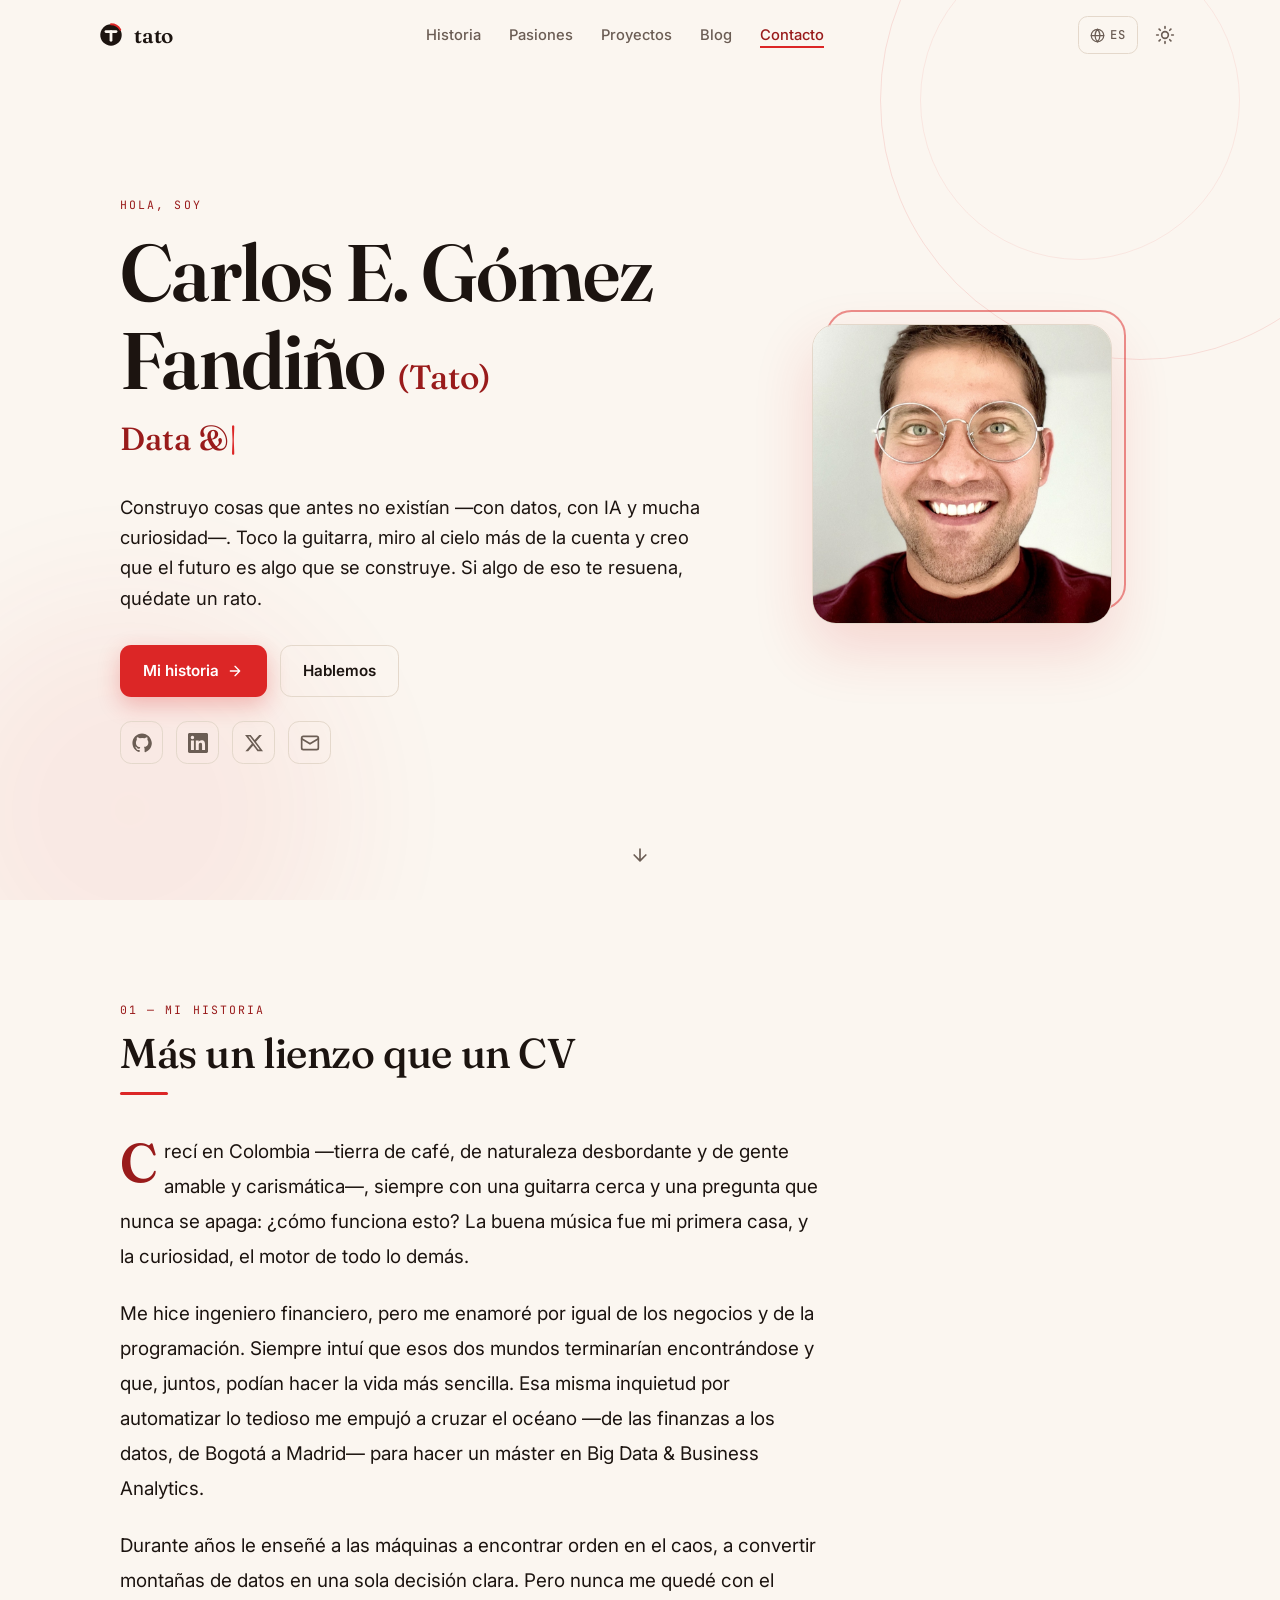
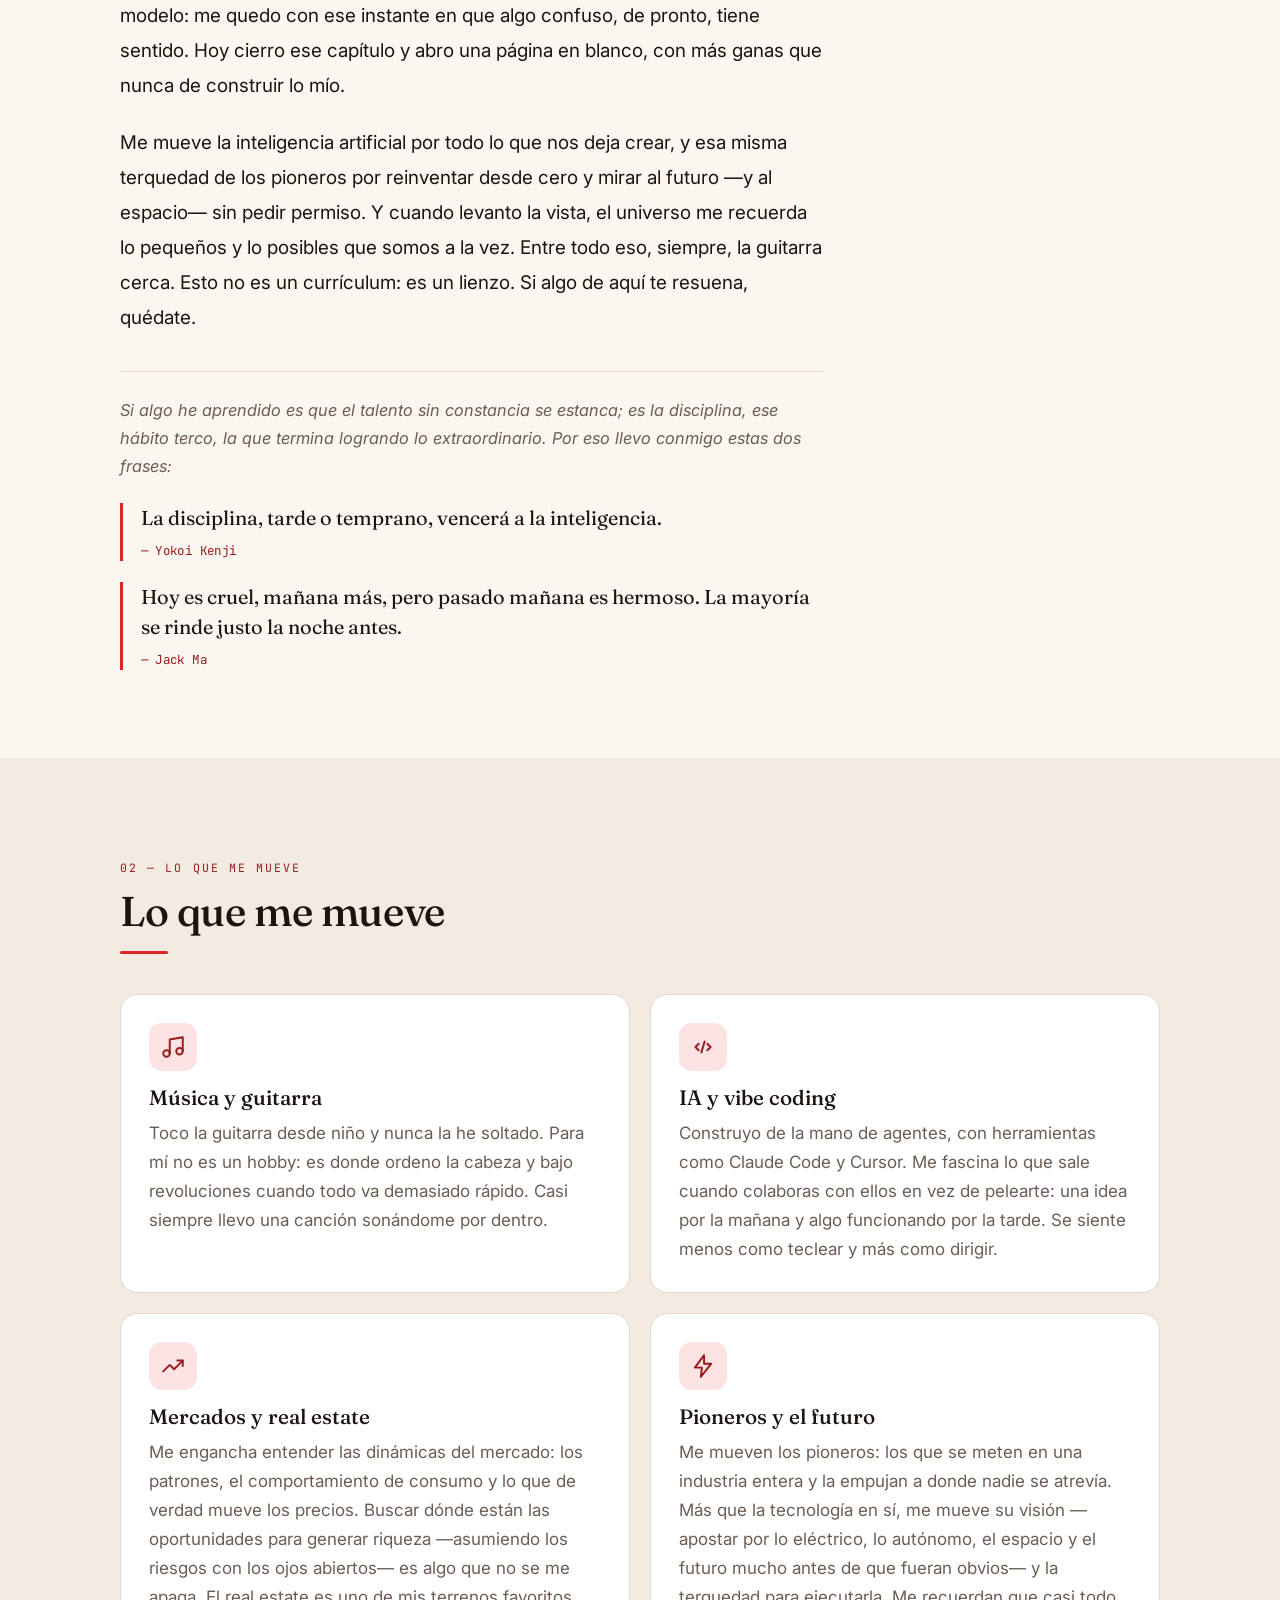
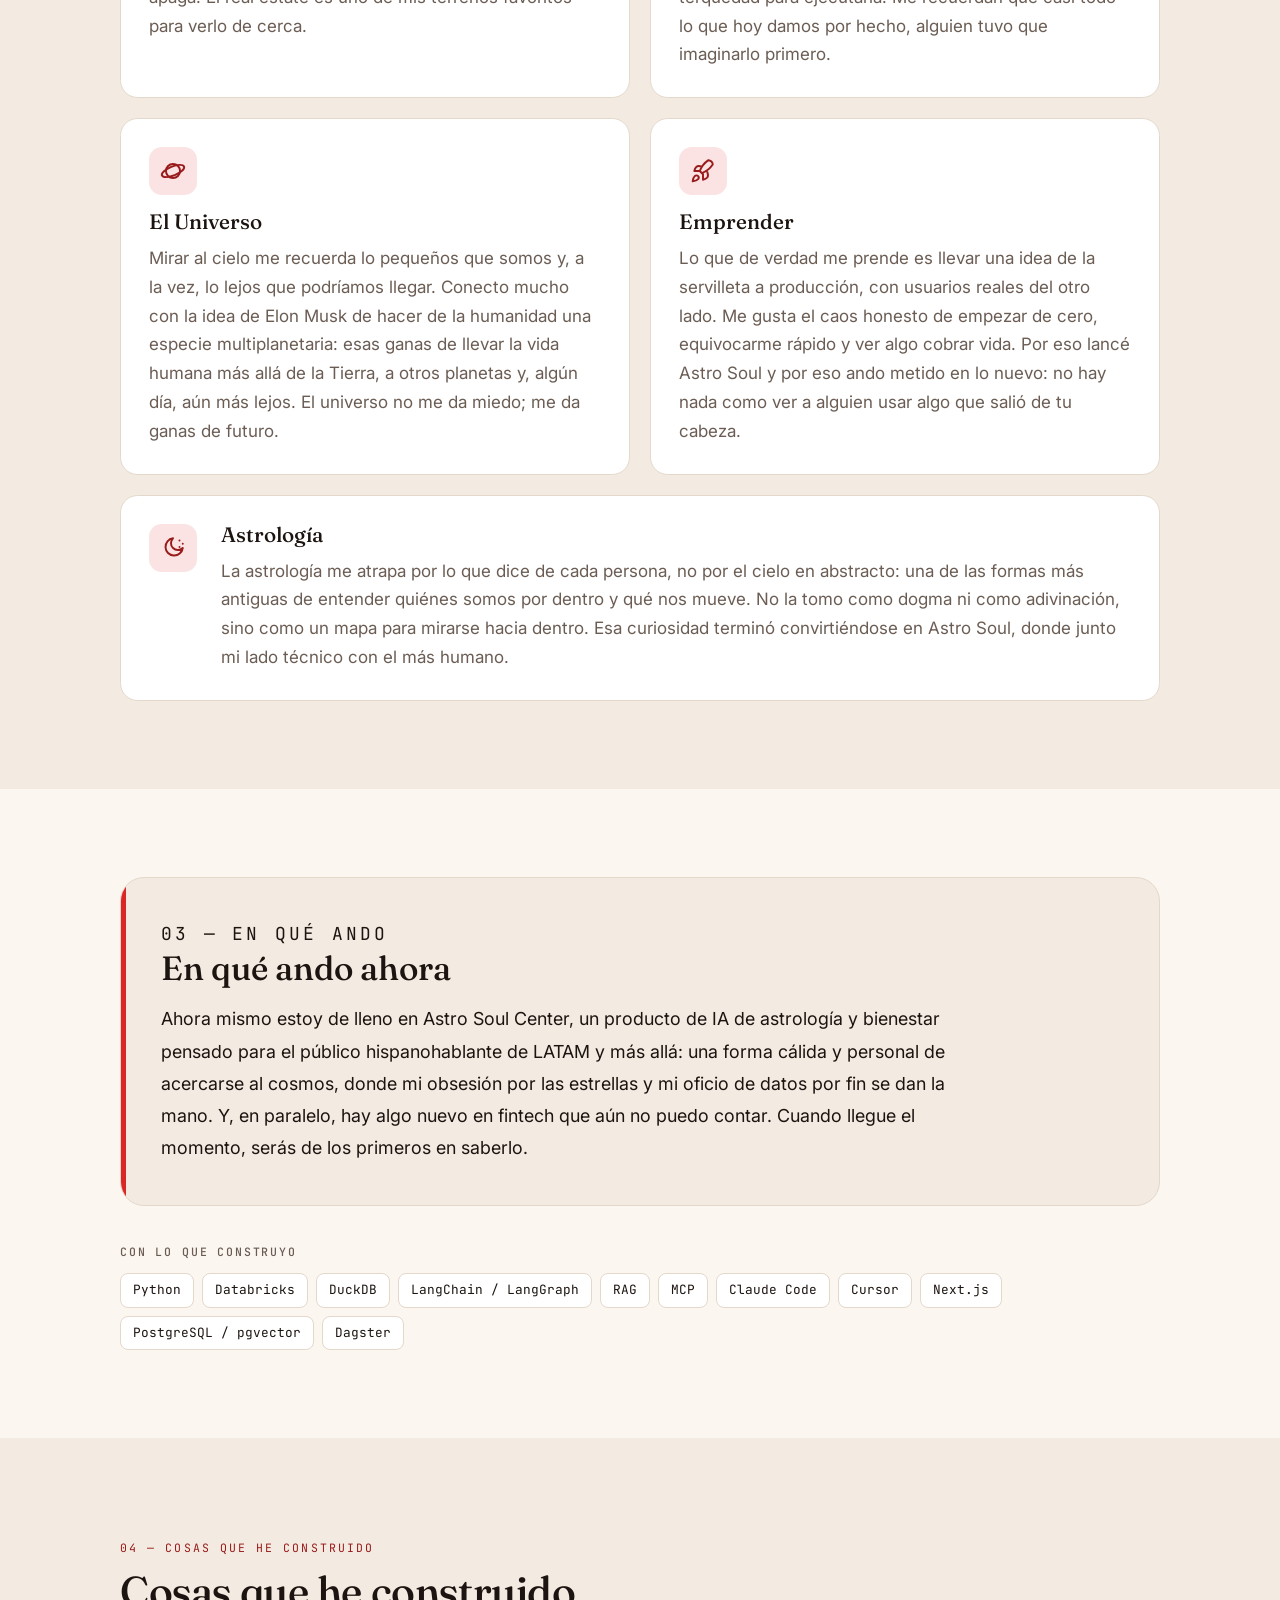
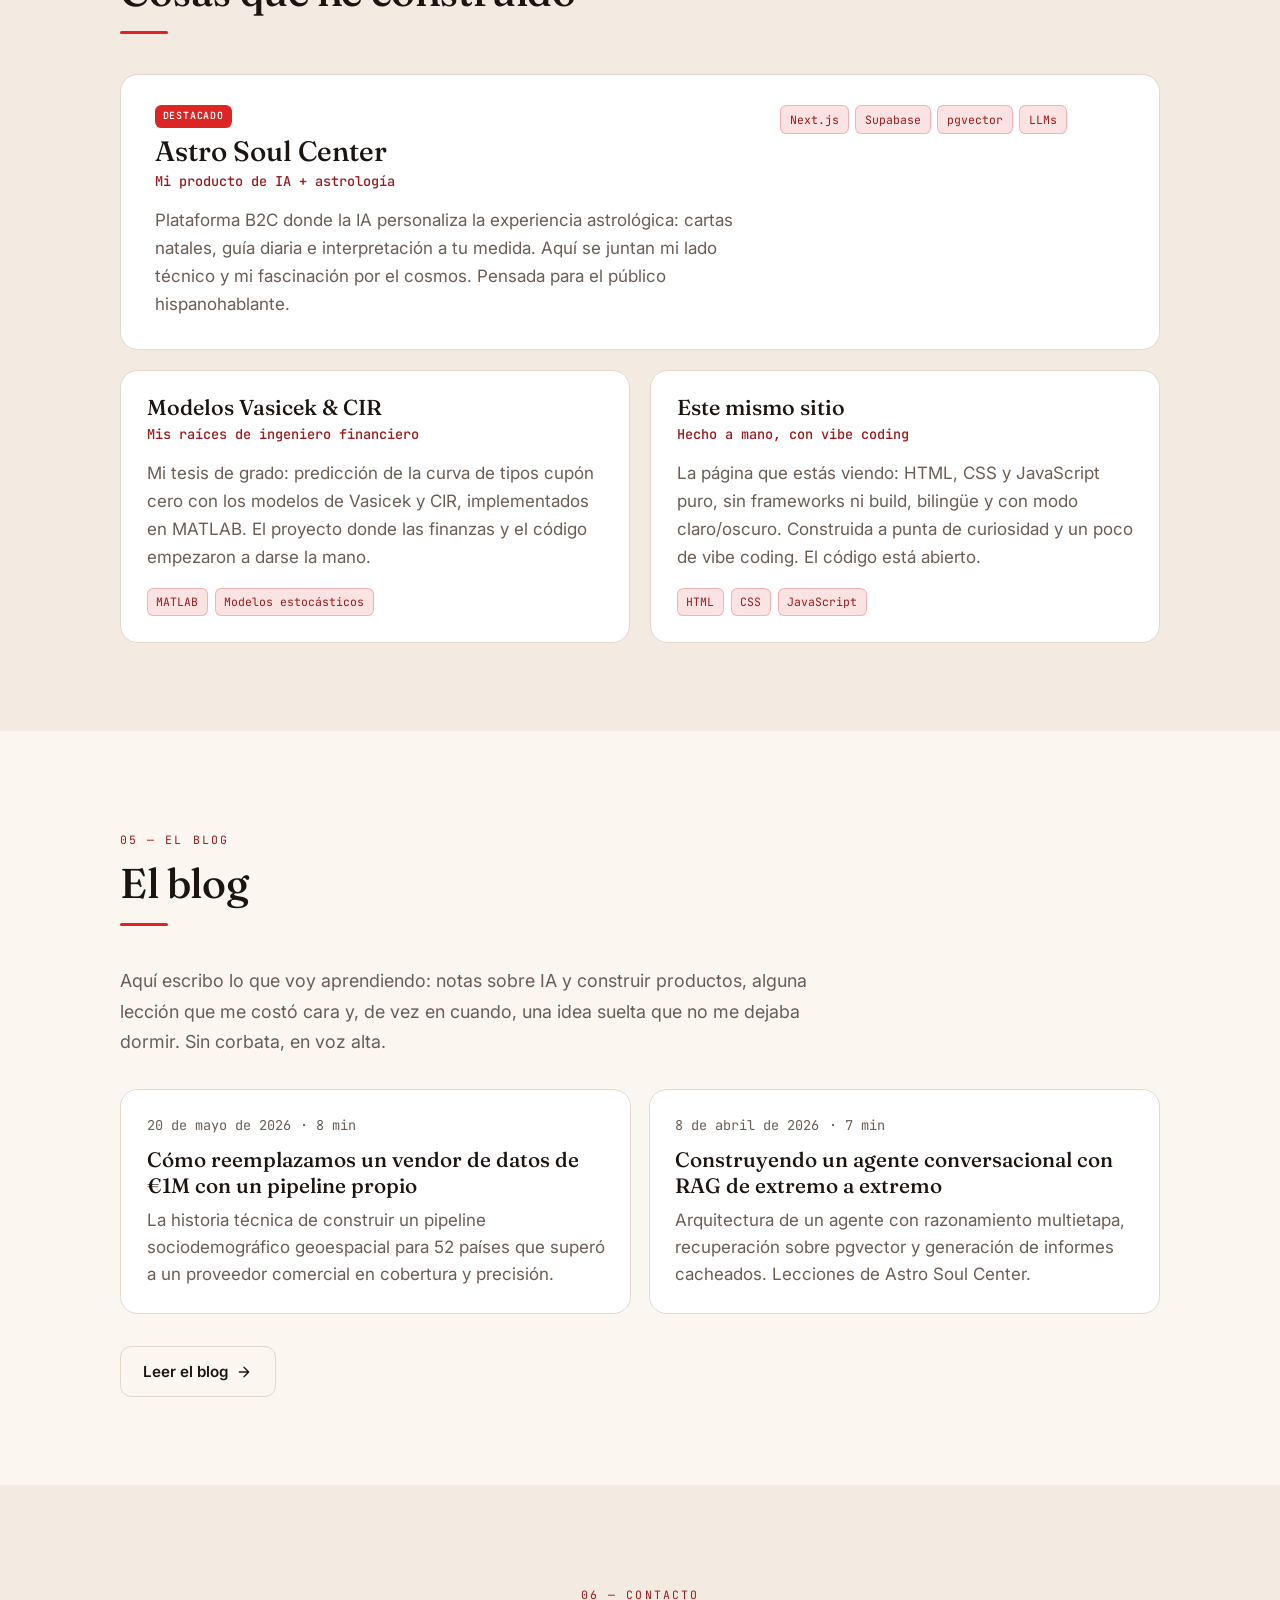
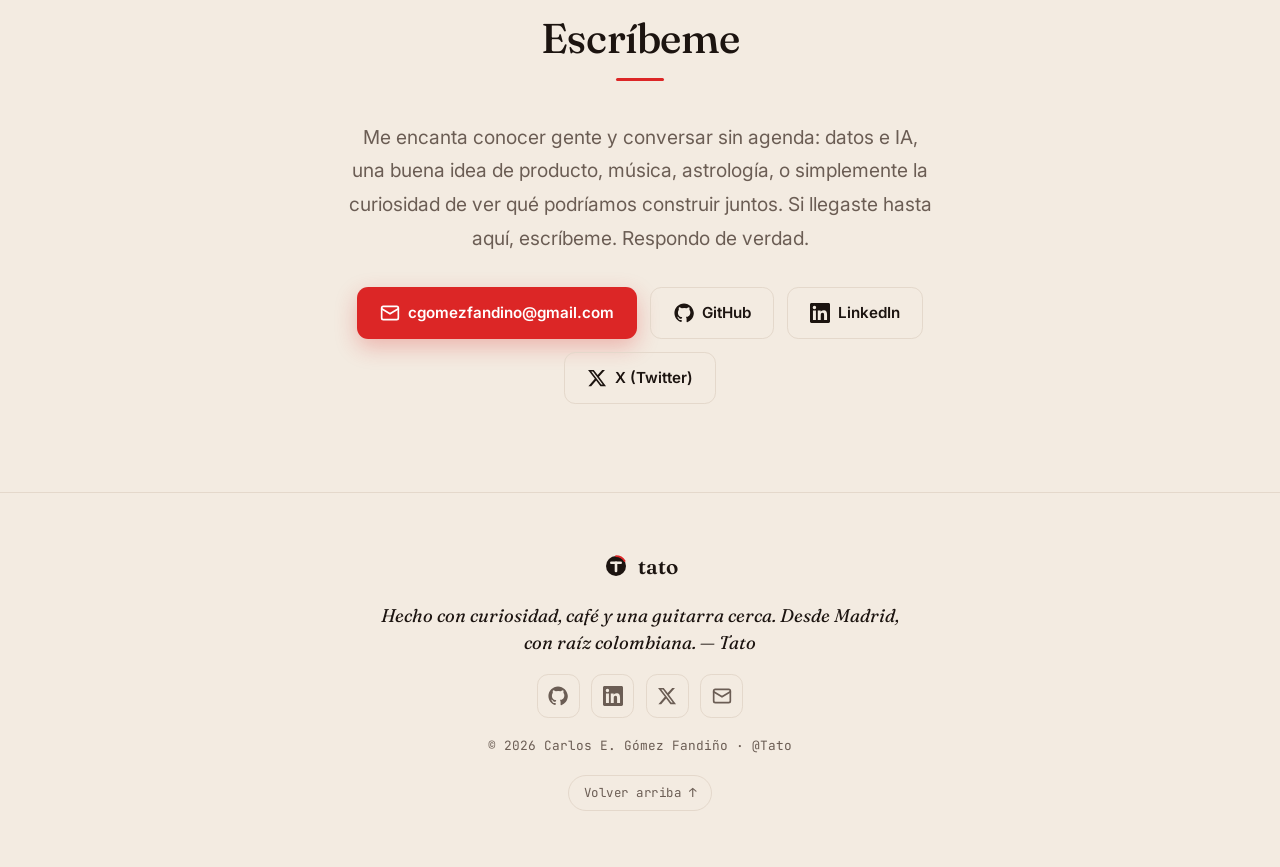
==== index.html @ 5ae41874 "Sitio personal de Tato — cgomezfandino.github.io Sitio estático bilingüe (ES/EN), HTML/CSS/JS a mano" ====
<!DOCTYPE html>
<html lang="es">
<head>
  <meta charset="UTF-8" />
  <meta name="viewport" content="width=device-width, initial-scale=1.0" />
  <title>Tato — Carlos E. Gómez Fandiño · Data, IA, música y cosmos</title>
  <meta name="description" content="Soy Carlos, pero todos me dicen Tato. Ingeniero financiero enamorado de los datos y la IA, founder, guitarrista y curioso del cosmos. Conóceme." />
  <meta name="author" content="Carlos E. Gómez Fandiño" />
  <link rel="canonical" href="https://cgomezfandino.github.io/" />

  <meta property="og:type" content="website" />
  <meta property="og:title" content="Tato — Carlos E. Gómez Fandiño" />
  <meta property="og:description" content="Data, IA, música y cosmos. Founder y eterno aprendiz. Conóceme." />
  <meta property="og:url" content="https://cgomezfandino.github.io/" />
  <meta property="og:image" content="https://cgomezfandino.github.io/assets/img/og-image.svg" />
  <meta name="twitter:card" content="summary_large_image" />

  <link rel="icon" type="image/svg+xml" href="favicon.svg" />

  <link rel="preconnect" href="https://fonts.googleapis.com" />
  <link rel="preconnect" href="https://fonts.gstatic.com" crossorigin />
  <link href="https://fonts.googleapis.com/css2?family=Fraunces:opsz,wght@9..144,400;9..144,500;9..144,600;9..144,700&family=Inter:wght@400;500;600;700&family=JetBrains+Mono:wght@400;500&display=swap" rel="stylesheet" />
  <link rel="stylesheet" href="css/styles.css" />

  <script type="application/ld+json">
  {
    "@context": "https://schema.org",
    "@type": "Person",
    "name": "Carlos Eduardo Gómez Fandiño",
    "alternateName": "Tato",
    "jobTitle": "Data & AI · Founder",
    "url": "https://cgomezfandino.github.io/",
    "email": "mailto:cgomezfandino@gmail.com",
    "address": { "@type": "PostalAddress", "addressLocality": "Madrid", "addressCountry": "ES" },
    "nationality": "Colombian",
    "sameAs": ["https://github.com/cgomezfandino", "https://www.linkedin.com/in/carlosgomezfandino/"],
    "knowsAbout": ["AI", "Data Engineering", "Entrepreneurship", "Music", "Astrology"]
  }
  </script>
</head>

<body>
  <a href="#main" class="skip-link" data-i18n="nav.skip">Saltar al contenido</a>

  <!-- ===================== NAV ===================== -->
  <header id="nav">
    <div class="wrap nav-inner">
      <a href="#hero" class="brand" aria-label="Tato — inicio">
        <svg class="brand-mark" viewBox="0 0 56 56" width="30" height="30" aria-hidden="true">
          <mask id="brandT"><rect width="56" height="56" fill="#fff"/><rect x="16" y="19" width="24" height="5.2" rx="2.6"/><rect x="25.4" y="19" width="5.2" height="21.5" rx="2.6"/></mask>
          <circle cx="28" cy="28" r="20" fill="var(--ink)" mask="url(#brandT)"/>
          <path d="M28 8 A 20 20 0 0 1 45.3 18" fill="none" stroke="var(--accent)" stroke-width="3.5" stroke-linecap="round"/>
        </svg>
        <span class="brand-word">tato</span>
      </a>
      <ul class="nav-links">
        <li><a href="#story" class="nav-link" data-i18n="nav.story">Historia</a></li>
        <li><a href="#passions" class="nav-link" data-i18n="nav.passions">Pasiones</a></li>
        <li><a href="#projects" class="nav-link" data-i18n="nav.projects">Proyectos</a></li>
        <li><a href="blog.html" class="nav-link" data-i18n="nav.blog">Blog</a></li>
        <li><a href="#contact" class="nav-link" data-i18n="nav.contact">Contacto</a></li>
      </ul>
      <div class="nav-tools">
        <button id="lang-toggle" class="lang-btn" aria-label="Cambiar idioma" data-i18n-aria="a11y.lang" title="ES / EN">
          <svg width="15" height="15" viewBox="0 0 24 24" fill="none" stroke="currentColor" stroke-width="2" stroke-linecap="round" stroke-linejoin="round"><circle cx="12" cy="12" r="10"/><path d="M2 12h20M12 2a15.3 15.3 0 0 1 4 10 15.3 15.3 0 0 1-4 10 15.3 15.3 0 0 1-4-10 15.3 15.3 0 0 1 4-10z"/></svg>
          <span id="lang-label">ES</span>
        </button>
        <button id="theme-toggle" class="icon-btn" aria-label="Cambiar tema" data-i18n-aria="a11y.theme" title="Tema">
          <svg class="sun" width="20" height="20" viewBox="0 0 24 24" fill="none" stroke="currentColor" stroke-width="2" stroke-linecap="round" stroke-linejoin="round"><circle cx="12" cy="12" r="4"/><path d="M12 2v2M12 20v2M4.93 4.93l1.41 1.41M17.66 17.66l1.41 1.41M2 12h2M20 12h2M6.34 17.66l-1.41 1.41M19.07 4.93l-1.41 1.41"/></svg>
          <svg class="moon" width="20" height="20" viewBox="0 0 24 24" fill="none" stroke="currentColor" stroke-width="2" stroke-linecap="round" stroke-linejoin="round" style="display:none"><path d="M21 12.79A9 9 0 1 1 11.21 3 7 7 0 0 0 21 12.79z"/></svg>
        </button>
        <button id="menu-toggle" class="icon-btn menu-btn" aria-label="Abrir menú" data-i18n-aria="a11y.menu" aria-expanded="false">
          <svg width="20" height="20" viewBox="0 0 24 24" fill="none" stroke="currentColor" stroke-width="2" stroke-linecap="round"><path d="M3 6h18M3 12h18M3 18h18"/></svg>
        </button>
      </div>
    </div>
    <div id="mobile-menu">
      <ul>
        <li><a href="#story" data-i18n="nav.story">Historia</a></li>
        <li><a href="#passions" data-i18n="nav.passions">Pasiones</a></li>
        <li><a href="#projects" data-i18n="nav.projects">Proyectos</a></li>
        <li><a href="blog.html" data-i18n="nav.blog">Blog</a></li>
        <li><a href="#contact" data-i18n="nav.contact">Contacto</a></li>
      </ul>
    </div>
  </header>

  <main id="main">

    <!-- ===================== HERO ===================== -->
    <section id="hero">
      <div class="hero-deco" aria-hidden="true">
        <span class="ring r1"></span><span class="ring r2"></span><span class="blob"></span>
      </div>
      <div class="wrap hero-grid">
        <div class="hero-content reveal">
          <p class="eyebrow"><span data-i18n="hero.greeting">Hola, soy</span></p>
          <h1 id="hero-name" class="hero-name"></h1>
          <p class="hero-roleline"><span id="typed" class="hero-role"></span><span class="type-caret">|</span></p>
          <p id="hero-tagline" class="hero-tagline"></p>
          <div id="hero-ctas" class="hero-ctas"></div>
          <div id="hero-socials" class="hero-socials"></div>
        </div>
        <div class="reveal">
          <div class="portrait-wrap">
            <span class="portrait-frame" aria-hidden="true"></span>
            <img id="hero-photo" class="portrait" alt="" />
          </div>
        </div>
      </div>
      <a href="#story" class="scroll-cue" aria-label="Bajar" data-i18n-aria="a11y.scroll">
        <svg width="20" height="20" viewBox="0 0 24 24" fill="none" stroke="currentColor" stroke-width="2" stroke-linecap="round" stroke-linejoin="round"><path d="M12 5v14M19 12l-7 7-7-7"/></svg>
      </a>
    </section>

    <!-- ===================== HISTORIA ===================== -->
    <section id="story" class="section">
      <div class="wrap">
        <div class="section-head reveal">
          <p class="eyebrow">01 — <span data-i18n="section.story">Mi historia</span></p>
          <h2 id="story-title" class="section-title"></h2>
          <div class="section-rule"></div>
        </div>
        <div id="story-body" class="story reveal"></div>
      </div>
    </section>

    <!-- ===================== PASIONES ===================== -->
    <section id="passions" class="section" style="background:var(--surface-alt)">
      <div class="wrap">
        <div class="section-head reveal">
          <p class="eyebrow">02 — <span data-i18n="section.passions">Lo que me mueve</span></p>
          <h2 id="passions-title" class="section-title"></h2>
          <div class="section-rule"></div>
        </div>
        <div id="passions-grid" class="passions-grid"></div>
      </div>
    </section>

    <!-- ===================== EN QUÉ ANDO ===================== -->
    <section id="building" class="section">
      <div class="wrap">
        <div class="building-band reveal">
          <p class="eyebrow">03 — <span data-i18n="section.building">En qué ando</span></p>
          <h2 id="building-title"></h2>
          <p id="building-body"></p>
        </div>
        <div class="toolbox reveal">
          <h4 id="toolbox-title"></h4>
          <div id="toolbox-chips" class="chips"></div>
        </div>
      </div>
    </section>

    <!-- ===================== PROYECTOS ===================== -->
    <section id="projects" class="section" style="background:var(--surface-alt)">
      <div class="wrap">
        <div class="section-head reveal">
          <p class="eyebrow">04 — <span data-i18n="section.projects">Cosas que he construido</span></p>
          <h2 id="projects-title" class="section-title"></h2>
          <div class="section-rule"></div>
        </div>
        <div id="projects-grid" class="projects-grid"></div>
      </div>
    </section>

    <!-- ===================== BLOG (preview) ===================== -->
    <section id="blog" class="section">
      <div class="wrap">
        <div class="section-head reveal">
          <p class="eyebrow">05 — <span data-i18n="section.blog">El blog</span></p>
          <h2 id="blog-title" class="section-title"></h2>
          <div class="section-rule"></div>
        </div>
        <p id="blog-lead" class="blog-lead reveal"></p>
        <div id="home-posts" class="post-list reveal"></div>
        <div class="reveal" style="margin-top:2rem">
          <a href="blog.html" class="btn btn-ghost" id="blog-more"></a>
        </div>
      </div>
    </section>

    <!-- ===================== CONTACTO ===================== -->
    <section id="contact" class="section" style="background:var(--surface-alt)">
      <div class="wrap contact">
        <div class="section-head reveal" style="text-align:center">
          <p class="eyebrow" style="text-align:center">06 — <span data-i18n="section.contact">Contacto</span></p>
          <h2 id="contact-title" class="section-title"></h2>
          <div class="section-rule"></div>
        </div>
        <p id="contact-lead" class="contact-lead reveal"></p>
        <div id="contact-links" class="contact-links reveal"></div>
      </div>
    </section>

  </main>

  <footer>
    <div class="wrap footer-inner">
      <a href="#hero" class="footer-brand" aria-label="Tato — inicio">
        <svg class="brand-mark" viewBox="0 0 56 56" width="28" height="28" aria-hidden="true">
          <mask id="footerT"><rect width="56" height="56" fill="#fff"/><rect x="16" y="19" width="24" height="5.2" rx="2.6"/><rect x="25.4" y="19" width="5.2" height="21.5" rx="2.6"/></mask>
          <circle cx="28" cy="28" r="20" fill="var(--ink)" mask="url(#footerT)"/>
          <path d="M28 8 A 20 20 0 0 1 45.3 18" fill="none" stroke="var(--accent)" stroke-width="3.5" stroke-linecap="round"/>
        </svg>
        <span class="brand-word">tato</span>
      </a>
      <p class="note" id="footer-note"></p>
      <div class="footer-socials" id="footer-socials"></div>
      <p id="footer-copy"></p>
      <a href="#hero" class="footer-top" id="footer-top"></a>
    </div>
  </footer>

  <!-- Project modal -->
  <div id="project-modal" class="modal hidden" role="dialog" aria-modal="true" aria-labelledby="modal-title">
    <div class="modal-backdrop" data-close-modal></div>
    <div class="modal-card">
      <button class="modal-close icon-btn" data-close-modal aria-label="Cerrar" data-i18n-aria="a11y.close">
        <svg width="20" height="20" viewBox="0 0 24 24" fill="none" stroke="currentColor" stroke-width="2" stroke-linecap="round"><path d="M18 6 6 18M6 6l12 12"/></svg>
      </button>
      <div id="modal-body"></div>
    </div>
  </div>

  <script src="js/content.js"></script>
  <script src="js/main.js"></script>
</body>
</html>
---- css/styles.css ----
/* =========================================================================
 *  styles.css — "Editorial Cream" · sitio personal de Tato
 *  Paleta cálida (crema + rojo), tipografía editorial. Claro + oscuro.
 * ========================================================================= */

:root {
  --bg: #FBF6F0;
  --surface: #FFFFFF;
  --surface-alt: #F3EBE1;
  --ink: #1C1410;
  --muted: #6B5D54;
  --border: #E4D8CB;
  --accent: #DC2626;
  --accent-strong: #991B1B; /* rojo seguro para texto pequeño sobre crema */
  --accent-soft: #FBE3E3;
  --on-accent: #FFFFFF;     /* texto sobre botón rojo (modo claro) */

  --font-sans: 'Inter', system-ui, -apple-system, sans-serif;
  --font-serif: 'Fraunces', Georgia, 'Times New Roman', serif;
  --font-mono: 'JetBrains Mono', ui-monospace, monospace;

  --maxw: 68rem;
  --prose: 44rem;
}

.dark {
  --bg: #1A1310;
  --surface: #241B16;
  --surface-alt: #2E231C;
  --ink: #F5EDE4;
  --muted: #B8A89C;
  --border: #3A2C24;
  --accent: #F05252;
  --accent-strong: #F87171;  /* rojo claro para texto sobre fondo oscuro */
  --accent-soft: #3A1E1B;
  --on-accent: #1A1310;      /* texto oscuro sobre botón rojo (modo oscuro) */
}

/* ---- Base ---- */
* { box-sizing: border-box; }
html { scroll-behavior: smooth; -webkit-text-size-adjust: 100%; }
body {
  margin: 0;
  background: var(--bg);
  color: var(--ink);
  font-family: var(--font-sans);
  font-size: 17px;
  line-height: 1.7;
  -webkit-font-smoothing: antialiased;
  overflow-x: hidden;
  transition: background 0.3s, color 0.3s;
}
h1, h2, h3, h4 { font-family: var(--font-serif); font-weight: 500; line-height: 1.1; margin: 0; }
a { color: inherit; }
::selection { background: var(--accent); color: var(--on-accent); }
img { max-width: 100%; display: block; }

a:focus-visible, button:focus-visible, [tabindex]:focus-visible {
  outline: 2px solid var(--accent);
  outline-offset: 3px;
  border-radius: 4px;
}
@media (prefers-reduced-motion: reduce) {
  *, *::before, *::after { animation: none !important; transition: none !important; }
  html { scroll-behavior: auto; }
}

.wrap { max-width: var(--maxw); margin: 0 auto; padding: 0 1.5rem; }

/* ---- Skip link ---- */
.skip-link { position: absolute; left: -999px; top: 0; z-index: 100; background: var(--accent); color: var(--on-accent); padding: 0.6rem 1rem; border-radius: 0 0 0.5rem 0; font-size: 0.875rem; }
.skip-link:focus { left: 0; }

/* ---- Accent helpers ---- */
.accent { color: var(--accent-strong); }
.dark .accent { color: var(--accent); }
.eyebrow {
  font-family: var(--font-mono);
  font-size: 0.72rem;
  letter-spacing: 0.18em;
  text-transform: uppercase;
  color: var(--accent-strong);
}
.dark .eyebrow { color: var(--accent-strong); }

/* ---- Nav ---- */
#nav { position: fixed; top: 0; inset-inline: 0; z-index: 50; transition: background 0.3s, border-color 0.3s, box-shadow 0.3s; border-bottom: 1px solid transparent; }
#nav.scrolled { background: color-mix(in srgb, var(--bg) 85%, transparent); backdrop-filter: saturate(140%) blur(10px); border-bottom-color: var(--border); }
.nav-inner { display: flex; align-items: center; justify-content: space-between; padding: 1rem 0; }
.brand { display: inline-flex; align-items: center; gap: 0.5rem; text-decoration: none; color: var(--ink); }
.brand-mark { display: block; flex-shrink: 0; }
.brand-word { font-family: var(--font-serif); font-weight: 600; font-size: 1.3rem; letter-spacing: -0.01em; }
.nav-links { display: none; gap: 1.75rem; list-style: none; margin: 0; padding: 0; font-size: 0.92rem; }
@media (min-width: 820px) { .nav-links { display: flex; align-items: center; } }
.nav-link { position: relative; text-decoration: none; color: var(--muted); font-weight: 500; transition: color 0.2s; }
.nav-link:hover, .nav-link.active { color: var(--accent-strong); }
.dark .nav-link:hover, .dark .nav-link.active { color: var(--accent); }
.nav-link::after { content: ""; position: absolute; left: 0; bottom: -4px; width: 0; height: 2px; background: var(--accent); transition: width 0.25s; }
.nav-link:hover::after, .nav-link.active::after { width: 100%; }

.nav-tools { display: flex; align-items: center; gap: 0.5rem; }
.icon-btn { display: inline-flex; align-items: center; justify-content: center; width: 2.4rem; height: 2.4rem; border-radius: 0.6rem; color: var(--muted); background: transparent; border: none; cursor: pointer; transition: background 0.2s, color 0.2s; }
.icon-btn:hover { background: var(--accent-soft); color: var(--accent-strong); }
.dark .icon-btn:hover { color: var(--accent); }
.lang-btn { display: inline-flex; align-items: center; gap: 0.35rem; height: 2.4rem; padding: 0 0.7rem; border-radius: 0.6rem; font-family: var(--font-mono); font-size: 0.76rem; font-weight: 500; letter-spacing: 0.04em; color: var(--muted); background: transparent; border: 1px solid var(--border); cursor: pointer; transition: all 0.2s; }
.lang-btn:hover { background: var(--accent-soft); color: var(--accent-strong); border-color: var(--accent); }
.dark .lang-btn:hover { color: var(--accent); }
.menu-btn { display: inline-flex; }
@media (min-width: 820px) { .menu-btn { display: none; } }

#mobile-menu { display: none; border-top: 1px solid var(--border); background: var(--bg); }
#mobile-menu.open { display: block; }
#mobile-menu ul { list-style: none; margin: 0; padding: 1rem 1.5rem; display: flex; flex-direction: column; gap: 0.85rem; }
#mobile-menu a { text-decoration: none; color: var(--ink); font-weight: 500; }

/* ---- Buttons ---- */
.btn { display: inline-flex; align-items: center; gap: 0.5rem; padding: 0.75rem 1.4rem; border-radius: 0.7rem; font-weight: 600; font-size: 0.95rem; text-decoration: none; cursor: pointer; border: 1px solid transparent; transition: transform 0.2s, box-shadow 0.2s, background 0.2s, border-color 0.2s, color 0.2s; }
.btn-primary { background: var(--accent); color: var(--on-accent); box-shadow: 0 8px 22px color-mix(in srgb, var(--accent) 28%, transparent); }
.btn-primary:hover { background: var(--accent-strong); transform: translateY(-2px); }
.dark .btn-primary:hover { background: var(--accent); filter: brightness(1.08); }
.btn-ghost { border-color: var(--border); color: var(--ink); background: transparent; }
.btn-ghost:hover { border-color: var(--accent); color: var(--accent-strong); transform: translateY(-2px); }
.dark .btn-ghost:hover { color: var(--accent); }

.social-btn { display: inline-flex; align-items: center; justify-content: center; width: 2.7rem; height: 2.7rem; border-radius: 0.7rem; border: 1px solid var(--border); color: var(--muted); text-decoration: none; transition: all 0.2s; }
.social-btn:hover { transform: translateY(-3px); color: var(--accent-strong); border-color: var(--accent); }
.dark .social-btn:hover { color: var(--accent); }

/* ---- Hero ---- */
#hero { position: relative; min-height: 100vh; display: flex; align-items: center; padding: 7rem 0 4rem; overflow: hidden; }
.hero-grid { display: grid; gap: 3rem; align-items: center; }
@media (min-width: 880px) { .hero-grid { grid-template-columns: 1.5fr 1fr; } }
.hero-deco { position: absolute; inset: 0; z-index: 0; pointer-events: none; overflow: hidden; }
.hero-deco .ring { position: absolute; border-radius: 50%; border: 1px solid var(--accent); opacity: 0.12; }
.hero-deco .r1 { width: 520px; height: 520px; top: -160px; right: -120px; }
.hero-deco .r2 { width: 320px; height: 320px; top: -60px; right: 40px; opacity: 0.08; }
.hero-deco .blob { position: absolute; width: 420px; height: 420px; border-radius: 50%; background: var(--accent); opacity: 0.06; filter: blur(70px); bottom: -120px; left: -80px; }
.hero-content { position: relative; z-index: 1; }
.hero-name { font-size: clamp(2.8rem, 7vw, 5rem); font-weight: 600; letter-spacing: -0.02em; margin: 0.8rem 0 0; }
.hero-alias { font-size: 0.42em; font-weight: 500; letter-spacing: 0; color: var(--accent-strong); white-space: nowrap; }
.dark .hero-alias { color: var(--accent); }
.hero-roleline { font-family: var(--font-serif); font-size: clamp(1.4rem, 3vw, 2rem); font-weight: 500; margin: 0.5rem 0 0; min-height: 1.4em; color: var(--muted); }
.hero-role { color: var(--accent-strong); }
.dark .hero-role { color: var(--accent); }
.type-caret { color: var(--accent); font-weight: 400; animation: blink 1s step-end infinite; }
@keyframes blink { 50% { opacity: 0; } }
.hero-tagline { font-size: 1.15rem; color: var(--ink); max-width: 38rem; margin: 1.6rem 0 0; line-height: 1.65; }
.hero-ctas { display: flex; flex-wrap: wrap; gap: 0.8rem; margin: 2rem 0 1.5rem; }
.hero-socials { display: flex; gap: 0.8rem; }

.portrait-wrap { position: relative; width: min(300px, 80vw); margin: 0 auto; }
.portrait { width: 100%; aspect-ratio: 1; object-fit: cover; border-radius: 1.5rem; border: 1px solid var(--border); box-shadow: 0 24px 60px color-mix(in srgb, var(--accent) 16%, transparent); position: relative; z-index: 1; }
.portrait-frame { position: absolute; inset: -14px -14px 14px 14px; border: 2px solid var(--accent); border-radius: 1.6rem; z-index: 0; opacity: 0.5; }

.scroll-cue { position: absolute; bottom: 26px; left: 50%; transform: translateX(-50%); color: var(--muted); z-index: 1; animation: bounce 2s infinite; }
@keyframes bounce { 0%,100% { transform: translate(-50%,0); } 50% { transform: translate(-50%,8px); } }

/* ---- Sections ---- */
.section { padding: 5.5rem 0; }
.section-head { margin-bottom: 2.5rem; }
.section-title { font-size: clamp(1.9rem, 4vw, 2.6rem); font-weight: 500; letter-spacing: -0.01em; margin-top: 0.5rem; }
.section-rule { width: 48px; height: 3px; background: var(--accent); border-radius: 2px; margin-top: 1rem; }

/* ---- Historia (prose) ---- */
.story { max-width: var(--prose); }
.story p { font-size: 1.18rem; line-height: 1.85; margin: 0 0 1.4rem; color: var(--ink); }
.story p:first-of-type::first-letter { font-family: var(--font-serif); font-size: 3.4rem; font-weight: 600; float: left; line-height: 0.8; padding: 0.1em 0.12em 0 0; color: var(--accent-strong); }
.dark .story p:first-of-type::first-letter { color: var(--accent); }
/* Citas al cierre de la historia (pull-quotes) */
.story-quotes { margin-top: 2.2rem; padding-top: 1.6rem; border-top: 1px solid var(--border); }
.story-quotes-lead { font-size: 1.02rem; line-height: 1.7; color: var(--muted); font-style: italic; margin: 0 0 1.4rem; }
.story-quote { margin: 0 0 1.3rem; padding-left: 1.1rem; border-left: 3px solid var(--accent); }
.story-quote:last-child { margin-bottom: 0; }
.story-quote blockquote { margin: 0; font-family: var(--font-serif); font-size: 1.25rem; line-height: 1.5; color: var(--ink); }
.story-quote figcaption { margin-top: 0.45rem; font-family: var(--font-mono); font-size: 0.78rem; letter-spacing: 0.03em; color: var(--accent-strong); }
.dark .story-quote figcaption { color: var(--accent); }

/* ---- Pasiones ---- */
.passions-grid { display: grid; gap: 1.25rem; grid-template-columns: 1fr; }
@media (min-width: 720px) { .passions-grid { grid-template-columns: 1fr 1fr; } }
.passion-card { background: var(--surface); border: 1px solid var(--border); border-radius: 1.1rem; padding: 1.75rem; transition: transform 0.25s, box-shadow 0.25s, border-color 0.25s; }
.passion-card:hover { transform: translateY(-4px); border-color: var(--accent); box-shadow: 0 16px 36px color-mix(in srgb, var(--accent) 12%, transparent); }
.passion-icon { display: inline-flex; align-items: center; justify-content: center; width: 3rem; height: 3rem; border-radius: 0.8rem; background: var(--accent-soft); color: var(--accent-strong); margin-bottom: 1rem; }
.dark .passion-icon { color: var(--accent); }
.passion-card h3 { font-size: 1.3rem; margin-bottom: 0.6rem; }
.passion-card p { color: var(--muted); margin: 0; line-height: 1.7; }
/* Si el total es impar, la última tarjeta ocupa el ancho completo (feature horizontal) */
@media (min-width: 720px) {
  .passions-grid > .passion-card:last-child:nth-child(odd) { grid-column: 1 / -1; display: grid; grid-template-columns: auto 1fr; column-gap: 1.5rem; align-items: start; }
  .passions-grid > .passion-card:last-child:nth-child(odd) .passion-icon { grid-row: 1 / 3; margin-bottom: 0; }
}

/* ---- En qué ando (band) ---- */
.building-band { background: var(--surface-alt); border: 1px solid var(--border); border-radius: 1.5rem; padding: 2.5rem; position: relative; overflow: hidden; }
.building-band::before { content: ""; position: absolute; top: 0; left: 0; width: 5px; height: 100%; background: var(--accent); }
.building-band h2 { font-size: clamp(1.6rem, 3vw, 2.1rem); margin-bottom: 1rem; }
.building-band p { font-size: 1.12rem; line-height: 1.8; color: var(--ink); margin: 0; max-width: 50rem; }

/* ---- Toolbox chips ---- */
.toolbox { margin-top: 2.5rem; }
.toolbox h4 { font-family: var(--font-mono); font-size: 0.72rem; letter-spacing: 0.16em; text-transform: uppercase; color: var(--muted); margin-bottom: 0.9rem; }
.chips { display: flex; flex-wrap: wrap; gap: 0.5rem; }
.chip-tag { font-family: var(--font-mono); font-size: 0.8rem; padding: 0.35rem 0.75rem; border-radius: 0.5rem; background: var(--surface); border: 1px solid var(--border); color: var(--ink); }

/* ---- Proyectos ---- */
.projects-grid { display: grid; gap: 1.25rem; grid-template-columns: 1fr; }
@media (min-width: 720px) { .projects-grid { grid-template-columns: 1fr 1fr; } }
.project-card { position: relative; background: var(--surface); border: 1px solid var(--border); border-radius: 1.1rem; padding: 1.6rem; cursor: pointer; transition: transform 0.25s, box-shadow 0.25s, border-color 0.25s; }
.project-card:hover { transform: translateY(-4px); border-color: var(--accent); box-shadow: 0 16px 36px color-mix(in srgb, var(--accent) 12%, transparent); }
.project-card h3 { font-size: 1.35rem; margin-bottom: 0.2rem; }
.project-sub { color: var(--accent-strong); font-size: 0.85rem; font-weight: 500; margin: 0 0 0.8rem; font-family: var(--font-mono); }
.dark .project-sub { color: var(--accent); }
.project-desc { color: var(--muted); margin: 0 0 1rem; line-height: 1.65; }
.project-stack { display: flex; flex-wrap: wrap; gap: 0.4rem; }
.featured-tag { position: absolute; top: 1.1rem; right: 1.1rem; font-family: var(--font-mono); font-size: 0.62rem; font-weight: 600; letter-spacing: 0.08em; text-transform: uppercase; padding: 0.2rem 0.5rem; border-radius: 0.4rem; background: var(--accent); color: var(--on-accent); }
.project-link-hint { position: absolute; bottom: 1.1rem; right: 1.2rem; color: var(--muted); opacity: 0; transition: opacity 0.2s, transform 0.2s; }
.project-card:hover .project-link-hint { opacity: 1; transform: translateX(2px); color: var(--accent-strong); }
/* Destacado: ocupa todo el ancho como un titular editorial (evita la huérfana del grid impar) */
.project-card.is-featured { grid-column: 1 / -1; }
@media (min-width: 720px) {
  .project-card.is-featured {
    display: grid;
    grid-template-columns: 1.7fr 1fr;
    grid-template-areas: "tag stack" "title stack" "sub stack" "desc stack";
    column-gap: 2.4rem;
    align-items: start;
    padding: 1.9rem 2.1rem;
  }
  .project-card.is-featured .featured-tag { position: static; grid-area: tag; justify-self: start; margin-bottom: 0.5rem; }
  .project-card.is-featured h3 { grid-area: title; font-size: 1.75rem; }
  .project-card.is-featured .project-sub { grid-area: sub; }
  .project-card.is-featured .project-desc { grid-area: desc; margin: 0; max-width: 60ch; }
  .project-card.is-featured .project-stack { grid-area: stack; align-content: start; }
}

/* ---- Blog (home preview) ---- */
.blog-lead { max-width: var(--prose); color: var(--muted); font-size: 1.12rem; margin-bottom: 2rem; }
.post-list { display: grid; gap: 1.1rem; grid-template-columns: 1fr; }
@media (min-width: 720px) { .post-list { grid-template-columns: 1fr 1fr; } }
.post-card { display: block; background: var(--surface); border: 1px solid var(--border); border-radius: 1.1rem; padding: 1.5rem 1.6rem; text-decoration: none; color: inherit; transition: transform 0.25s, box-shadow 0.25s, border-color 0.25s; }
.post-card:hover { transform: translateY(-3px); border-color: var(--accent); box-shadow: 0 14px 32px color-mix(in srgb, var(--accent) 12%, transparent); }
.post-meta { display: flex; gap: 0.6rem; font-size: 0.85rem; color: var(--muted); font-family: var(--font-mono); margin-bottom: 0.6rem; }
.post-card-title { font-family: var(--font-serif); font-size: 1.3rem; font-weight: 500; line-height: 1.25; }
.post-card:hover .post-card-title { color: var(--accent-strong); }
.dark .post-card:hover .post-card-title { color: var(--accent); }
.post-card-excerpt { margin: 0.5rem 0 0; color: var(--muted); line-height: 1.6; }

/* ---- Badges/tags ---- */
.badge { display: inline-block; font-family: var(--font-mono); font-size: 0.72rem; padding: 0.22rem 0.55rem; border-radius: 0.4rem; background: var(--accent-soft); color: var(--accent-strong); border: 1px solid color-mix(in srgb, var(--accent) 25%, transparent); }
.dark .badge { color: var(--accent-strong); }

/* ---- Filtros (chips) usados en el blog ---- */
.chip { padding: 0.4rem 0.9rem; border-radius: 999px; font-size: 0.85rem; font-weight: 500; border: 1px solid var(--border); color: var(--muted); background: transparent; cursor: pointer; transition: all 0.2s; }
.chip:hover { border-color: var(--accent); }
.chip.active { background: var(--accent); color: var(--on-accent); border-color: var(--accent); }

/* ---- Contacto ---- */
.contact { max-width: 40rem; margin: 0 auto; text-align: center; }
.contact .section-rule { margin: 1rem auto 0; }
.contact-lead { font-size: 1.2rem; color: var(--muted); line-height: 1.75; margin: 1.5rem 0 2rem; }
.contact-links { display: flex; flex-wrap: wrap; justify-content: center; gap: 0.8rem; }

/* ---- Footer ---- */
footer { border-top: 1px solid var(--border); padding: 3.5rem 0; background: var(--surface-alt); }
.footer-inner { display: flex; flex-direction: column; gap: 1.1rem; align-items: center; text-align: center; color: var(--muted); font-size: 0.9rem; }
.footer-brand { display: inline-flex; align-items: center; gap: 0.5rem; text-decoration: none; color: var(--ink); }
.footer-inner .note { font-family: var(--font-serif); font-style: italic; font-size: 1.15rem; color: var(--ink); max-width: 34rem; line-height: 1.5; margin: 0; }
.footer-socials { display: flex; gap: 0.7rem; }
#footer-copy { font-family: var(--font-mono); font-size: 0.8rem; margin: 0; }
.footer-top { font-family: var(--font-mono); font-size: 0.78rem; letter-spacing: 0.04em; color: var(--muted); text-decoration: none; border: 1px solid var(--border); border-radius: 999px; padding: 0.4rem 0.9rem; transition: all 0.2s; }
.footer-top:hover { color: var(--accent-strong); border-color: var(--accent); }
.dark .footer-top:hover { color: var(--accent); }

/* ---- Modal ---- */
.modal { position: fixed; inset: 0; z-index: 60; display: flex; align-items: center; justify-content: center; padding: 1rem; }
.modal.hidden { display: none; }
.modal-backdrop { position: absolute; inset: 0; background: color-mix(in srgb, var(--ink) 55%, transparent); backdrop-filter: blur(4px); }
.modal-card { position: relative; z-index: 2; max-width: 560px; width: 100%; max-height: 85vh; overflow-y: auto; padding: 2rem; border-radius: 1.25rem; background: var(--surface); border: 1px solid var(--border); box-shadow: 0 30px 80px color-mix(in srgb, var(--ink) 30%, transparent); animation: modalIn 0.25s ease; }
.modal-close { position: absolute; top: 1rem; right: 1rem; }
@keyframes modalIn { from { opacity: 0; transform: scale(0.96) translateY(10px); } to { opacity: 1; transform: none; } }

/* ---- Reveal ---- */
.reveal { opacity: 0; transform: translateY(22px); transition: opacity 0.7s ease, transform 0.7s ease; }
.reveal.visible { opacity: 1; transform: none; }
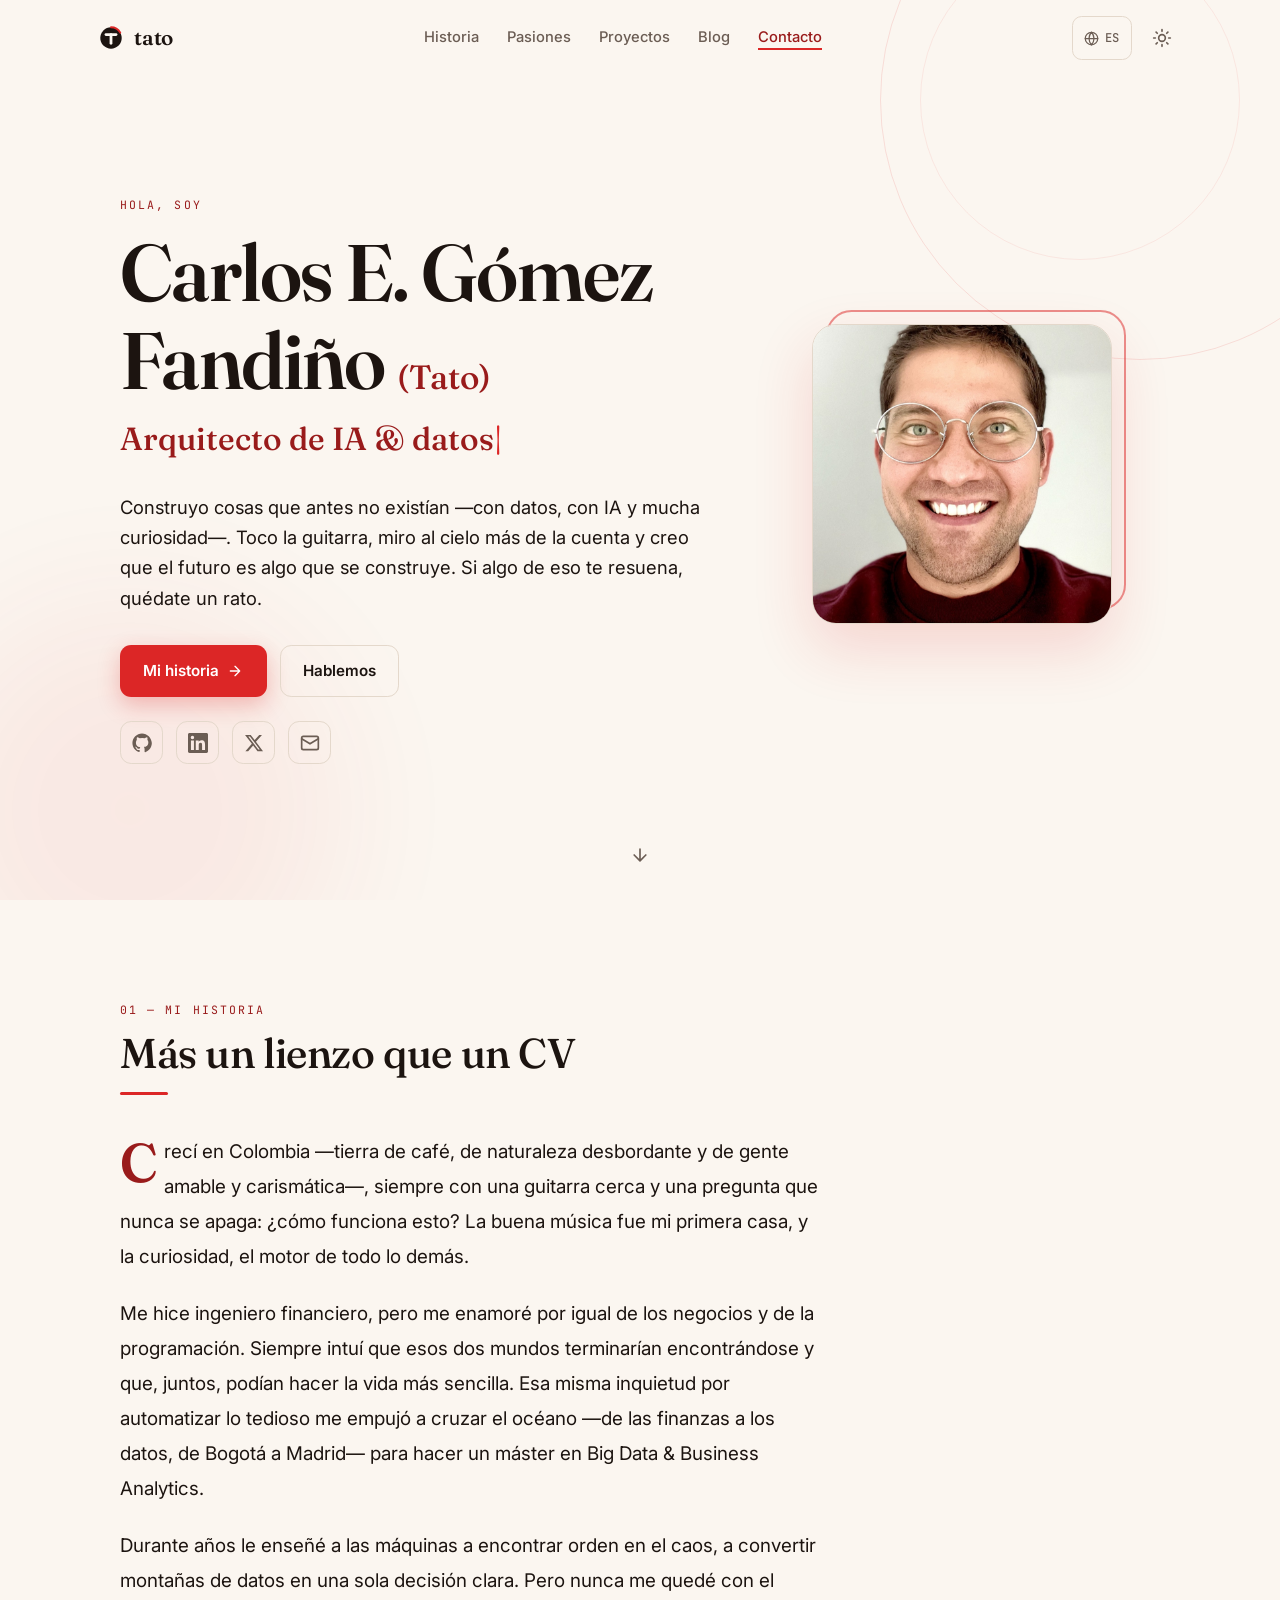
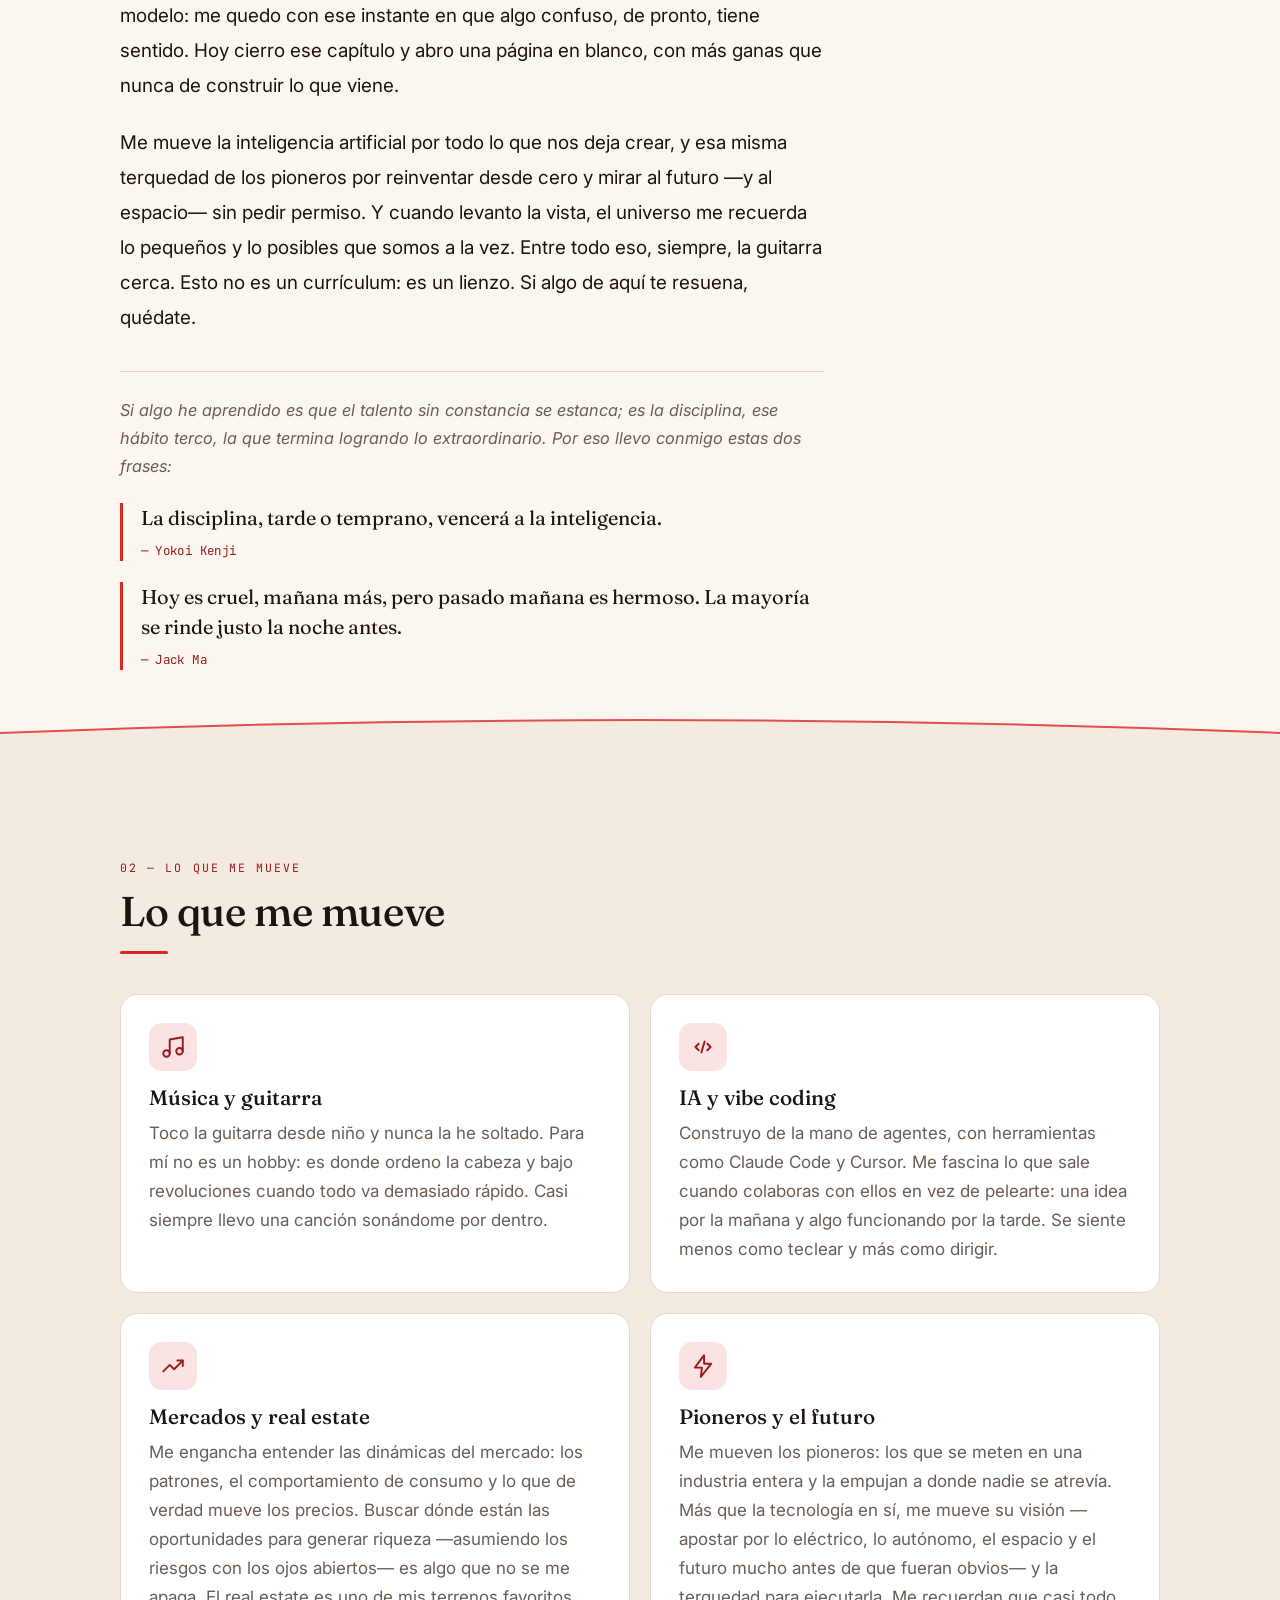
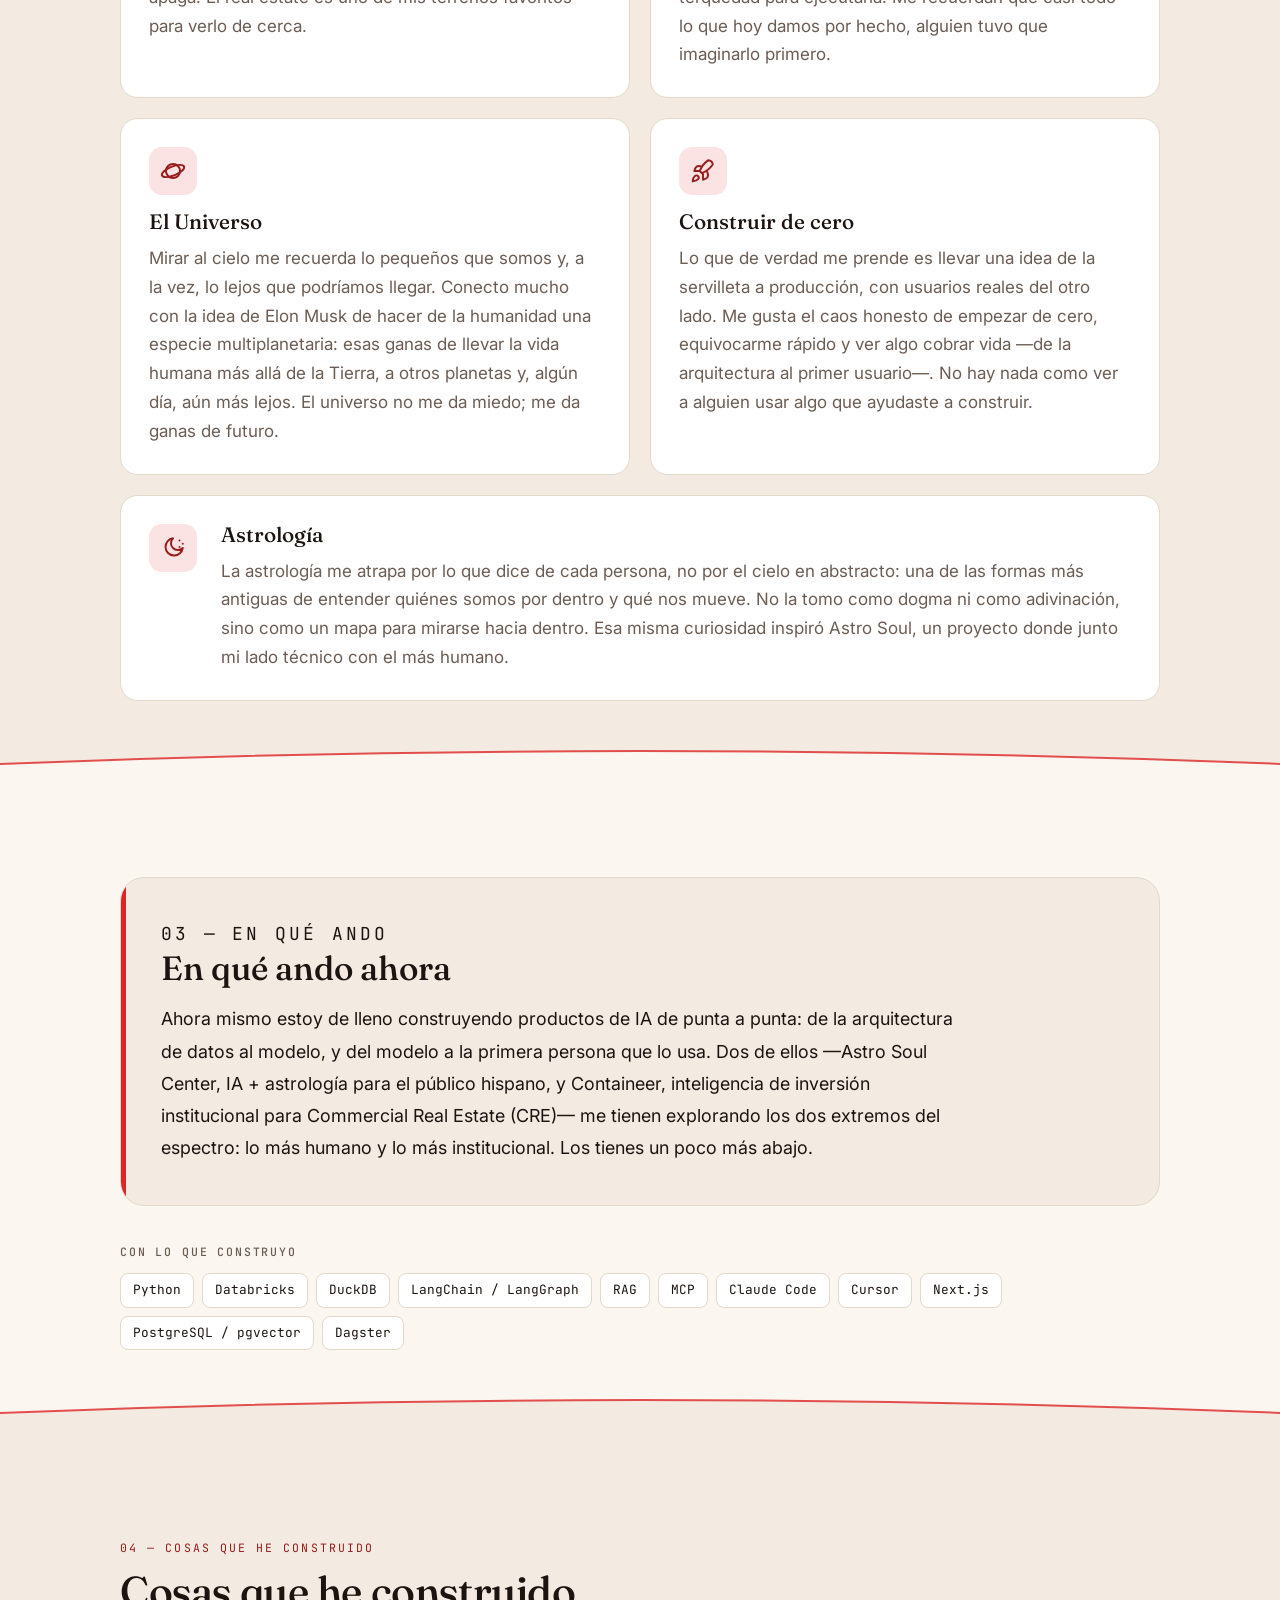
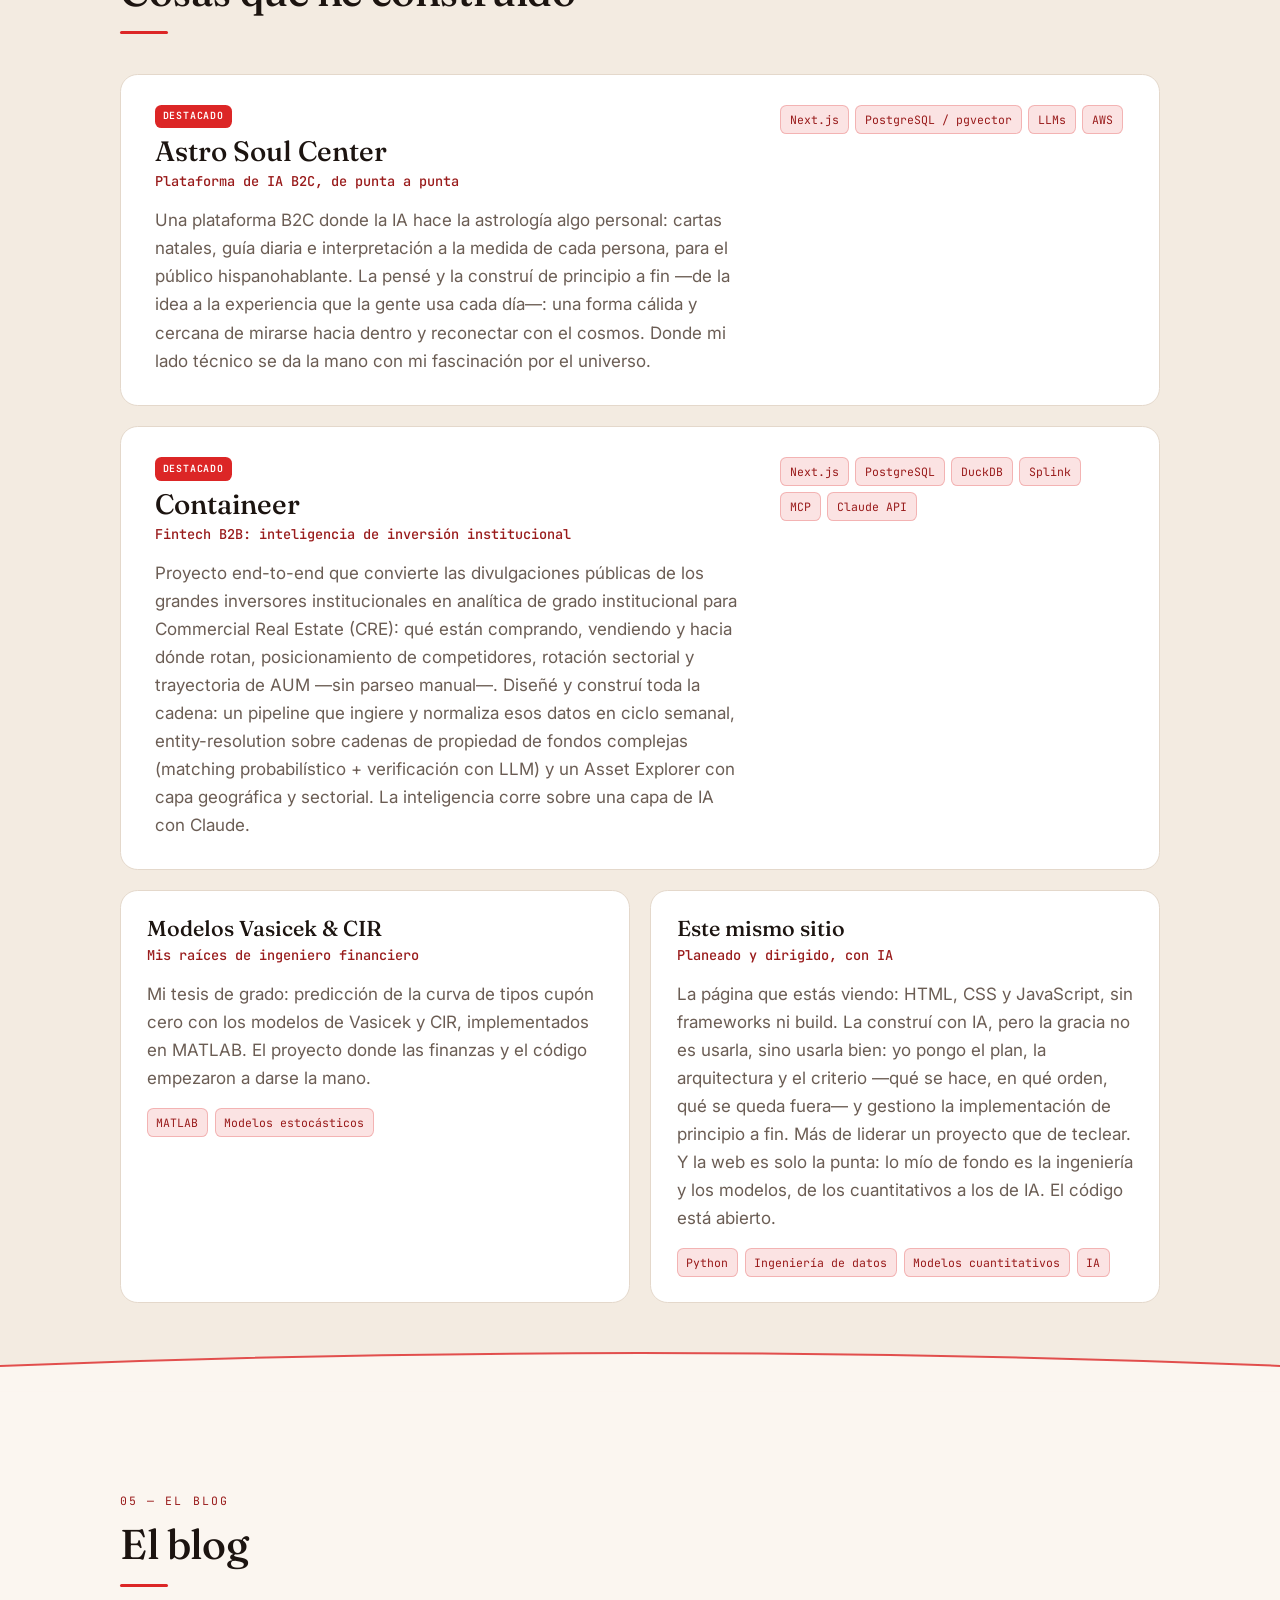
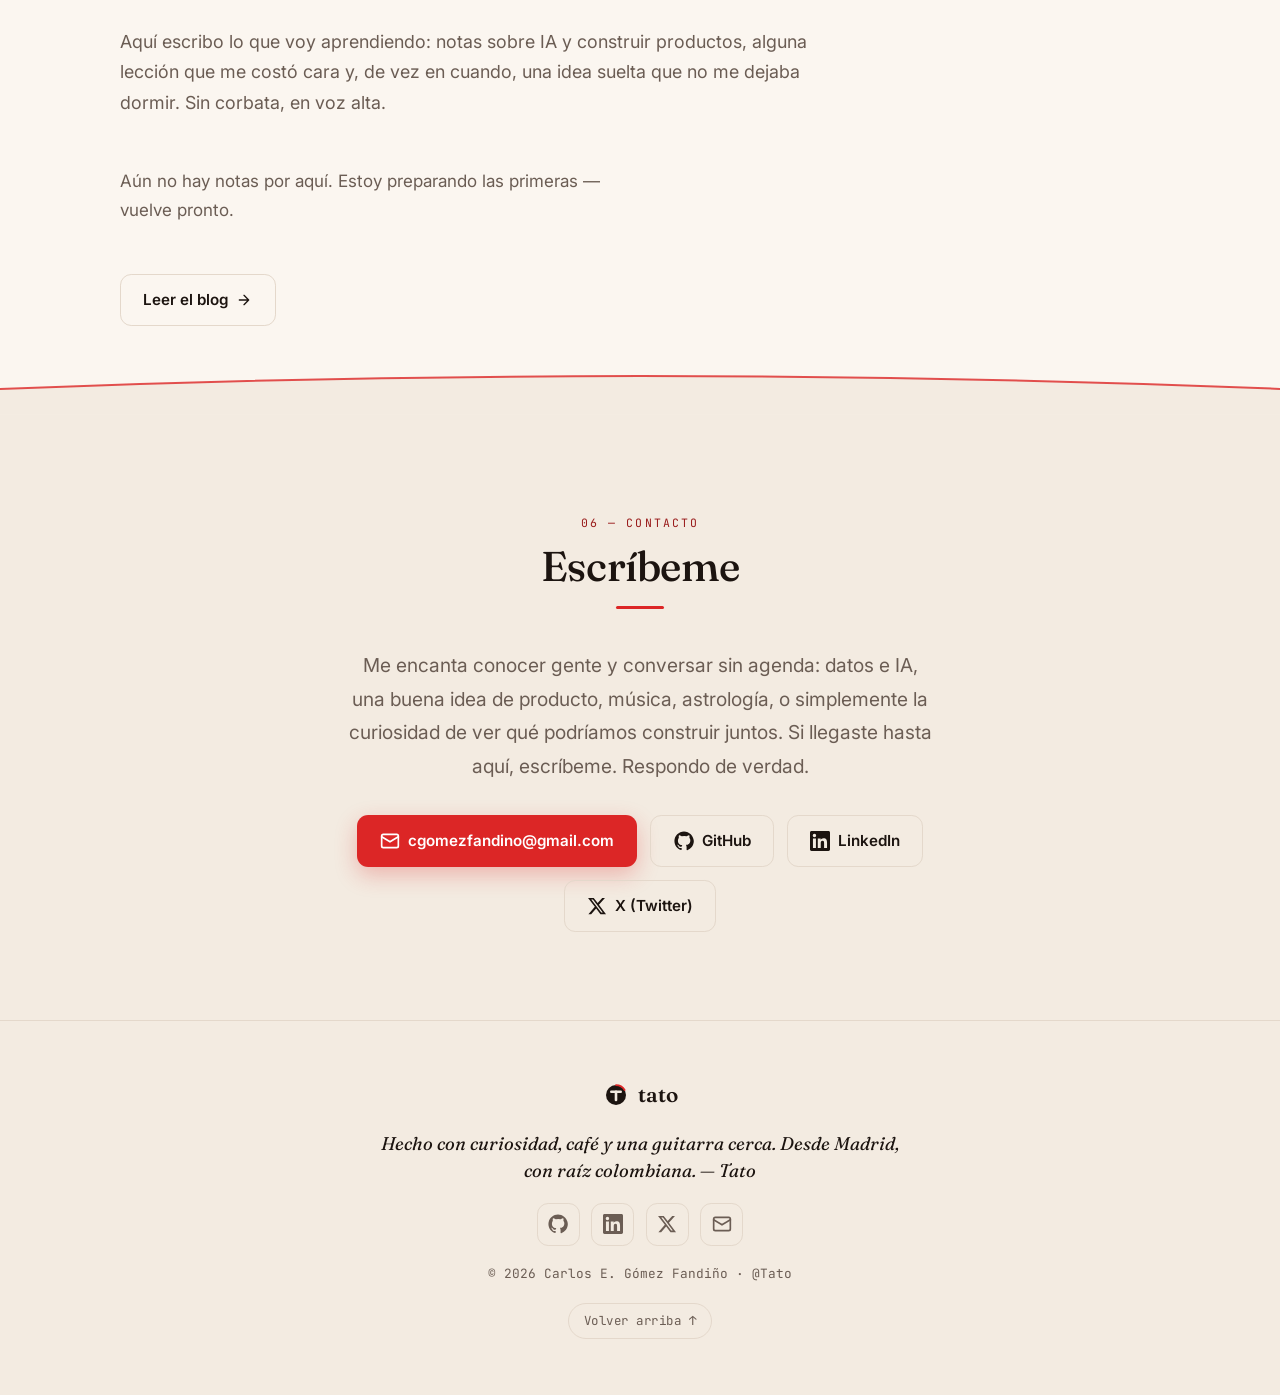
==== commit 5798e563: "home: separador de sección en arco (corona del logo) Divisor SVG sutil entre las 5 costuras crema/ta" ====
--- a/index.html
+++ b/index.html
@@ -127,6 +127,7 @@
 
     <!-- ===================== PASIONES ===================== -->
     <section id="passions" class="section" style="background:var(--surface-alt)">
+      <div class="sep-arc sep-arc--alt" aria-hidden="true"><svg viewBox="0 0 1200 60" preserveAspectRatio="none"><path class="sep-fill" d="M0,60 L0,30 Q600,0 1200,30 L1200,60 Z"/><path class="sep-line" d="M0,30 Q600,0 1200,30"/></svg></div>
       <div class="wrap">
         <div class="section-head reveal">
           <p class="eyebrow">02 — <span data-i18n="section.passions">Lo que me mueve</span></p>
@@ -139,6 +140,7 @@
 
     <!-- ===================== EN QUÉ ANDO ===================== -->
     <section id="building" class="section">
+      <div class="sep-arc" aria-hidden="true"><svg viewBox="0 0 1200 60" preserveAspectRatio="none"><path class="sep-fill" d="M0,60 L0,30 Q600,0 1200,30 L1200,60 Z"/><path class="sep-line" d="M0,30 Q600,0 1200,30"/></svg></div>
       <div class="wrap">
         <div class="building-band reveal">
           <p class="eyebrow">03 — <span data-i18n="section.building">En qué ando</span></p>
@@ -154,6 +156,7 @@
 
     <!-- ===================== PROYECTOS ===================== -->
     <section id="projects" class="section" style="background:var(--surface-alt)">
+      <div class="sep-arc sep-arc--alt" aria-hidden="true"><svg viewBox="0 0 1200 60" preserveAspectRatio="none"><path class="sep-fill" d="M0,60 L0,30 Q600,0 1200,30 L1200,60 Z"/><path class="sep-line" d="M0,30 Q600,0 1200,30"/></svg></div>
       <div class="wrap">
         <div class="section-head reveal">
           <p class="eyebrow">04 — <span data-i18n="section.projects">Cosas que he construido</span></p>
@@ -166,6 +169,7 @@
 
     <!-- ===================== BLOG (preview) ===================== -->
     <section id="blog" class="section">
+      <div class="sep-arc" aria-hidden="true"><svg viewBox="0 0 1200 60" preserveAspectRatio="none"><path class="sep-fill" d="M0,60 L0,30 Q600,0 1200,30 L1200,60 Z"/><path class="sep-line" d="M0,30 Q600,0 1200,30"/></svg></div>
       <div class="wrap">
         <div class="section-head reveal">
           <p class="eyebrow">05 — <span data-i18n="section.blog">El blog</span></p>
@@ -182,6 +186,7 @@
 
     <!-- ===================== CONTACTO ===================== -->
     <section id="contact" class="section" style="background:var(--surface-alt)">
+      <div class="sep-arc sep-arc--alt" aria-hidden="true"><svg viewBox="0 0 1200 60" preserveAspectRatio="none"><path class="sep-fill" d="M0,60 L0,30 Q600,0 1200,30 L1200,60 Z"/><path class="sep-line" d="M0,30 Q600,0 1200,30"/></svg></div>
       <div class="wrap contact">
         <div class="section-head reveal" style="text-align:center">
           <p class="eyebrow" style="text-align:center">06 — <span data-i18n="section.contact">Contacto</span></p>
--- a/css/styles.css
+++ b/css/styles.css
@@ -21,6 +21,10 @@
 
   --maxw: 68rem;
   --prose: 44rem;
+
+  /* Escala de espaciado */
+  --s-1: .5rem; --s-2: .75rem; --s-3: 1rem; --s-4: 1.5rem;
+  --s-5: 2rem; --s-6: 2.5rem; --s-7: 3.5rem;
 }
 
 .dark {
@@ -99,10 +103,10 @@
 .nav-link:hover::after, .nav-link.active::after { width: 100%; }
 
 .nav-tools { display: flex; align-items: center; gap: 0.5rem; }
-.icon-btn { display: inline-flex; align-items: center; justify-content: center; width: 2.4rem; height: 2.4rem; border-radius: 0.6rem; color: var(--muted); background: transparent; border: none; cursor: pointer; transition: background 0.2s, color 0.2s; }
+.icon-btn { display: inline-flex; align-items: center; justify-content: center; width: 2.75rem; height: 2.75rem; border-radius: 0.6rem; color: var(--muted); background: transparent; border: none; cursor: pointer; transition: background 0.2s, color 0.2s; }
 .icon-btn:hover { background: var(--accent-soft); color: var(--accent-strong); }
 .dark .icon-btn:hover { color: var(--accent); }
-.lang-btn { display: inline-flex; align-items: center; gap: 0.35rem; height: 2.4rem; padding: 0 0.7rem; border-radius: 0.6rem; font-family: var(--font-mono); font-size: 0.76rem; font-weight: 500; letter-spacing: 0.04em; color: var(--muted); background: transparent; border: 1px solid var(--border); cursor: pointer; transition: all 0.2s; }
+.lang-btn { display: inline-flex; align-items: center; gap: 0.35rem; height: 2.75rem; padding: 0 0.7rem; border-radius: 0.6rem; font-family: var(--font-mono); font-size: 0.76rem; font-weight: 500; letter-spacing: 0.04em; color: var(--muted); background: transparent; border: 1px solid var(--border); cursor: pointer; transition: all 0.2s; }
 .lang-btn:hover { background: var(--accent-soft); color: var(--accent-strong); border-color: var(--accent); }
 .dark .lang-btn:hover { color: var(--accent); }
 .menu-btn { display: inline-flex; }
@@ -156,7 +160,13 @@
 @keyframes bounce { 0%,100% { transform: translate(-50%,0); } 50% { transform: translate(-50%,8px); } }
 
 /* ---- Sections ---- */
-.section { padding: 5.5rem 0; }
+.section { padding: 5.5rem 0; position: relative; }
+/* Separador de sección — arco (corona del logo) */
+.sep-arc { position: absolute; top: 0; left: 0; width: 100%; line-height: 0; transform: translateY(-99%); pointer-events: none; }
+.sep-arc svg { display: block; width: 100%; height: clamp(2rem, 4vw, 3.25rem); }
+.sep-arc .sep-fill { fill: var(--bg); }
+.sep-arc--alt .sep-fill { fill: var(--surface-alt); }
+.sep-arc .sep-line { fill: none; stroke: var(--accent); stroke-width: 2; opacity: 0.8; vector-effect: non-scaling-stroke; }
 .section-head { margin-bottom: 2.5rem; }
 .section-title { font-size: clamp(1.9rem, 4vw, 2.6rem); font-weight: 500; letter-spacing: -0.01em; margin-top: 0.5rem; }
 .section-rule { width: 48px; height: 3px; background: var(--accent); border-radius: 2px; margin-top: 1rem; }
@@ -237,22 +247,26 @@
 .blog-lead { max-width: var(--prose); color: var(--muted); font-size: 1.12rem; margin-bottom: 2rem; }
 .post-list { display: grid; gap: 1.1rem; grid-template-columns: 1fr; }
 @media (min-width: 720px) { .post-list { grid-template-columns: 1fr 1fr; } }
-.post-card { display: block; background: var(--surface); border: 1px solid var(--border); border-radius: 1.1rem; padding: 1.5rem 1.6rem; text-decoration: none; color: inherit; transition: transform 0.25s, box-shadow 0.25s, border-color 0.25s; }
+.post-card { display: block; position: relative; background: var(--surface); border: 1px solid var(--border); border-radius: 1.1rem; padding: 1.5rem 1.6rem; text-decoration: none; color: inherit; transition: transform 0.25s, box-shadow 0.25s, border-color 0.25s; }
 .post-card:hover { transform: translateY(-3px); border-color: var(--accent); box-shadow: 0 14px 32px color-mix(in srgb, var(--accent) 12%, transparent); }
 .post-meta { display: flex; gap: 0.6rem; font-size: 0.85rem; color: var(--muted); font-family: var(--font-mono); margin-bottom: 0.6rem; }
 .post-card-title { font-family: var(--font-serif); font-size: 1.3rem; font-weight: 500; line-height: 1.25; }
 .post-card:hover .post-card-title { color: var(--accent-strong); }
 .dark .post-card:hover .post-card-title { color: var(--accent); }
-.post-card-excerpt { margin: 0.5rem 0 0; color: var(--muted); line-height: 1.6; }
+.post-card-excerpt { margin: 0.5rem 0 0; color: var(--muted); line-height: 1.6; font-size: .95rem; display: -webkit-box; -webkit-line-clamp: 2; -webkit-box-orient: vertical; overflow: hidden; }
+.post-card-go { position: absolute; right: 1.5rem; bottom: 1.25rem; font-family: var(--font-mono); color: var(--accent-strong); opacity: 0; transform: translateX(-4px); transition: opacity 0.25s, transform 0.25s; }
+.dark .post-card-go { color: var(--accent); }
+.post-card:hover .post-card-go { opacity: 1; transform: none; }
 
 /* ---- Badges/tags ---- */
 .badge { display: inline-block; font-family: var(--font-mono); font-size: 0.72rem; padding: 0.22rem 0.55rem; border-radius: 0.4rem; background: var(--accent-soft); color: var(--accent-strong); border: 1px solid color-mix(in srgb, var(--accent) 25%, transparent); }
 .dark .badge { color: var(--accent-strong); }
 
 /* ---- Filtros (chips) usados en el blog ---- */
-.chip { padding: 0.4rem 0.9rem; border-radius: 999px; font-size: 0.85rem; font-weight: 500; border: 1px solid var(--border); color: var(--muted); background: transparent; cursor: pointer; transition: all 0.2s; }
+.chip { min-height: 2.75rem; display: inline-flex; align-items: center; padding: 0 0.95rem; border-radius: 999px; font-size: 0.85rem; font-weight: 500; border: 1px solid var(--border); color: var(--muted); background: transparent; cursor: pointer; transition: all 0.2s; }
 .chip:hover { border-color: var(--accent); }
 .chip.active { background: var(--accent); color: var(--on-accent); border-color: var(--accent); }
+.chip:active { transform: scale(0.96); }
 
 /* ---- Contacto ---- */
 .contact { max-width: 40rem; margin: 0 auto; text-align: center; }
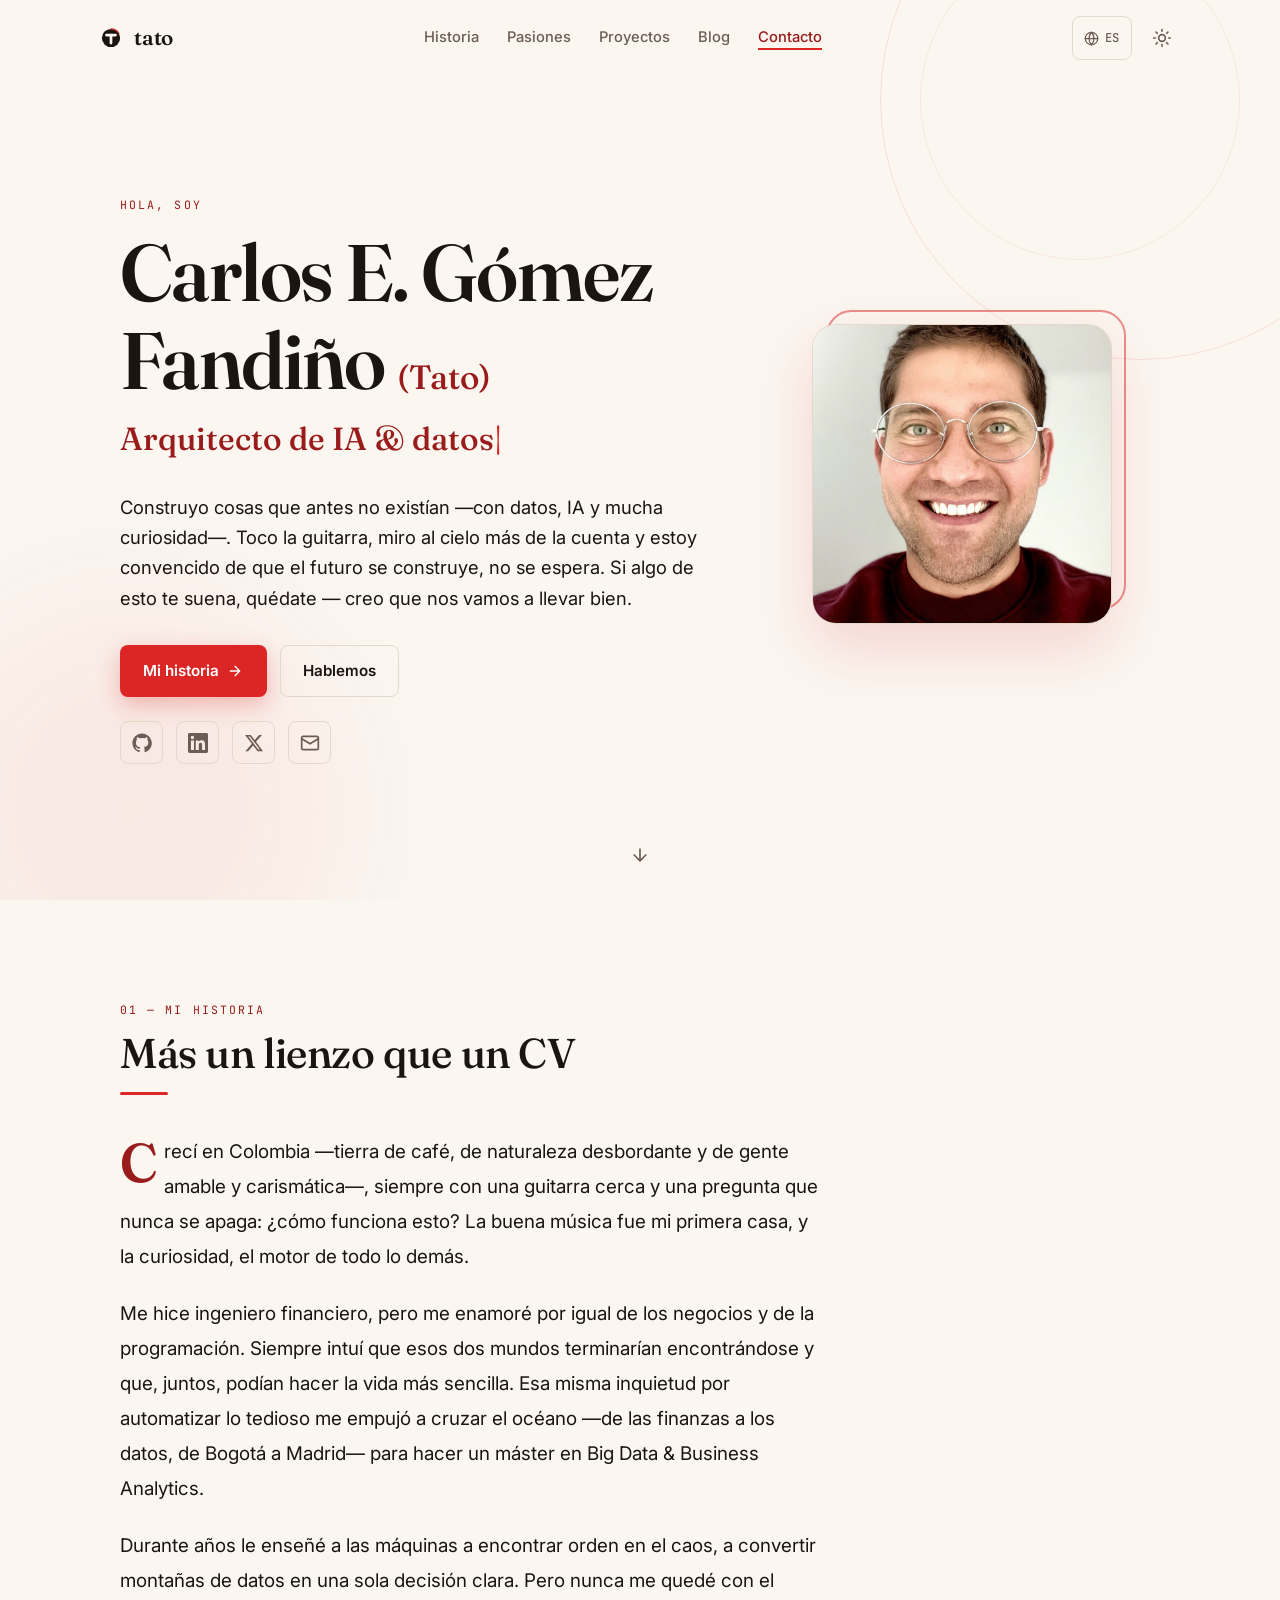
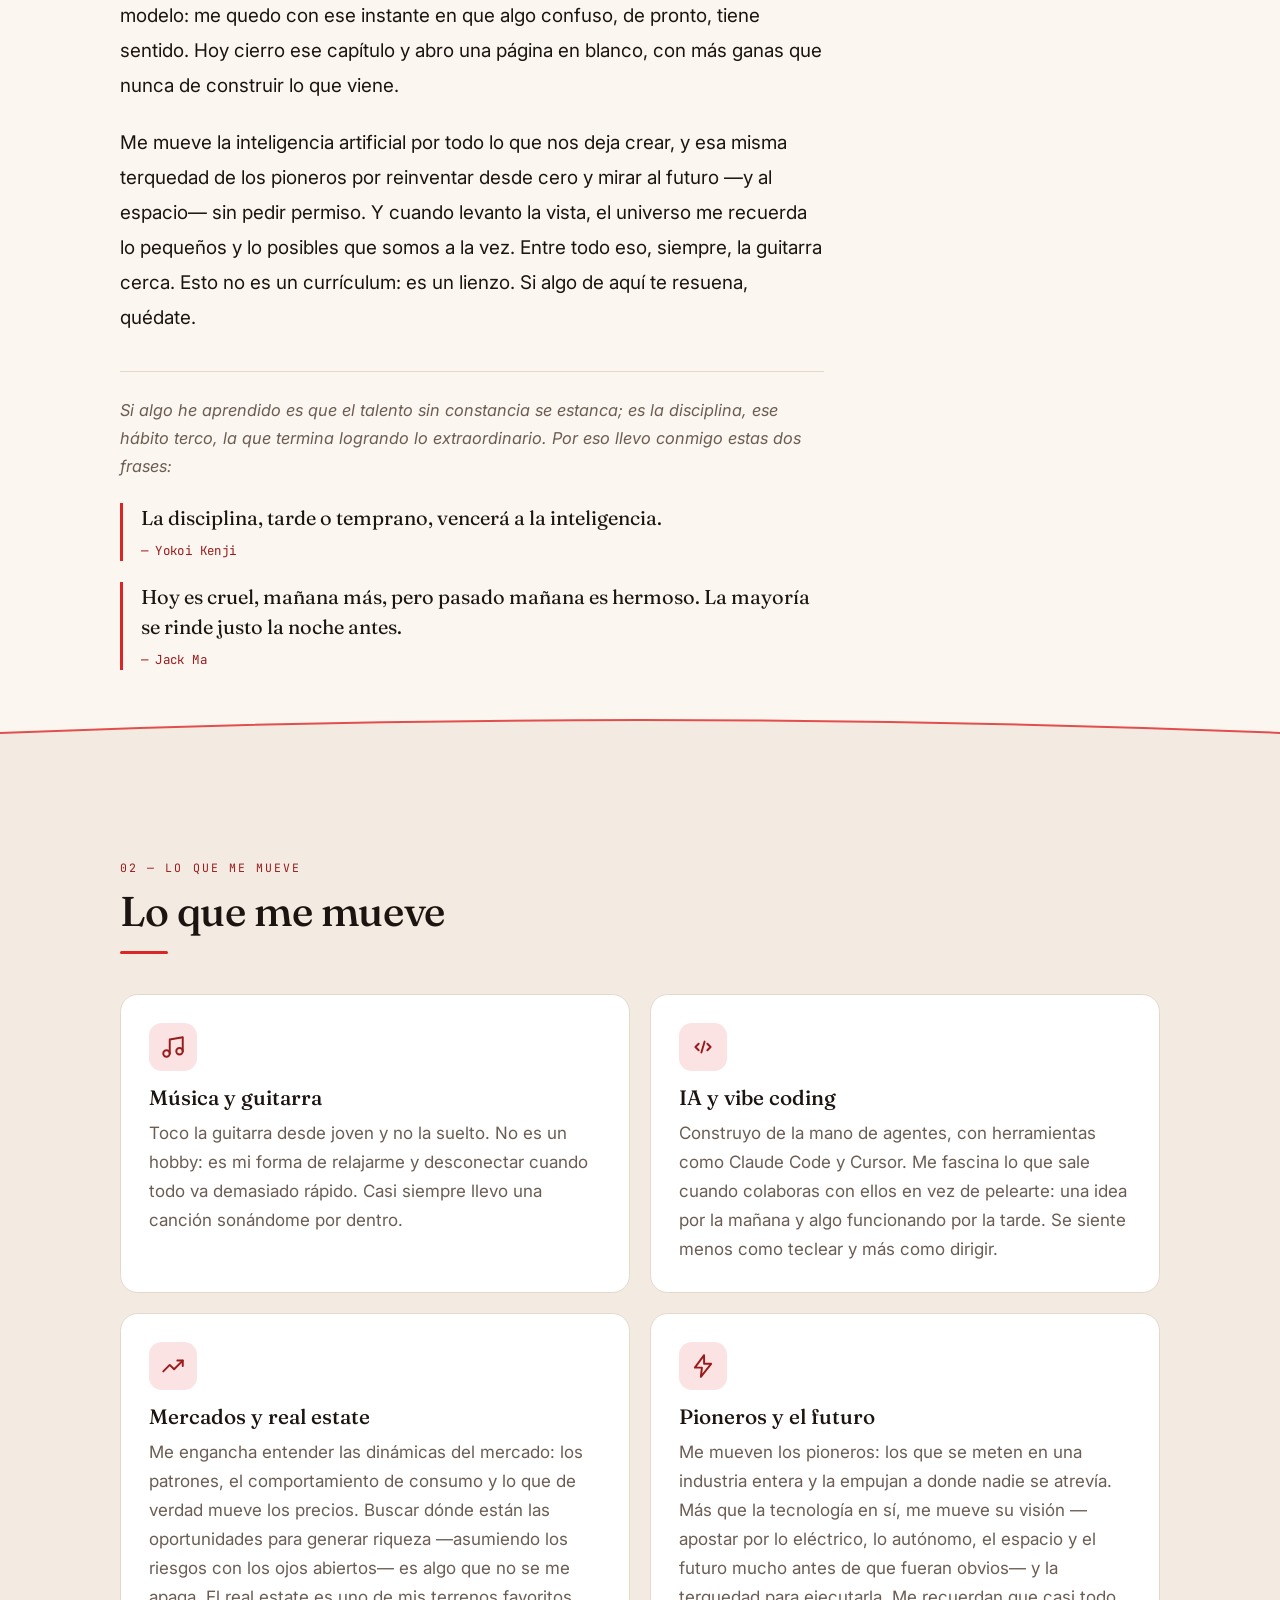
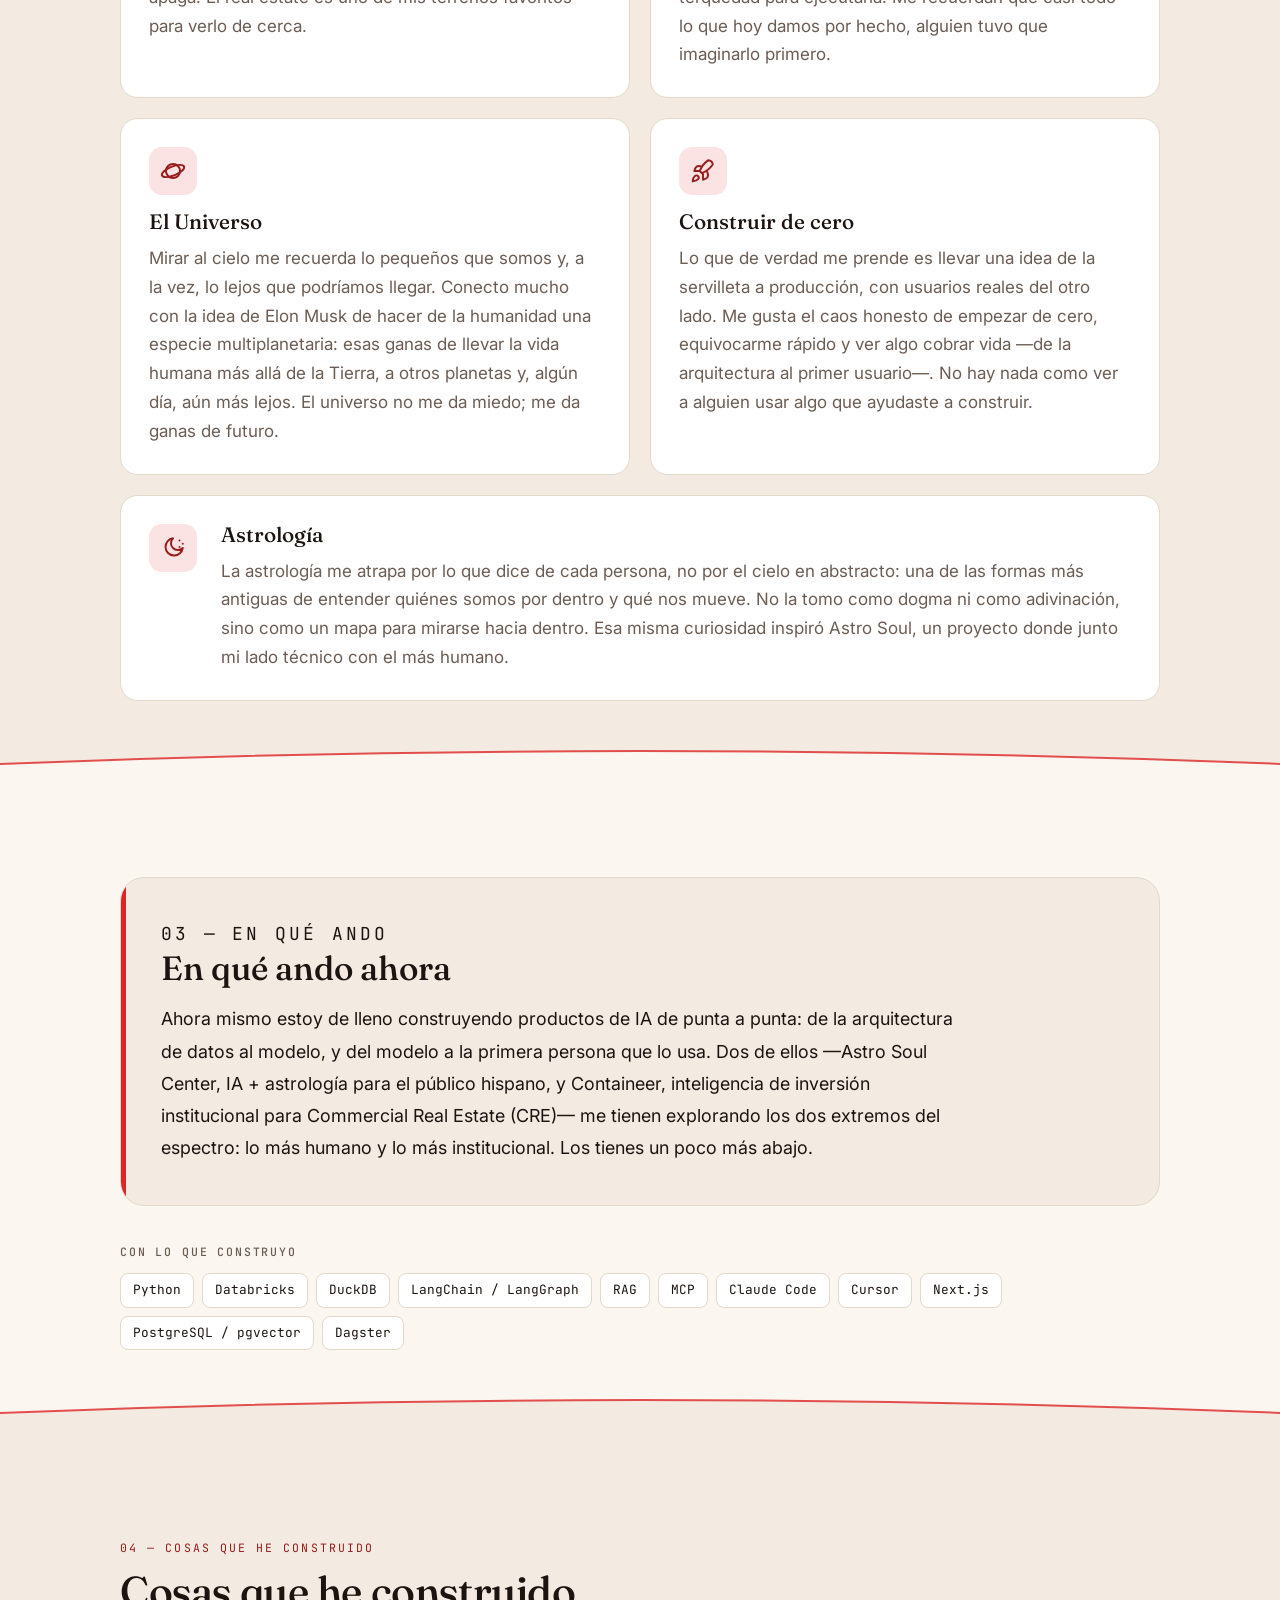
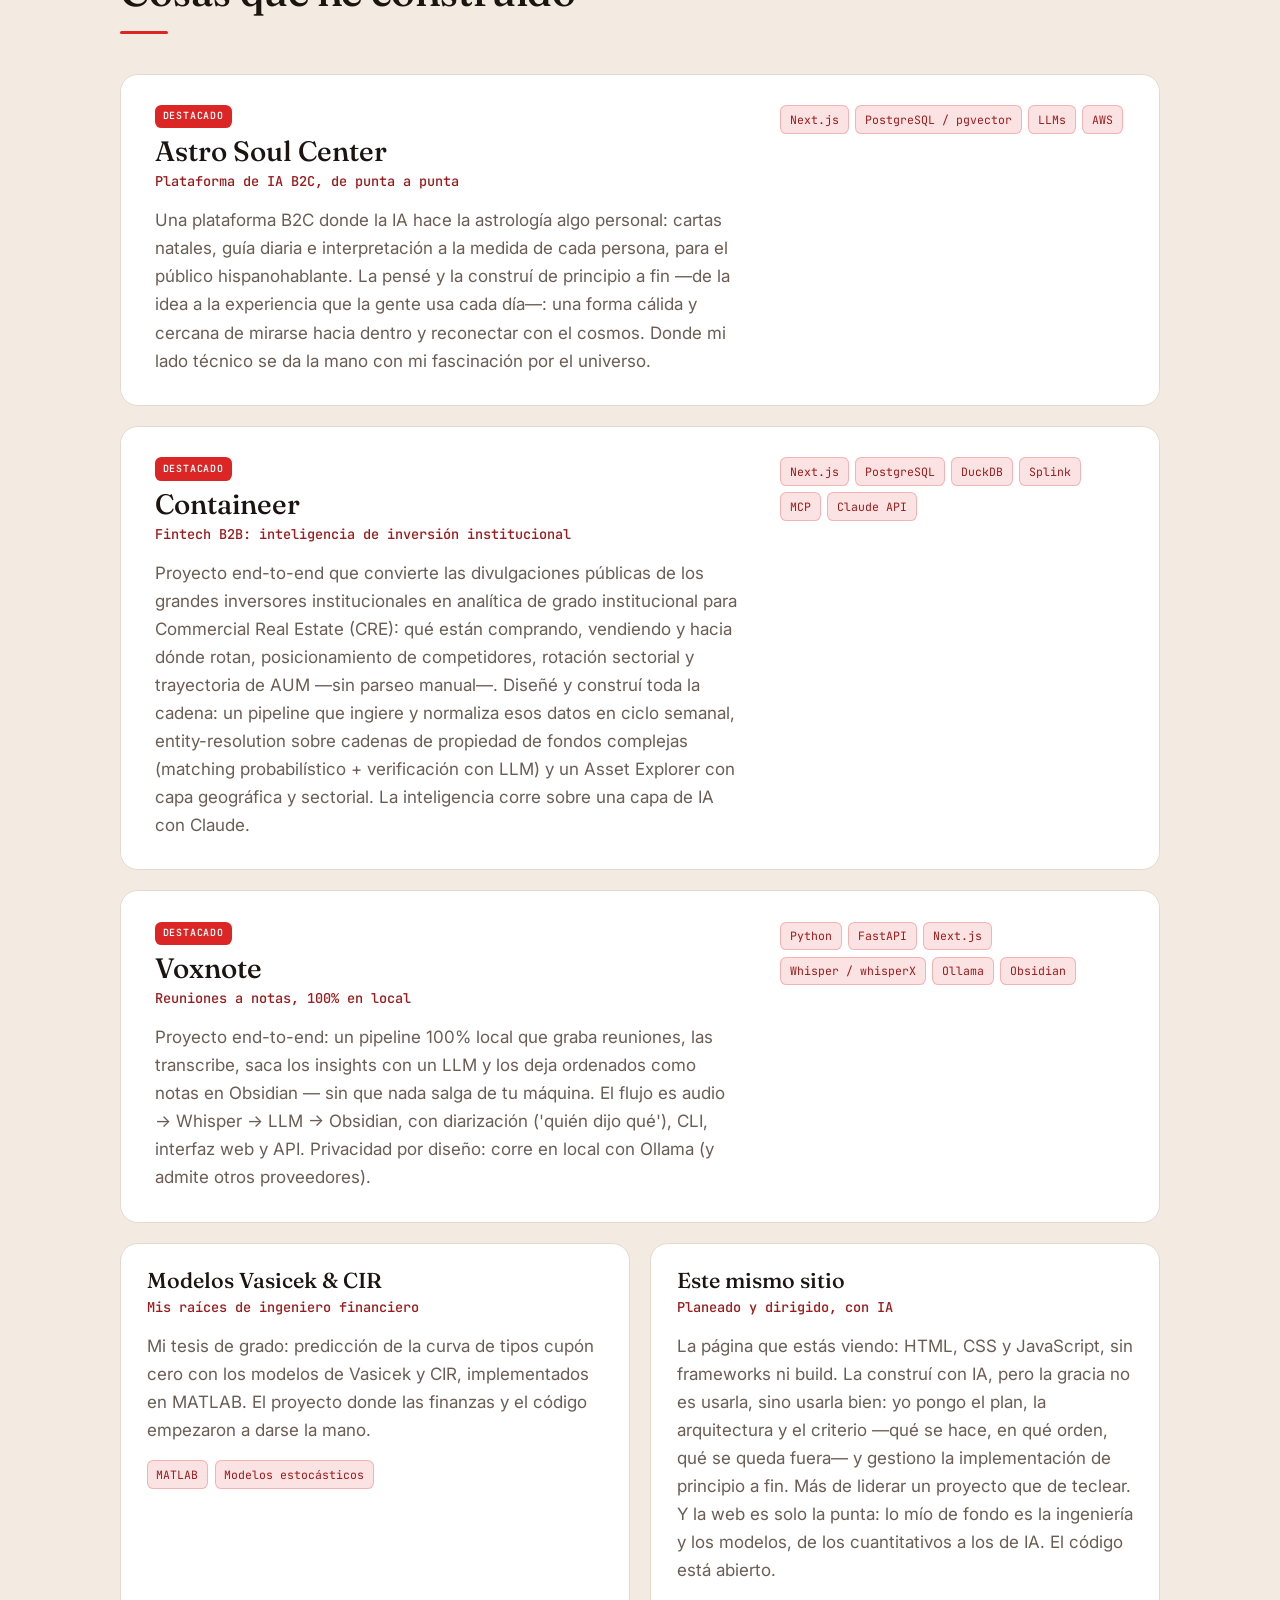
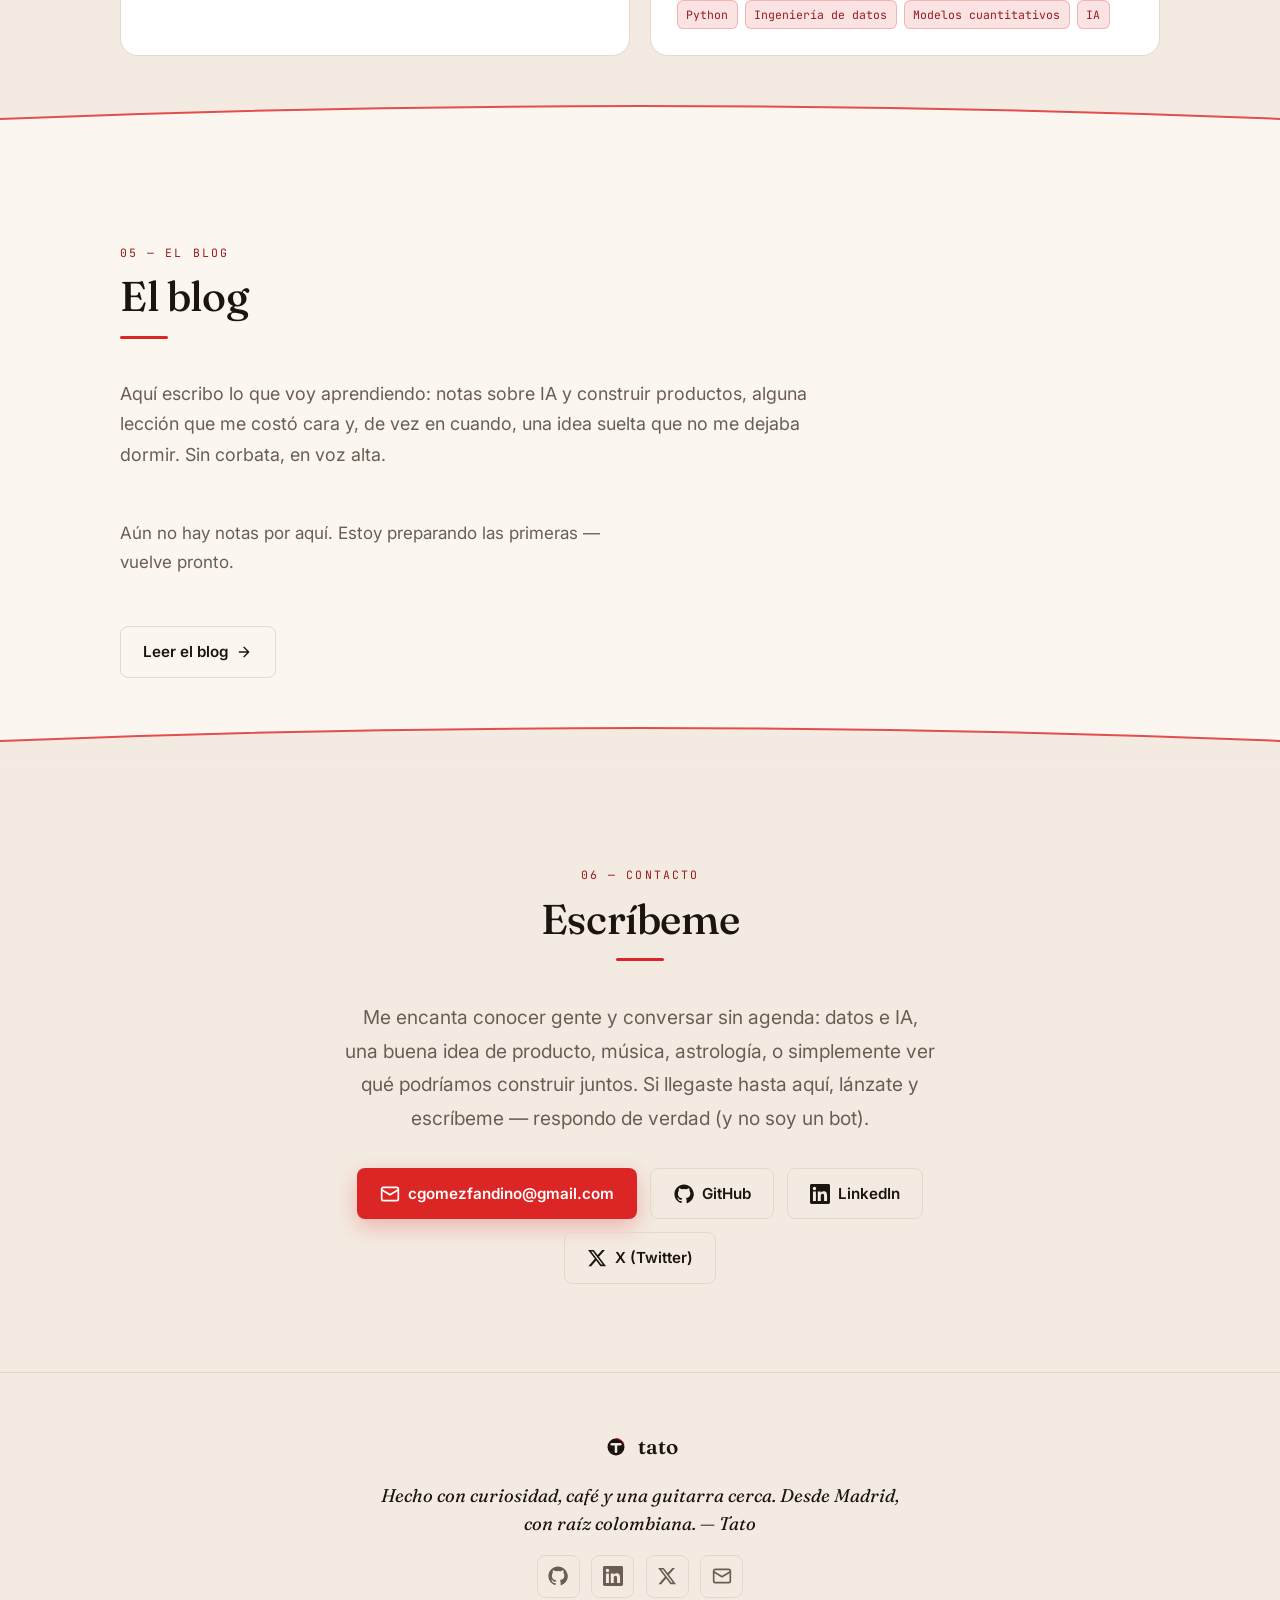
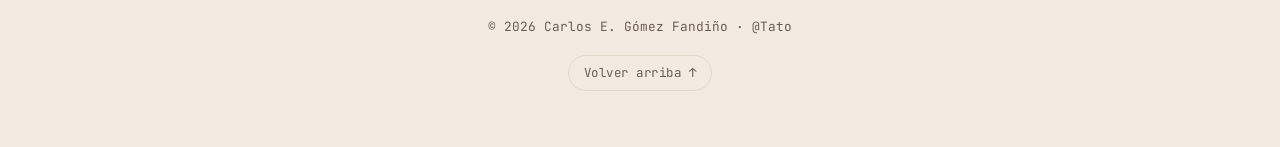
==== commit 717d9628: "logo: Eclipse-T refinado V2 (corona fina) en favicon, nav y footer" ====
--- a/index.html
+++ b/index.html
@@ -47,9 +47,9 @@
     <div class="wrap nav-inner">
       <a href="#hero" class="brand" aria-label="Tato — inicio">
         <svg class="brand-mark" viewBox="0 0 56 56" width="30" height="30" aria-hidden="true">
-          <mask id="brandT"><rect width="56" height="56" fill="#fff"/><rect x="16" y="19" width="24" height="5.2" rx="2.6"/><rect x="25.4" y="19" width="5.2" height="21.5" rx="2.6"/></mask>
-          <circle cx="28" cy="28" r="20" fill="var(--ink)" mask="url(#brandT)"/>
-          <path d="M28 8 A 20 20 0 0 1 45.3 18" fill="none" stroke="var(--accent)" stroke-width="3.5" stroke-linecap="round"/>
+          <mask id="brandT"><rect width="56" height="56" fill="#fff"/><rect x="17" y="20" width="22" height="5" rx="2.5"/><rect x="25.5" y="20" width="5" height="20" rx="2.5"/></mask>
+          <circle cx="28" cy="28" r="17" fill="var(--ink)" mask="url(#brandT)"/>
+          <path d="M28 11 A 17 17 0 0 1 42.9 19.5" fill="none" stroke="var(--accent)" stroke-width="2" stroke-linecap="round"/>
         </svg>
         <span class="brand-word">tato</span>
       </a>
@@ -204,9 +204,9 @@
     <div class="wrap footer-inner">
       <a href="#hero" class="footer-brand" aria-label="Tato — inicio">
         <svg class="brand-mark" viewBox="0 0 56 56" width="28" height="28" aria-hidden="true">
-          <mask id="footerT"><rect width="56" height="56" fill="#fff"/><rect x="16" y="19" width="24" height="5.2" rx="2.6"/><rect x="25.4" y="19" width="5.2" height="21.5" rx="2.6"/></mask>
-          <circle cx="28" cy="28" r="20" fill="var(--ink)" mask="url(#footerT)"/>
-          <path d="M28 8 A 20 20 0 0 1 45.3 18" fill="none" stroke="var(--accent)" stroke-width="3.5" stroke-linecap="round"/>
+          <mask id="footerT"><rect width="56" height="56" fill="#fff"/><rect x="17" y="20" width="22" height="5" rx="2.5"/><rect x="25.5" y="20" width="5" height="20" rx="2.5"/></mask>
+          <circle cx="28" cy="28" r="17" fill="var(--ink)" mask="url(#footerT)"/>
+          <path d="M28 11 A 17 17 0 0 1 42.9 19.5" fill="none" stroke="var(--accent)" stroke-width="2" stroke-linecap="round"/>
         </svg>
         <span class="brand-word">tato</span>
       </a>
--- a/css/styles.css
+++ b/css/styles.css
@@ -25,6 +25,25 @@
   /* Escala de espaciado */
   --s-1: .5rem; --s-2: .75rem; --s-3: 1rem; --s-4: 1.5rem;
   --s-5: 2rem; --s-6: 2.5rem; --s-7: 3.5rem;
+
+  /* Radios consolidados (más "producto") */
+  --radius-sm: 8px;
+  --radius: 12px;
+  --radius-lg: 16px;
+  --radius-pill: 999px;
+
+  /* Sombras con tinte de acento (uso moderado) */
+  --shadow-sm: 0 2px 8px -2px color-mix(in srgb, var(--ink) 8%, transparent);
+  --shadow-md: 0 12px 30px -12px color-mix(in srgb, var(--accent) 22%, transparent);
+  --shadow-lg: 0 30px 60px -20px color-mix(in srgb, var(--ink) 18%, transparent);
+
+  /* z-index consolidados */
+  --z-nav: 50;
+  --z-modal: 60;
+  --z-toast: 70;
+
+  /* Textura grain reutilizable (SVG turbulence inline) */
+  --grain: url("data:image/svg+xml,%3Csvg xmlns='http://www.w3.org/2000/svg' width='140' height='140'%3E%3Cfilter id='n'%3E%3CfeTurbulence type='fractalNoise' baseFrequency='0.8' numOctaves='2' stitchTiles='stitch'/%3E%3C/filter%3E%3Crect width='100%25' height='100%25' filter='url(%23n)'/%3E%3C/svg%3E");
 }
 
 .dark {
@@ -103,10 +122,10 @@
 .nav-link:hover::after, .nav-link.active::after { width: 100%; }
 
 .nav-tools { display: flex; align-items: center; gap: 0.5rem; }
-.icon-btn { display: inline-flex; align-items: center; justify-content: center; width: 2.75rem; height: 2.75rem; border-radius: 0.6rem; color: var(--muted); background: transparent; border: none; cursor: pointer; transition: background 0.2s, color 0.2s; }
+.icon-btn { display: inline-flex; align-items: center; justify-content: center; width: 2.75rem; height: 2.75rem; border-radius: var(--radius-sm); color: var(--muted); background: transparent; border: none; cursor: pointer; transition: background 0.2s, color 0.2s; }
 .icon-btn:hover { background: var(--accent-soft); color: var(--accent-strong); }
 .dark .icon-btn:hover { color: var(--accent); }
-.lang-btn { display: inline-flex; align-items: center; gap: 0.35rem; height: 2.75rem; padding: 0 0.7rem; border-radius: 0.6rem; font-family: var(--font-mono); font-size: 0.76rem; font-weight: 500; letter-spacing: 0.04em; color: var(--muted); background: transparent; border: 1px solid var(--border); cursor: pointer; transition: all 0.2s; }
+.lang-btn { display: inline-flex; align-items: center; gap: 0.35rem; height: 2.75rem; padding: 0 0.7rem; border-radius: var(--radius-sm); font-family: var(--font-mono); font-size: 0.76rem; font-weight: 500; letter-spacing: 0.04em; color: var(--muted); background: transparent; border: 1px solid var(--border); cursor: pointer; transition: all 0.2s; }
 .lang-btn:hover { background: var(--accent-soft); color: var(--accent-strong); border-color: var(--accent); }
 .dark .lang-btn:hover { color: var(--accent); }
 .menu-btn { display: inline-flex; }
@@ -118,7 +137,7 @@
 #mobile-menu a { text-decoration: none; color: var(--ink); font-weight: 500; }
 
 /* ---- Buttons ---- */
-.btn { display: inline-flex; align-items: center; gap: 0.5rem; padding: 0.75rem 1.4rem; border-radius: 0.7rem; font-weight: 600; font-size: 0.95rem; text-decoration: none; cursor: pointer; border: 1px solid transparent; transition: transform 0.2s, box-shadow 0.2s, background 0.2s, border-color 0.2s, color 0.2s; }
+.btn { display: inline-flex; align-items: center; gap: 0.5rem; padding: 0.75rem 1.4rem; border-radius: var(--radius-sm); font-weight: 600; font-size: 0.95rem; text-decoration: none; cursor: pointer; border: 1px solid transparent; transition: transform 0.2s, box-shadow 0.2s, background 0.2s, border-color 0.2s, color 0.2s; }
 .btn-primary { background: var(--accent); color: var(--on-accent); box-shadow: 0 8px 22px color-mix(in srgb, var(--accent) 28%, transparent); }
 .btn-primary:hover { background: var(--accent-strong); transform: translateY(-2px); }
 .dark .btn-primary:hover { background: var(--accent); filter: brightness(1.08); }
@@ -126,7 +145,7 @@
 .btn-ghost:hover { border-color: var(--accent); color: var(--accent-strong); transform: translateY(-2px); }
 .dark .btn-ghost:hover { color: var(--accent); }
 
-.social-btn { display: inline-flex; align-items: center; justify-content: center; width: 2.7rem; height: 2.7rem; border-radius: 0.7rem; border: 1px solid var(--border); color: var(--muted); text-decoration: none; transition: all 0.2s; }
+.social-btn { display: inline-flex; align-items: center; justify-content: center; width: 2.7rem; height: 2.7rem; border-radius: var(--radius-sm); border: 1px solid var(--border); color: var(--muted); text-decoration: none; transition: all 0.2s; }
 .social-btn:hover { transform: translateY(-3px); color: var(--accent-strong); border-color: var(--accent); }
 .dark .social-btn:hover { color: var(--accent); }
 
@@ -296,3 +315,74 @@
 /* ---- Reveal ---- */
 .reveal { opacity: 0; transform: translateY(22px); transition: opacity 0.7s ease, transform 0.7s ease; }
 .reveal.visible { opacity: 1; transform: none; }
+
+/* =========================================================================
+ *  Sistema de tarjetas unificado (editorial-tech)
+ *  Base: .spot-card — spotlight cursor + borde de acento superior al hover.
+ *  Sin JS: el hover base sigue funcionando. JS (main.js) actualiza --mx/--my.
+ * ========================================================================= */
+.spot-card {
+  position: relative;
+  background: var(--surface);
+  border: 1px solid var(--border);
+  border-radius: var(--radius);
+  padding: 1.5rem;
+  overflow: hidden;
+  --mx: 50%;
+  --my: 50%;
+  transition: transform 0.25s ease, border-color 0.25s ease, box-shadow 0.25s ease;
+}
+/* Borde superior de acento que escala de 0→1 al hover */
+.spot-card::before {
+  content: "";
+  position: absolute;
+  top: 0; left: 0; right: 0;
+  height: 2px;
+  background: linear-gradient(90deg, var(--accent), color-mix(in srgb, var(--accent) 0%, transparent));
+  transform: scaleX(0);
+  transform-origin: left;
+  transition: transform 0.3s ease;
+}
+/* Spotlight interior (halo que sigue el cursor) */
+.spot-card::after {
+  content: "";
+  position: absolute;
+  inset: 0;
+  background: radial-gradient(340px circle at var(--mx) var(--my), color-mix(in srgb, var(--accent) 10%, transparent), transparent 60%);
+  opacity: 0;
+  transition: opacity 0.3s ease;
+  pointer-events: none;
+}
+.spot-card:hover {
+  transform: translateY(-4px);
+  border-color: color-mix(in srgb, var(--accent) 35%, var(--border));
+  box-shadow: var(--shadow-md);
+}
+.spot-card:hover::before { transform: scaleX(1); }
+.spot-card:hover::after { opacity: 1; }
+
+/* Header de tarjeta: ícono compacto + índice mono */
+.spot-head { display: flex; align-items: center; justify-content: space-between; margin-bottom: 1.1rem; }
+.spot-icon {
+  display: inline-flex; align-items: center; justify-content: center;
+  width: 2.4rem; height: 2.4rem; border-radius: var(--radius-sm);
+  background: var(--accent-soft); color: var(--accent-strong);
+  border: 1px solid color-mix(in srgb, var(--accent) 18%, transparent);
+}
+.dark .spot-icon { color: var(--accent-strong); }
+.spot-idx { font-family: var(--font-mono); font-size: 0.62rem; letter-spacing: 0.1em; color: var(--muted); }
+
+/* Tags mono al pie */
+.spot-tags { display: flex; flex-wrap: wrap; gap: 0.4rem; margin-top: 1.2rem; }
+.spot-tag {
+  font-family: var(--font-mono); font-size: 0.66rem;
+  padding: 0.22rem 0.5rem; border-radius: 5px;
+  background: var(--surface-alt); border: 1px solid var(--border); color: var(--ink);
+}
+
+/* reduce-motion: el spotlight interior no se anima, el hover base se mantiene */
+@media (prefers-reduced-motion: reduce) {
+  .spot-card { transition: none; }
+  .spot-card::after { display: none; }
+  .spot-card:hover { transform: none; }
+}
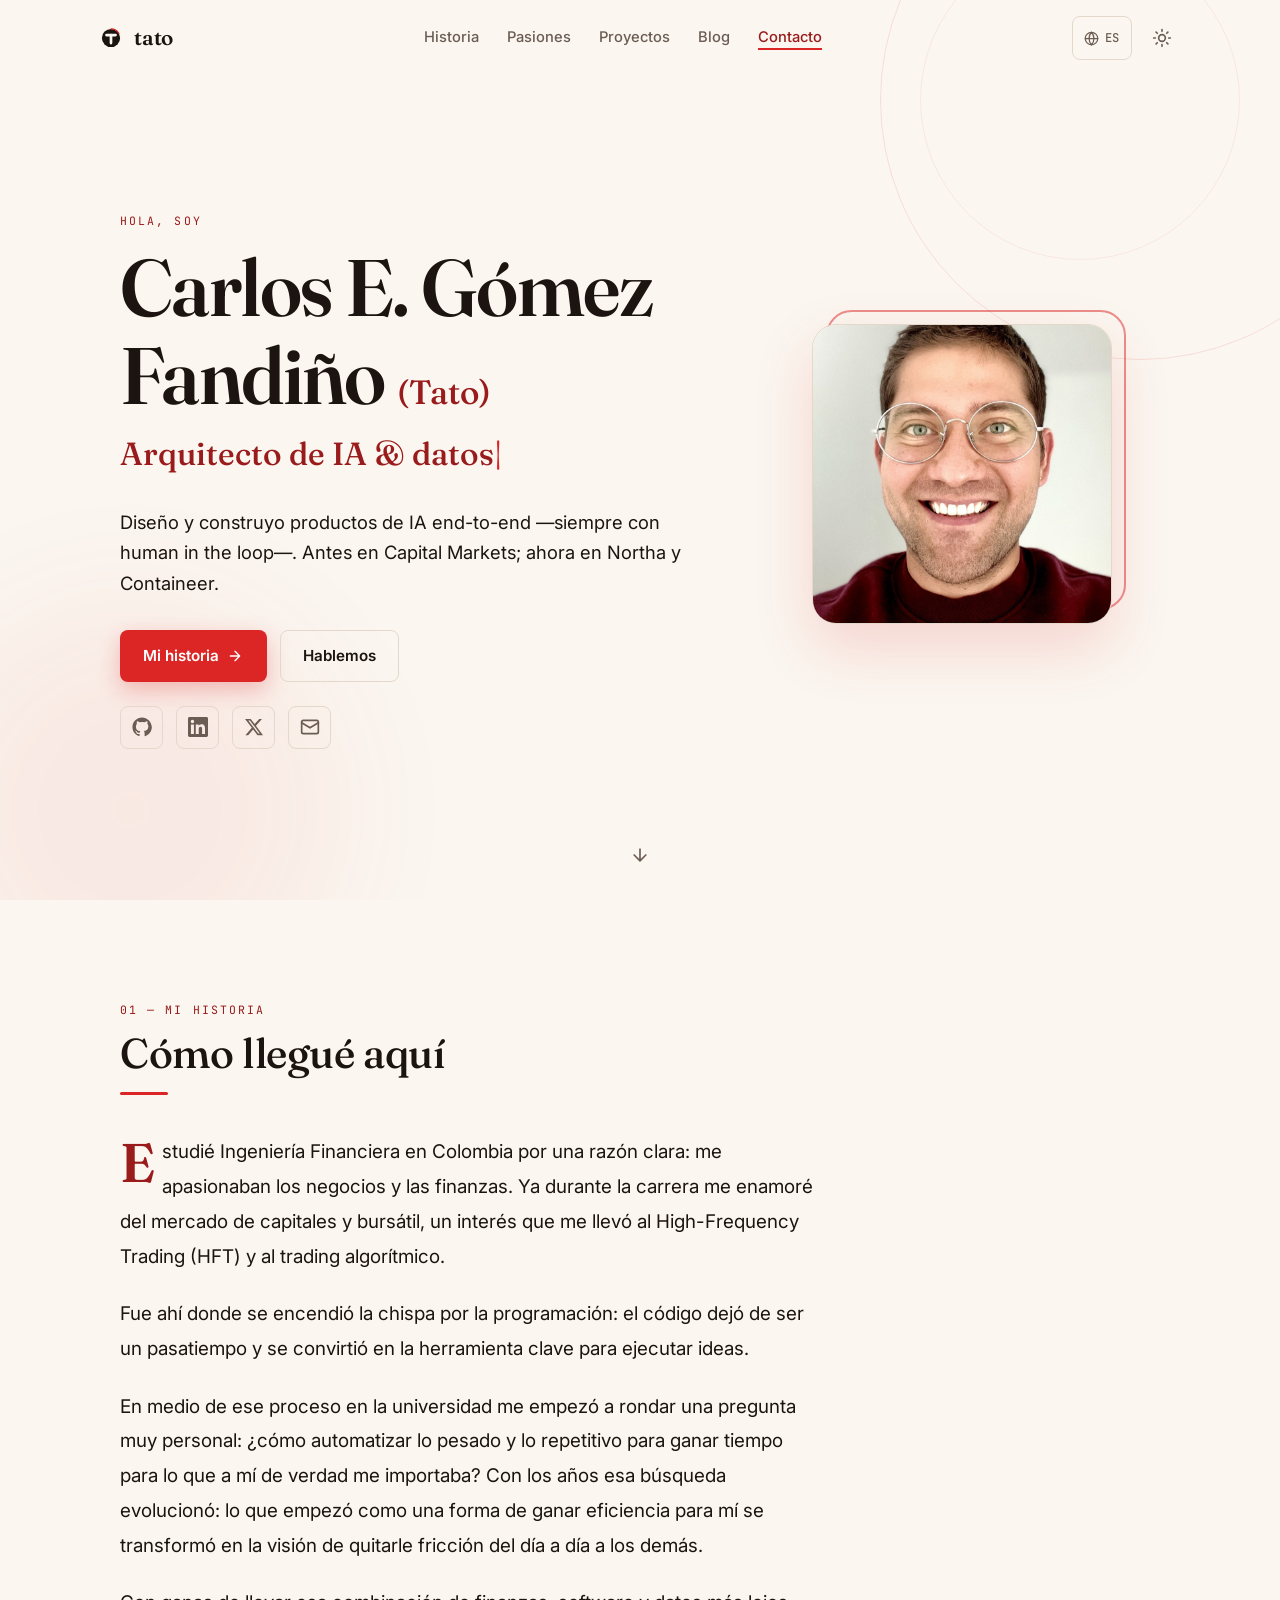
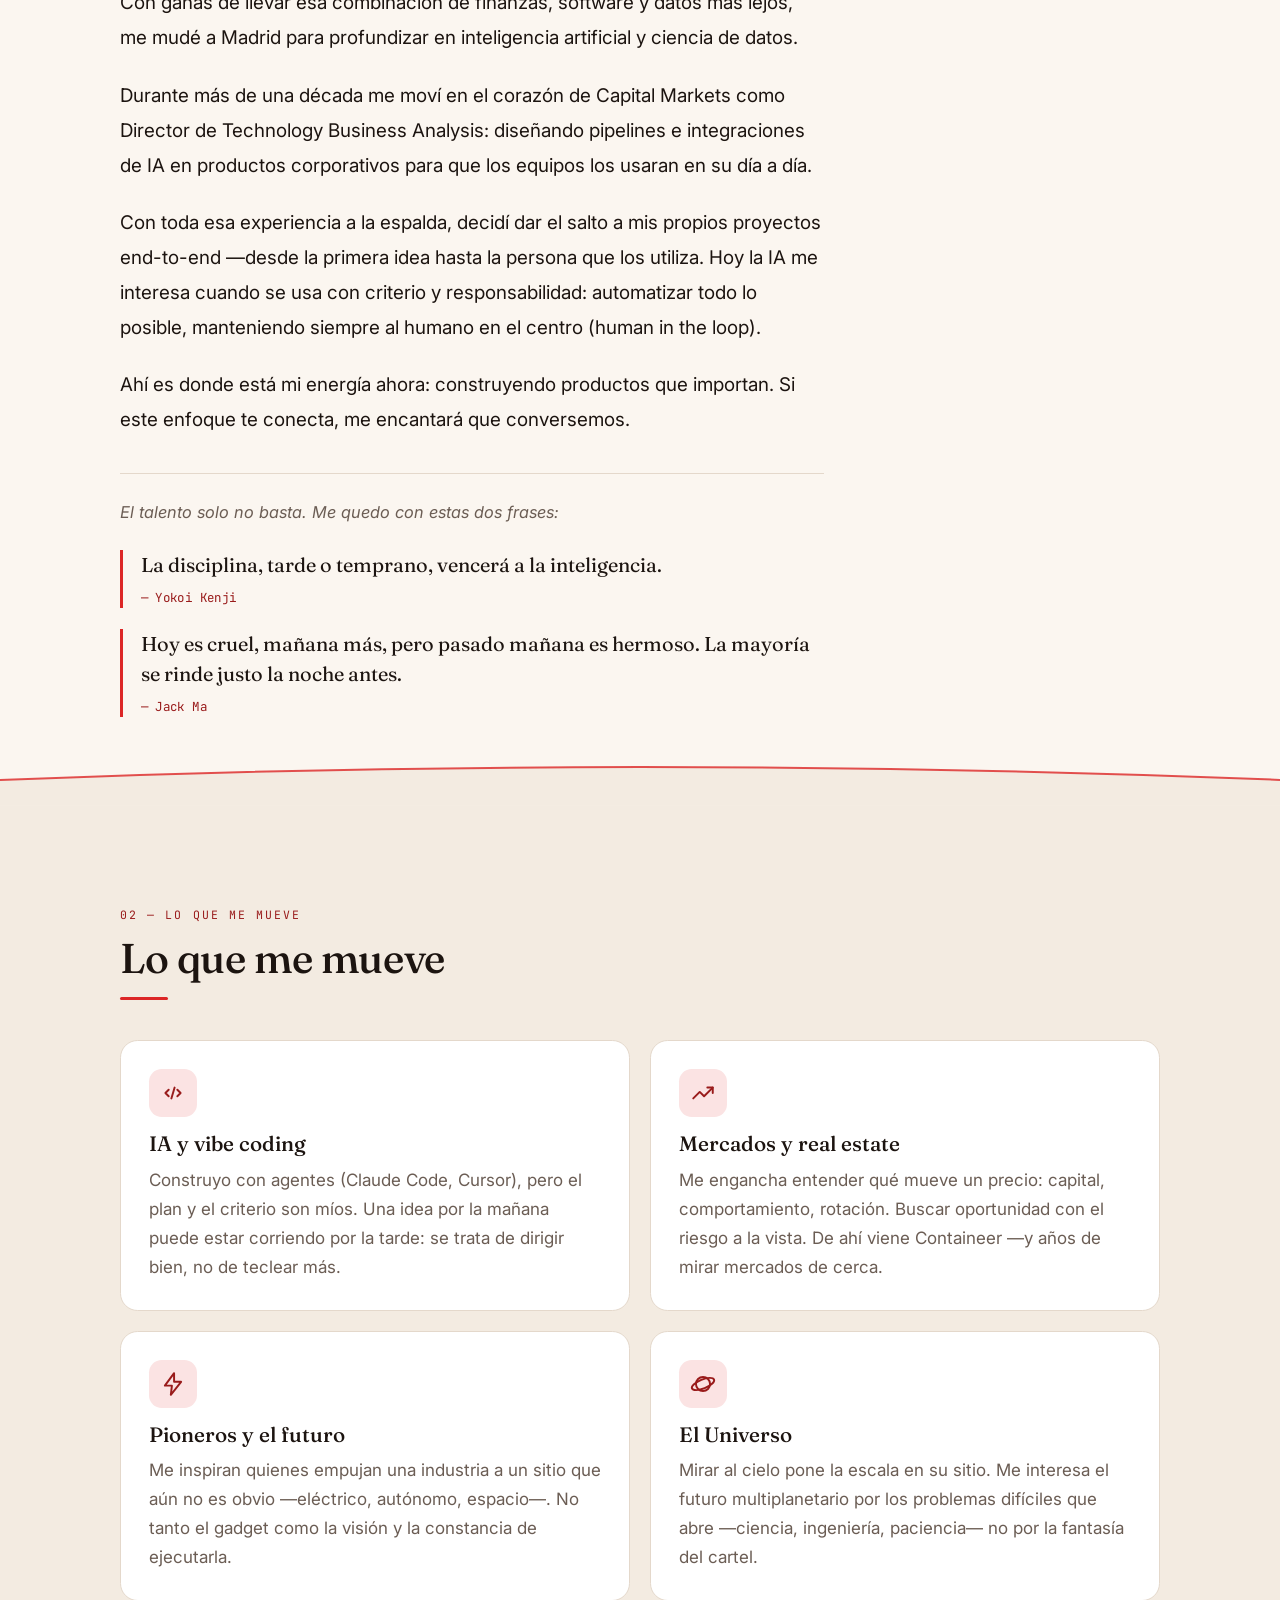
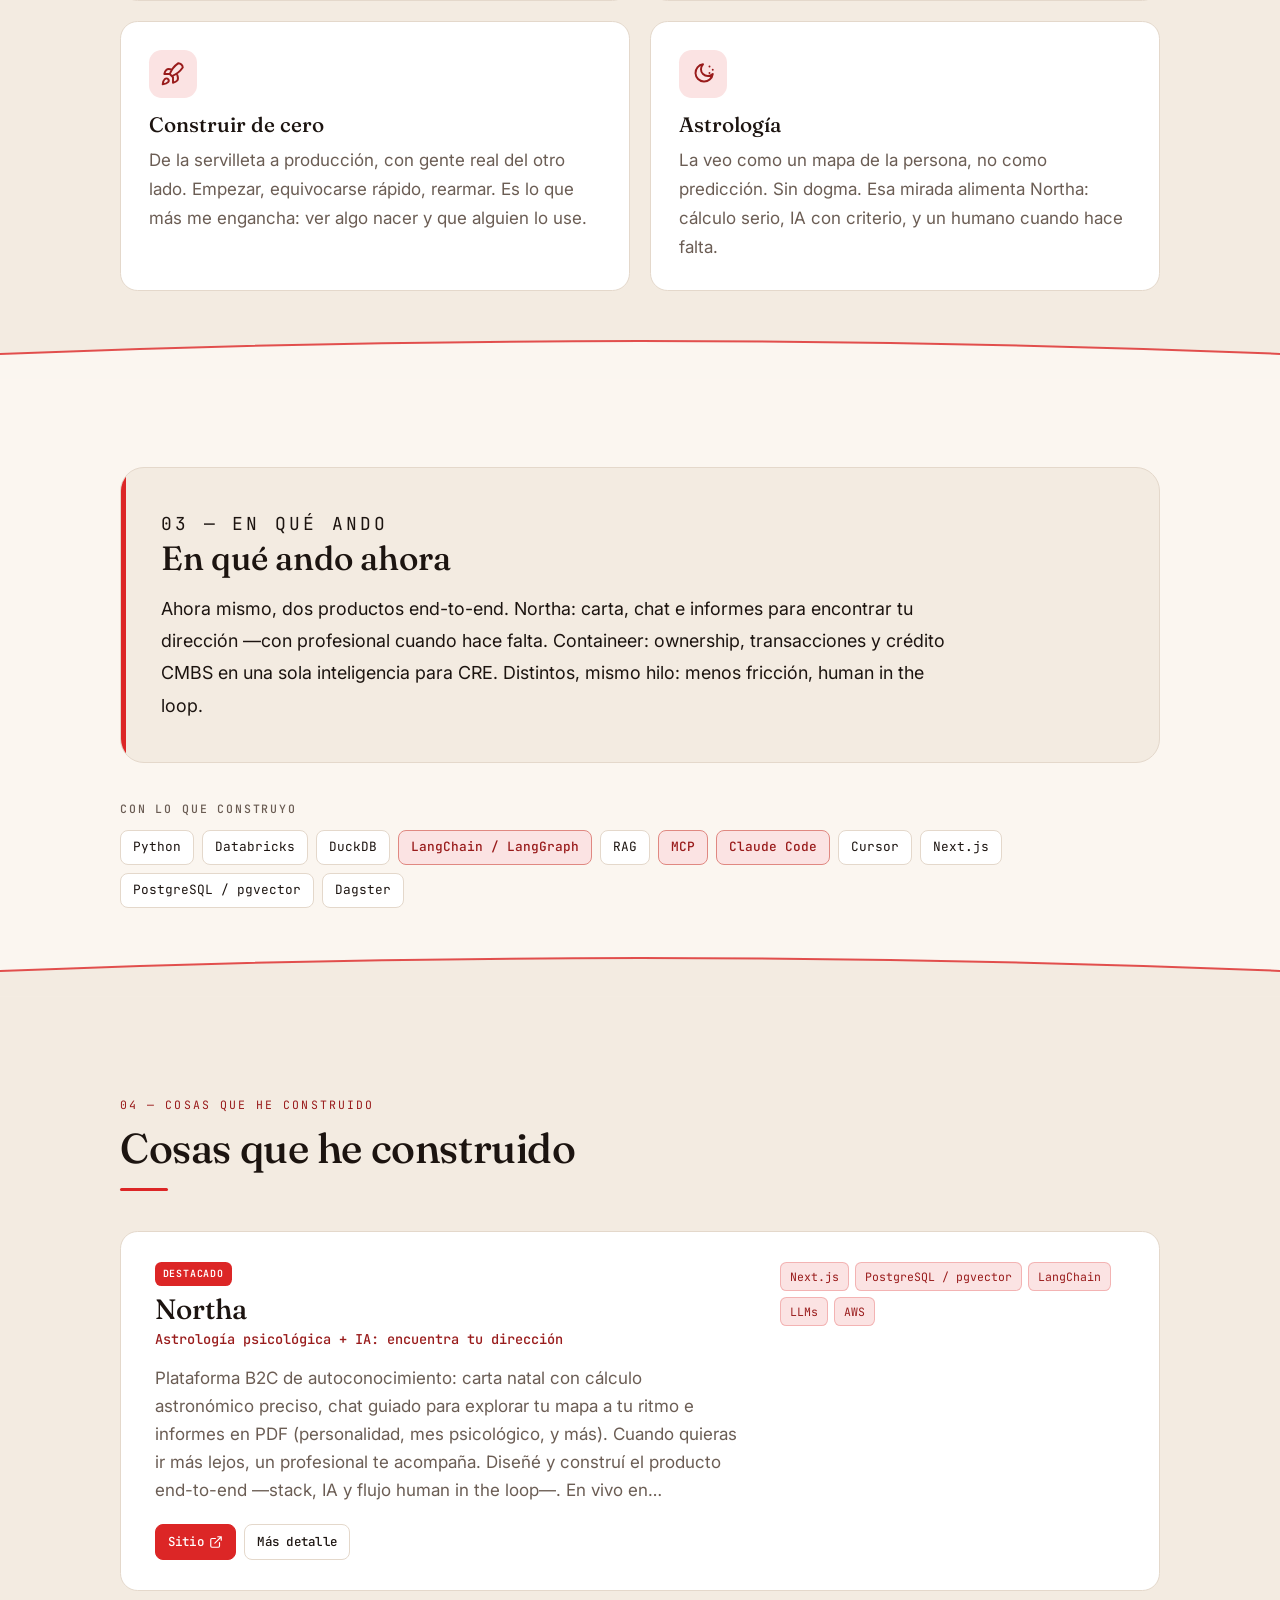
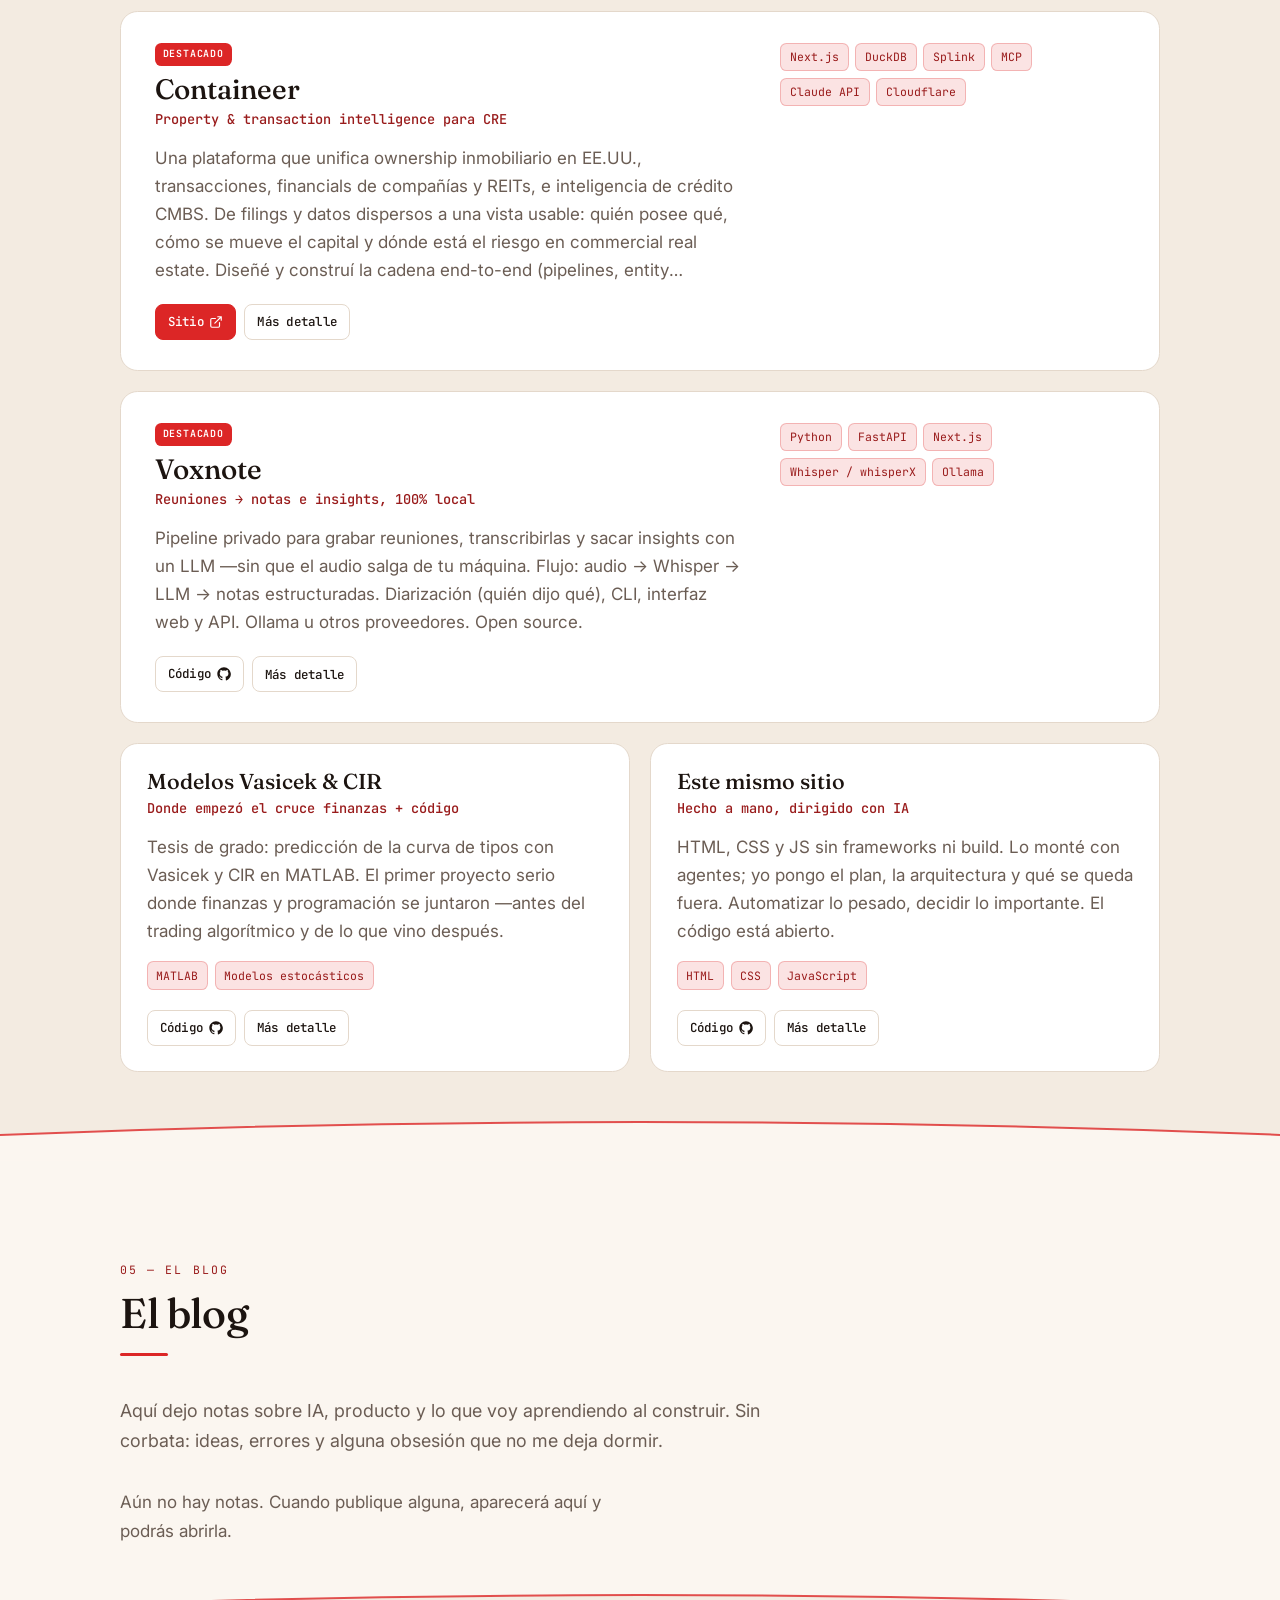
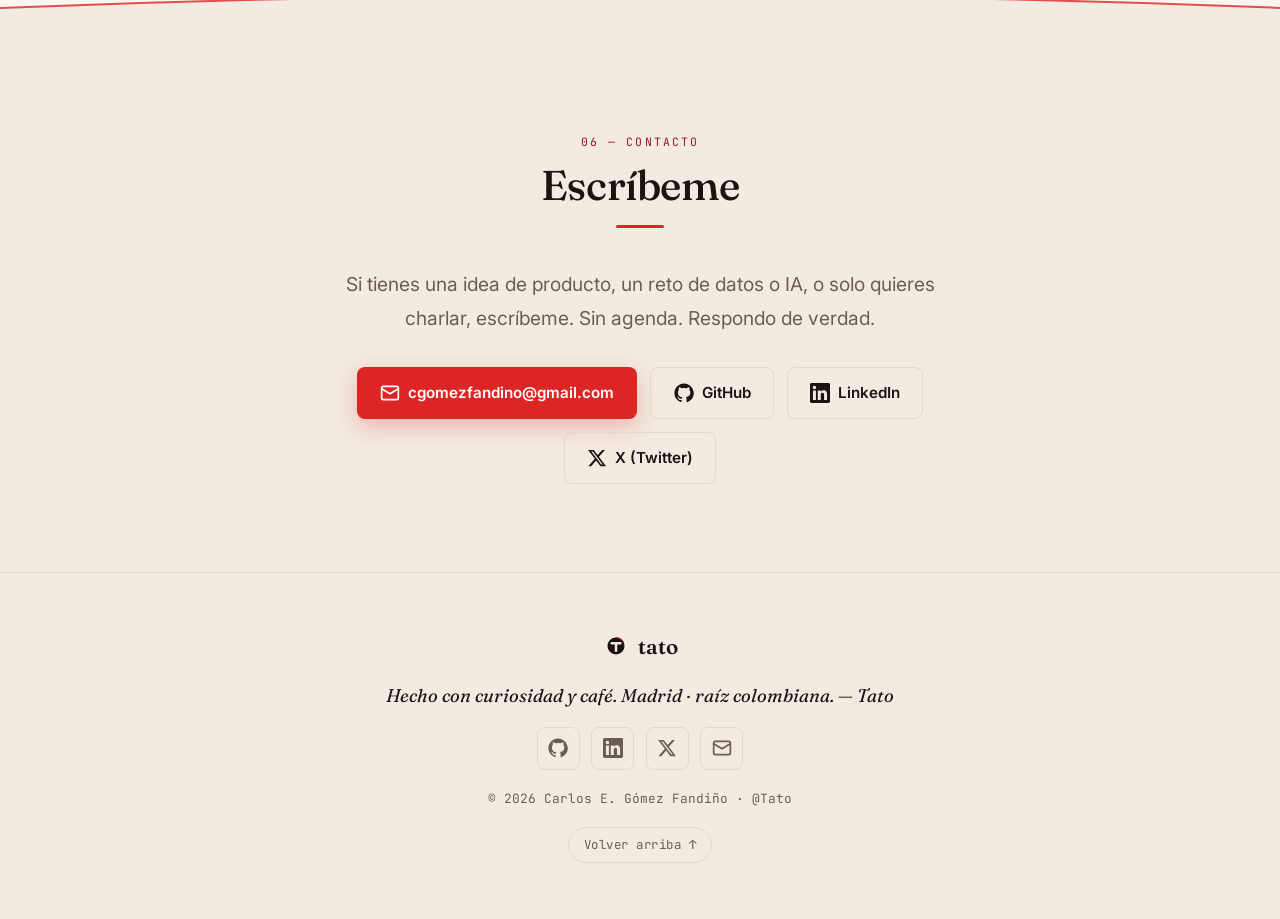
==== commit dc3c57a7: "release: carta de presentación — copy, Northa, blog en landing Reescribe la historia y el tono del s" ====
--- a/index.html
+++ b/index.html
@@ -3,14 +3,14 @@
 <head>
   <meta charset="UTF-8" />
   <meta name="viewport" content="width=device-width, initial-scale=1.0" />
-  <title>Tato — Carlos E. Gómez Fandiño · Data, IA, música y cosmos</title>
-  <meta name="description" content="Soy Carlos, pero todos me dicen Tato. Ingeniero financiero enamorado de los datos y la IA, founder, guitarrista y curioso del cosmos. Conóceme." />
+  <title>Tato — Carlos E. Gómez Fandiño · Data, IA y cosmos</title>
+  <meta name="description" content="Carlos «Tato» Gómez Fandiño — arquitecto de IA y datos. Productos end-to-end (Northa, Containeer): automatizar con el humano en el centro. Capital Markets · Madrid." />
   <meta name="author" content="Carlos E. Gómez Fandiño" />
   <link rel="canonical" href="https://cgomezfandino.github.io/" />
 
   <meta property="og:type" content="website" />
   <meta property="og:title" content="Tato — Carlos E. Gómez Fandiño" />
-  <meta property="og:description" content="Data, IA, música y cosmos. Founder y eterno aprendiz. Conóceme." />
+  <meta property="og:description" content="AI & data · Northa · Containeer · cosmos." />
   <meta property="og:url" content="https://cgomezfandino.github.io/" />
   <meta property="og:image" content="https://cgomezfandino.github.io/assets/img/og-image.svg" />
   <meta name="twitter:card" content="summary_large_image" />
@@ -28,13 +28,13 @@
     "@type": "Person",
     "name": "Carlos Eduardo Gómez Fandiño",
     "alternateName": "Tato",
-    "jobTitle": "Data & AI · Founder",
+    "jobTitle": "AI & Data Architect",
     "url": "https://cgomezfandino.github.io/",
     "email": "mailto:cgomezfandino@gmail.com",
     "address": { "@type": "PostalAddress", "addressLocality": "Madrid", "addressCountry": "ES" },
     "nationality": "Colombian",
-    "sameAs": ["https://github.com/cgomezfandino", "https://www.linkedin.com/in/carlosgomezfandino/"],
-    "knowsAbout": ["AI", "Data Engineering", "Entrepreneurship", "Music", "Astrology"]
+    "sameAs": ["https://github.com/cgomezfandino", "https://www.linkedin.com/in/carlosgomezfandino/", "https://x.com/cgomezfandino"],
+    "knowsAbout": ["AI", "Data Engineering", "Machine Learning", "Music", "Astrology"]
   }
   </script>
 </head>
@@ -57,7 +57,7 @@
         <li><a href="#story" class="nav-link" data-i18n="nav.story">Historia</a></li>
         <li><a href="#passions" class="nav-link" data-i18n="nav.passions">Pasiones</a></li>
         <li><a href="#projects" class="nav-link" data-i18n="nav.projects">Proyectos</a></li>
-        <li><a href="blog.html" class="nav-link" data-i18n="nav.blog">Blog</a></li>
+        <li><a href="#blog" class="nav-link" data-i18n="nav.blog">Blog</a></li>
         <li><a href="#contact" class="nav-link" data-i18n="nav.contact">Contacto</a></li>
       </ul>
       <div class="nav-tools">
@@ -79,7 +79,7 @@
         <li><a href="#story" data-i18n="nav.story">Historia</a></li>
         <li><a href="#passions" data-i18n="nav.passions">Pasiones</a></li>
         <li><a href="#projects" data-i18n="nav.projects">Proyectos</a></li>
-        <li><a href="blog.html" data-i18n="nav.blog">Blog</a></li>
+        <li><a href="#blog" data-i18n="nav.blog">Blog</a></li>
         <li><a href="#contact" data-i18n="nav.contact">Contacto</a></li>
       </ul>
     </div>
@@ -167,7 +167,7 @@
       </div>
     </section>
 
-    <!-- ===================== BLOG (preview) ===================== -->
+    <!-- ===================== BLOG (en el landing; cada nota abre post.html) ===================== -->
     <section id="blog" class="section">
       <div class="sep-arc" aria-hidden="true"><svg viewBox="0 0 1200 60" preserveAspectRatio="none"><path class="sep-fill" d="M0,60 L0,30 Q600,0 1200,30 L1200,60 Z"/><path class="sep-line" d="M0,30 Q600,0 1200,30"/></svg></div>
       <div class="wrap">
@@ -177,10 +177,9 @@
           <div class="section-rule"></div>
         </div>
         <p id="blog-lead" class="blog-lead reveal"></p>
-        <div id="home-posts" class="post-list reveal"></div>
-        <div class="reveal" style="margin-top:2rem">
-          <a href="blog.html" class="btn btn-ghost" id="blog-more"></a>
-        </div>
+        <div id="home-blog-filters" class="blog-filters home-blog-filters reveal" role="group" hidden></div>
+        <p id="home-blog-count" class="blog-count reveal" hidden></p>
+        <div id="home-posts" class="post-list reveal" aria-live="polite"></div>
       </div>
     </section>
 
--- a/css/styles.css
+++ b/css/styles.css
@@ -230,27 +230,85 @@
 .toolbox h4 { font-family: var(--font-mono); font-size: 0.72rem; letter-spacing: 0.16em; text-transform: uppercase; color: var(--muted); margin-bottom: 0.9rem; }
 .chips { display: flex; flex-wrap: wrap; gap: 0.5rem; }
 .chip-tag { font-family: var(--font-mono); font-size: 0.8rem; padding: 0.35rem 0.75rem; border-radius: 0.5rem; background: var(--surface); border: 1px solid var(--border); color: var(--ink); }
+.chip-tag.is-highlight {
+  border-color: color-mix(in srgb, var(--accent) 45%, var(--border));
+  background: var(--accent-soft);
+  color: var(--accent-strong);
+  font-weight: 500;
+}
+.dark .chip-tag.is-highlight { color: var(--accent); }
 
 /* ---- Proyectos ---- */
 .projects-grid { display: grid; gap: 1.25rem; grid-template-columns: 1fr; }
 @media (min-width: 720px) { .projects-grid { grid-template-columns: 1fr 1fr; } }
-.project-card { position: relative; background: var(--surface); border: 1px solid var(--border); border-radius: 1.1rem; padding: 1.6rem; cursor: pointer; transition: transform 0.25s, box-shadow 0.25s, border-color 0.25s; }
+.project-card { position: relative; background: var(--surface); border: 1px solid var(--border); border-radius: 1.1rem; padding: 1.6rem; cursor: pointer; transition: transform 0.25s, box-shadow 0.25s, border-color 0.25s; display: flex; flex-direction: column; }
 .project-card:hover { transform: translateY(-4px); border-color: var(--accent); box-shadow: 0 16px 36px color-mix(in srgb, var(--accent) 12%, transparent); }
 .project-card h3 { font-size: 1.35rem; margin-bottom: 0.2rem; }
 .project-sub { color: var(--accent-strong); font-size: 0.85rem; font-weight: 500; margin: 0 0 0.8rem; font-family: var(--font-mono); }
 .dark .project-sub { color: var(--accent); }
-.project-desc { color: var(--muted); margin: 0 0 1rem; line-height: 1.65; }
-.project-stack { display: flex; flex-wrap: wrap; gap: 0.4rem; }
+.project-desc {
+  color: var(--muted);
+  margin: 0 0 1rem;
+  line-height: 1.65;
+  display: -webkit-box;
+  -webkit-box-orient: vertical;
+  -webkit-line-clamp: 4;
+  line-clamp: 4;
+  overflow: hidden;
+}
+.project-stack { display: flex; flex-wrap: wrap; gap: 0.4rem; margin-bottom: 1rem; }
+.project-actions {
+  display: flex;
+  flex-wrap: wrap;
+  gap: 0.5rem;
+  margin-top: auto;
+  padding-top: 0.25rem;
+}
+.project-action {
+  display: inline-flex;
+  align-items: center;
+  gap: 0.35rem;
+  font-family: var(--font-mono);
+  font-size: 0.78rem;
+  font-weight: 500;
+  letter-spacing: 0.02em;
+  padding: 0.4rem 0.75rem;
+  border-radius: var(--radius-sm);
+  border: 1px solid var(--border);
+  background: transparent;
+  color: var(--ink);
+  text-decoration: none;
+  cursor: pointer;
+  transition: border-color 0.2s, color 0.2s, background 0.2s;
+}
+.project-action svg { width: 14px; height: 14px; flex-shrink: 0; }
+.project-action--demo {
+  background: var(--accent);
+  color: var(--on-accent);
+  border-color: var(--accent);
+}
+.project-action--demo:hover { background: var(--accent-strong); border-color: var(--accent-strong); color: var(--on-accent); }
+.dark .project-action--demo:hover { background: var(--accent); filter: brightness(1.08); }
+.project-action--repo:hover,
+.project-action--more:hover {
+  border-color: var(--accent);
+  color: var(--accent-strong);
+}
+.dark .project-action--repo:hover,
+.dark .project-action--more:hover { color: var(--accent); }
 .featured-tag { position: absolute; top: 1.1rem; right: 1.1rem; font-family: var(--font-mono); font-size: 0.62rem; font-weight: 600; letter-spacing: 0.08em; text-transform: uppercase; padding: 0.2rem 0.5rem; border-radius: 0.4rem; background: var(--accent); color: var(--on-accent); }
-.project-link-hint { position: absolute; bottom: 1.1rem; right: 1.2rem; color: var(--muted); opacity: 0; transition: opacity 0.2s, transform 0.2s; }
-.project-card:hover .project-link-hint { opacity: 1; transform: translateX(2px); color: var(--accent-strong); }
 /* Destacado: ocupa todo el ancho como un titular editorial (evita la huérfana del grid impar) */
 .project-card.is-featured { grid-column: 1 / -1; }
 @media (min-width: 720px) {
   .project-card.is-featured {
     display: grid;
     grid-template-columns: 1.7fr 1fr;
-    grid-template-areas: "tag stack" "title stack" "sub stack" "desc stack";
+    grid-template-areas:
+      "tag stack"
+      "title stack"
+      "sub stack"
+      "desc stack"
+      "actions stack";
     column-gap: 2.4rem;
     align-items: start;
     padding: 1.9rem 2.1rem;
@@ -258,21 +316,35 @@
   .project-card.is-featured .featured-tag { position: static; grid-area: tag; justify-self: start; margin-bottom: 0.5rem; }
   .project-card.is-featured h3 { grid-area: title; font-size: 1.75rem; }
   .project-card.is-featured .project-sub { grid-area: sub; }
-  .project-card.is-featured .project-desc { grid-area: desc; margin: 0; max-width: 60ch; }
-  .project-card.is-featured .project-stack { grid-area: stack; align-content: start; }
-}
-
-/* ---- Blog (home preview) ---- */
-.blog-lead { max-width: var(--prose); color: var(--muted); font-size: 1.12rem; margin-bottom: 2rem; }
+  .project-card.is-featured .project-desc {
+    grid-area: desc;
+    margin: 0 0 1rem;
+    max-width: 60ch;
+    -webkit-line-clamp: 5;
+    line-clamp: 5;
+  }
+  .project-card.is-featured .project-stack { grid-area: stack; align-content: start; margin-bottom: 0; }
+  .project-card.is-featured .project-actions { grid-area: actions; margin-top: 0; }
+}
+
+/* ---- Blog (sección del landing) ---- */
+.blog-lead { max-width: var(--prose); color: var(--muted); font-size: 1.12rem; margin-bottom: 1.25rem; }
+.home-blog-filters { display: flex; flex-wrap: wrap; gap: 0.5rem; margin-bottom: 0.75rem; }
+.blog-count { font-family: var(--font-mono); font-size: 0.8rem; color: var(--muted); margin: 0 0 1rem; }
+.blog-empty-msg { color: var(--muted); margin: 0; line-height: 1.65; max-width: 36rem; }
 .post-list { display: grid; gap: 1.1rem; grid-template-columns: 1fr; }
 @media (min-width: 720px) { .post-list { grid-template-columns: 1fr 1fr; } }
 .post-card { display: block; position: relative; background: var(--surface); border: 1px solid var(--border); border-radius: 1.1rem; padding: 1.5rem 1.6rem; text-decoration: none; color: inherit; transition: transform 0.25s, box-shadow 0.25s, border-color 0.25s; }
 .post-card:hover { transform: translateY(-3px); border-color: var(--accent); box-shadow: 0 14px 32px color-mix(in srgb, var(--accent) 12%, transparent); }
+.post-card--feature { grid-column: 1 / -1; padding: 1.75rem 1.9rem; }
+.post-card--feature .post-card-title { font-size: clamp(1.4rem, 2.2vw, 1.7rem); }
+.post-card--feature .post-card-excerpt { -webkit-line-clamp: 3; line-clamp: 3; }
 .post-meta { display: flex; gap: 0.6rem; font-size: 0.85rem; color: var(--muted); font-family: var(--font-mono); margin-bottom: 0.6rem; }
 .post-card-title { font-family: var(--font-serif); font-size: 1.3rem; font-weight: 500; line-height: 1.25; }
 .post-card:hover .post-card-title { color: var(--accent-strong); }
 .dark .post-card:hover .post-card-title { color: var(--accent); }
 .post-card-excerpt { margin: 0.5rem 0 0; color: var(--muted); line-height: 1.6; font-size: .95rem; display: -webkit-box; -webkit-line-clamp: 2; -webkit-box-orient: vertical; overflow: hidden; }
+.post-card-tags { margin-top: 0.75rem; display: flex; flex-wrap: wrap; gap: 0.35rem; }
 .post-card-go { position: absolute; right: 1.5rem; bottom: 1.25rem; font-family: var(--font-mono); color: var(--accent-strong); opacity: 0; transform: translateX(-4px); transition: opacity 0.25s, transform 0.25s; }
 .dark .post-card-go { color: var(--accent); }
 .post-card:hover .post-card-go { opacity: 1; transform: none; }
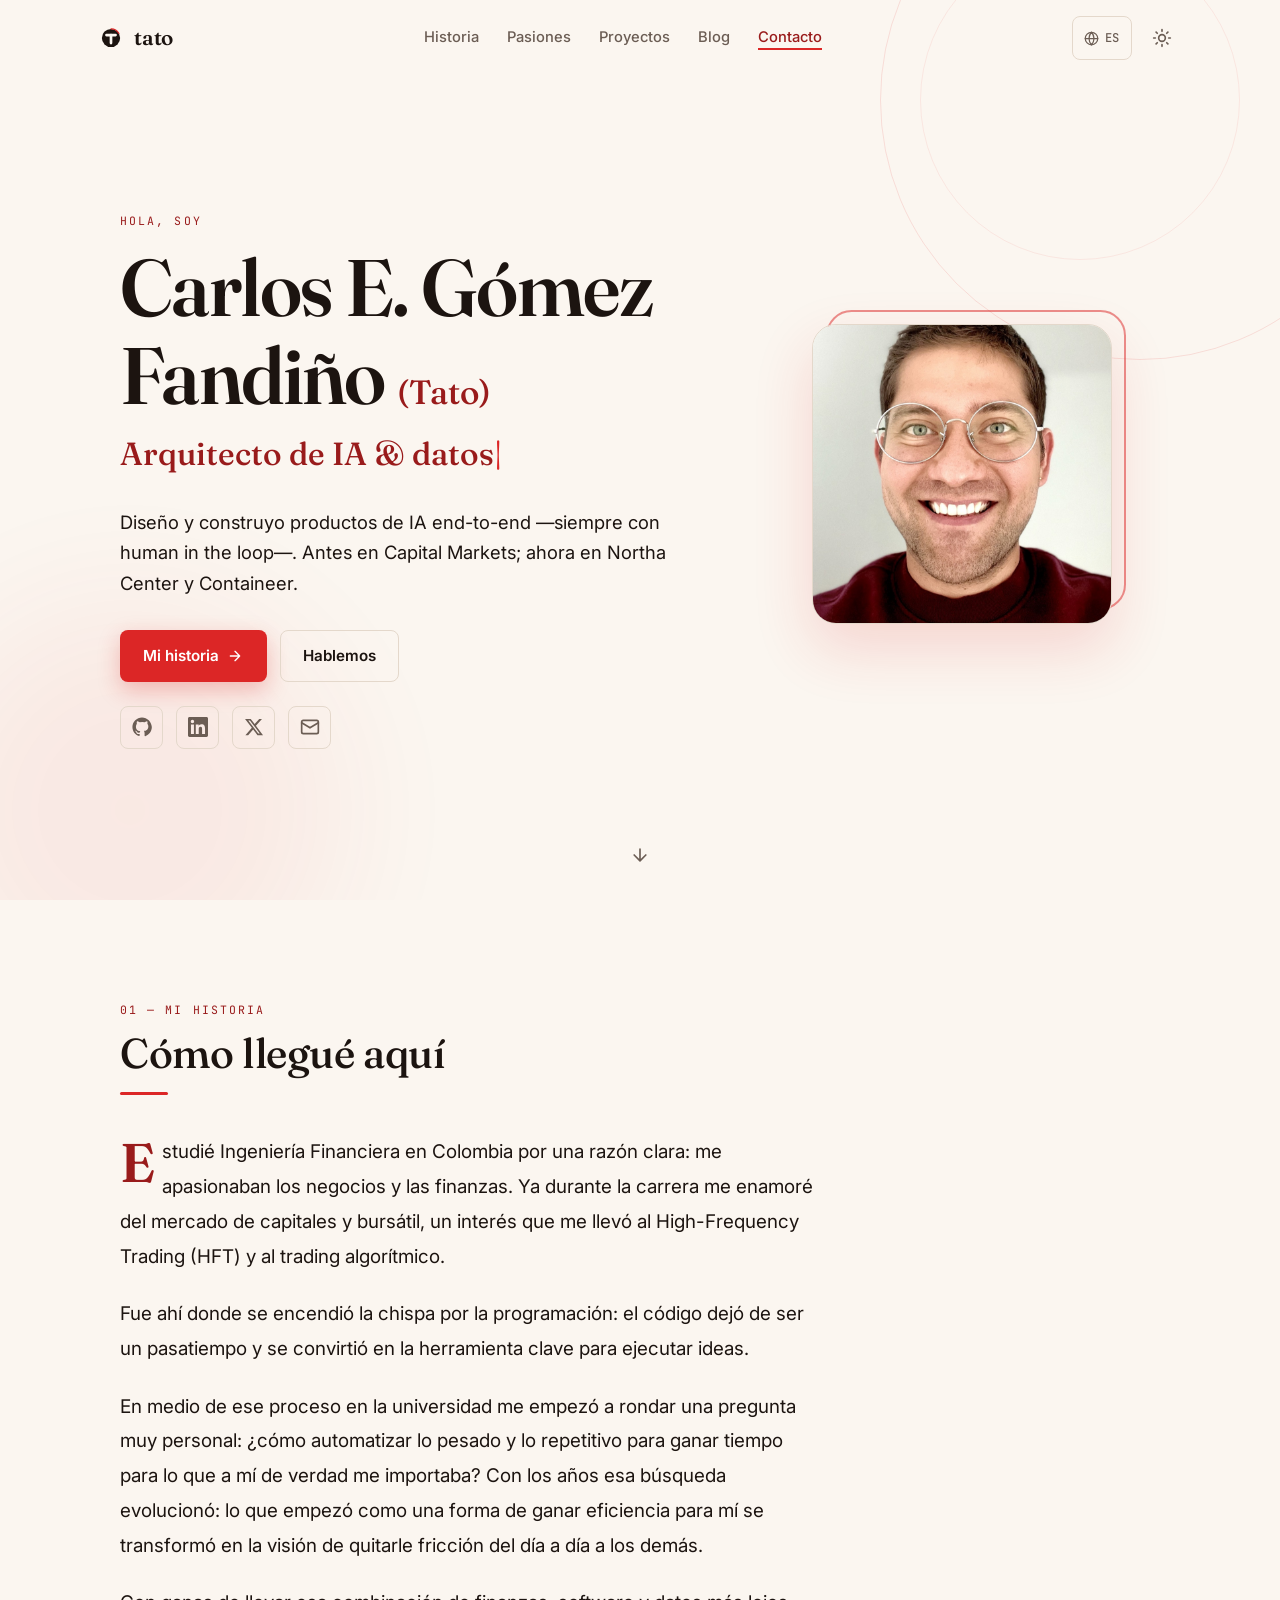
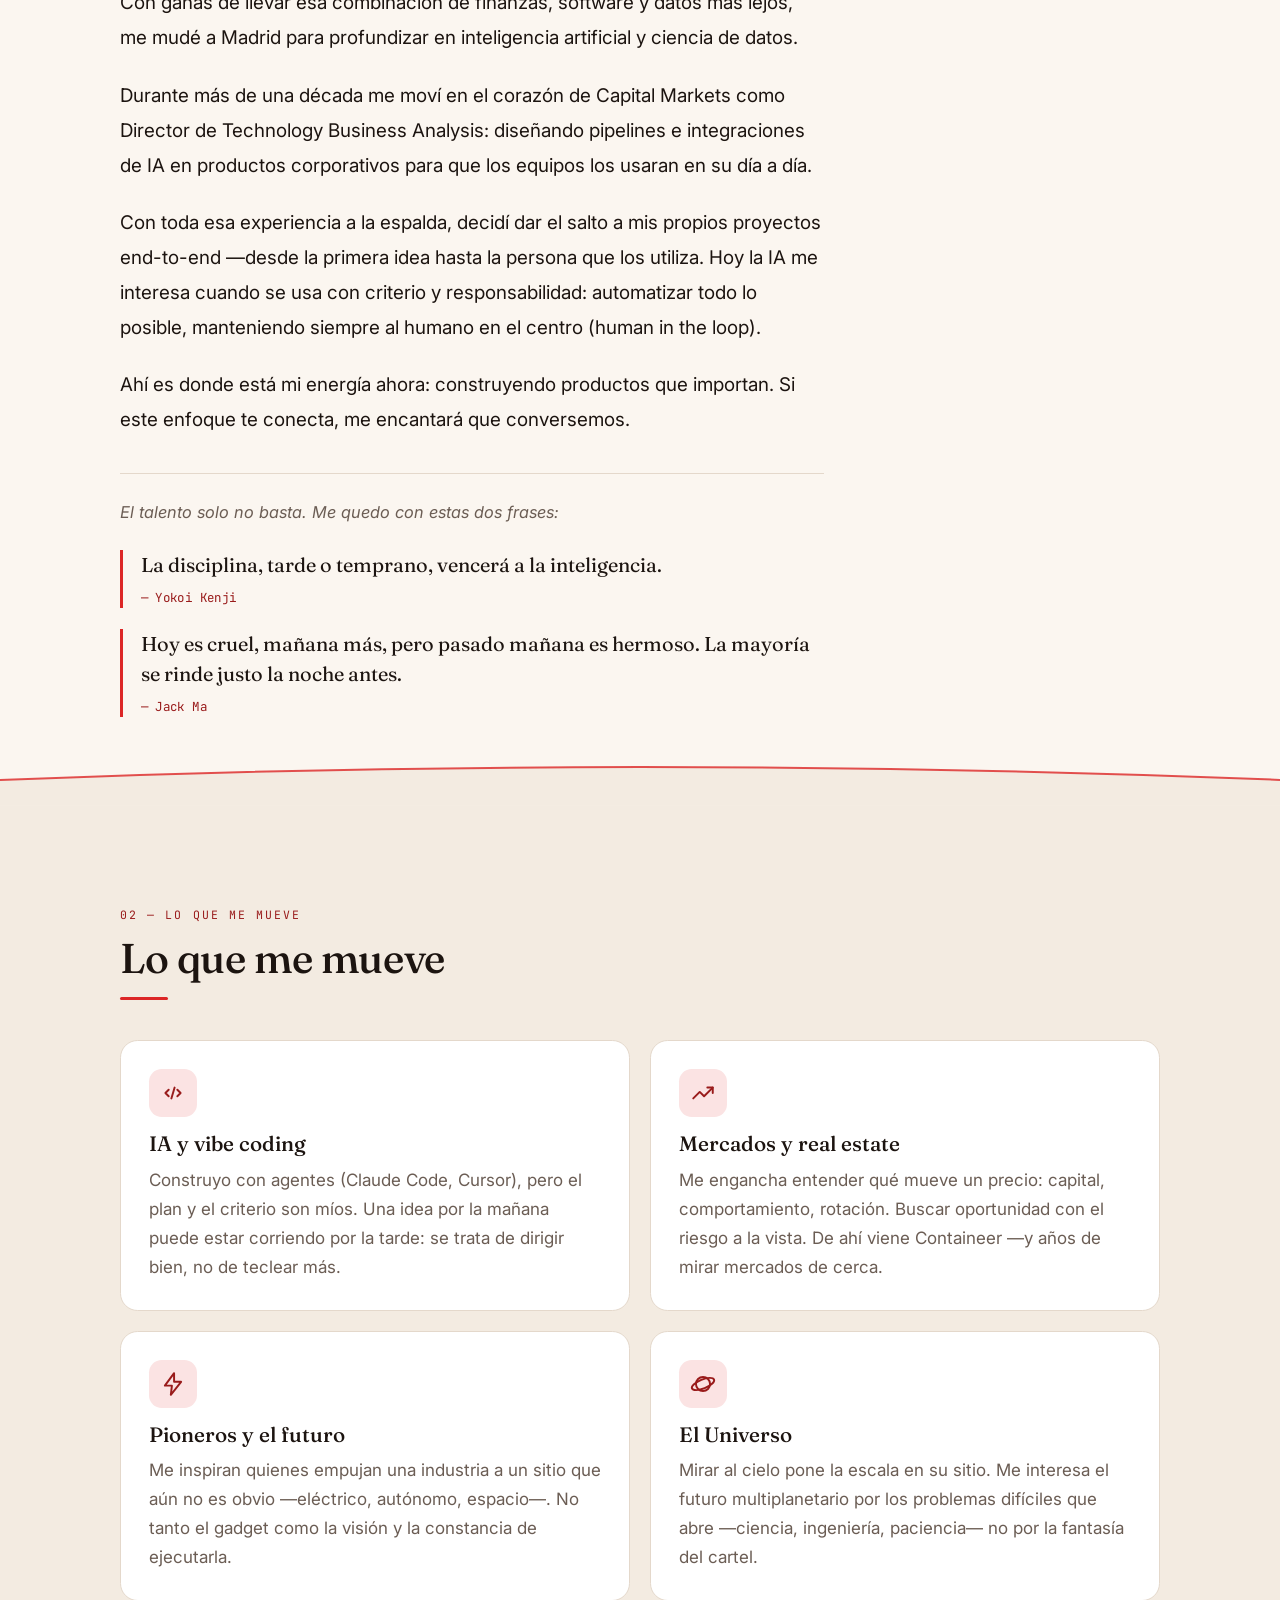
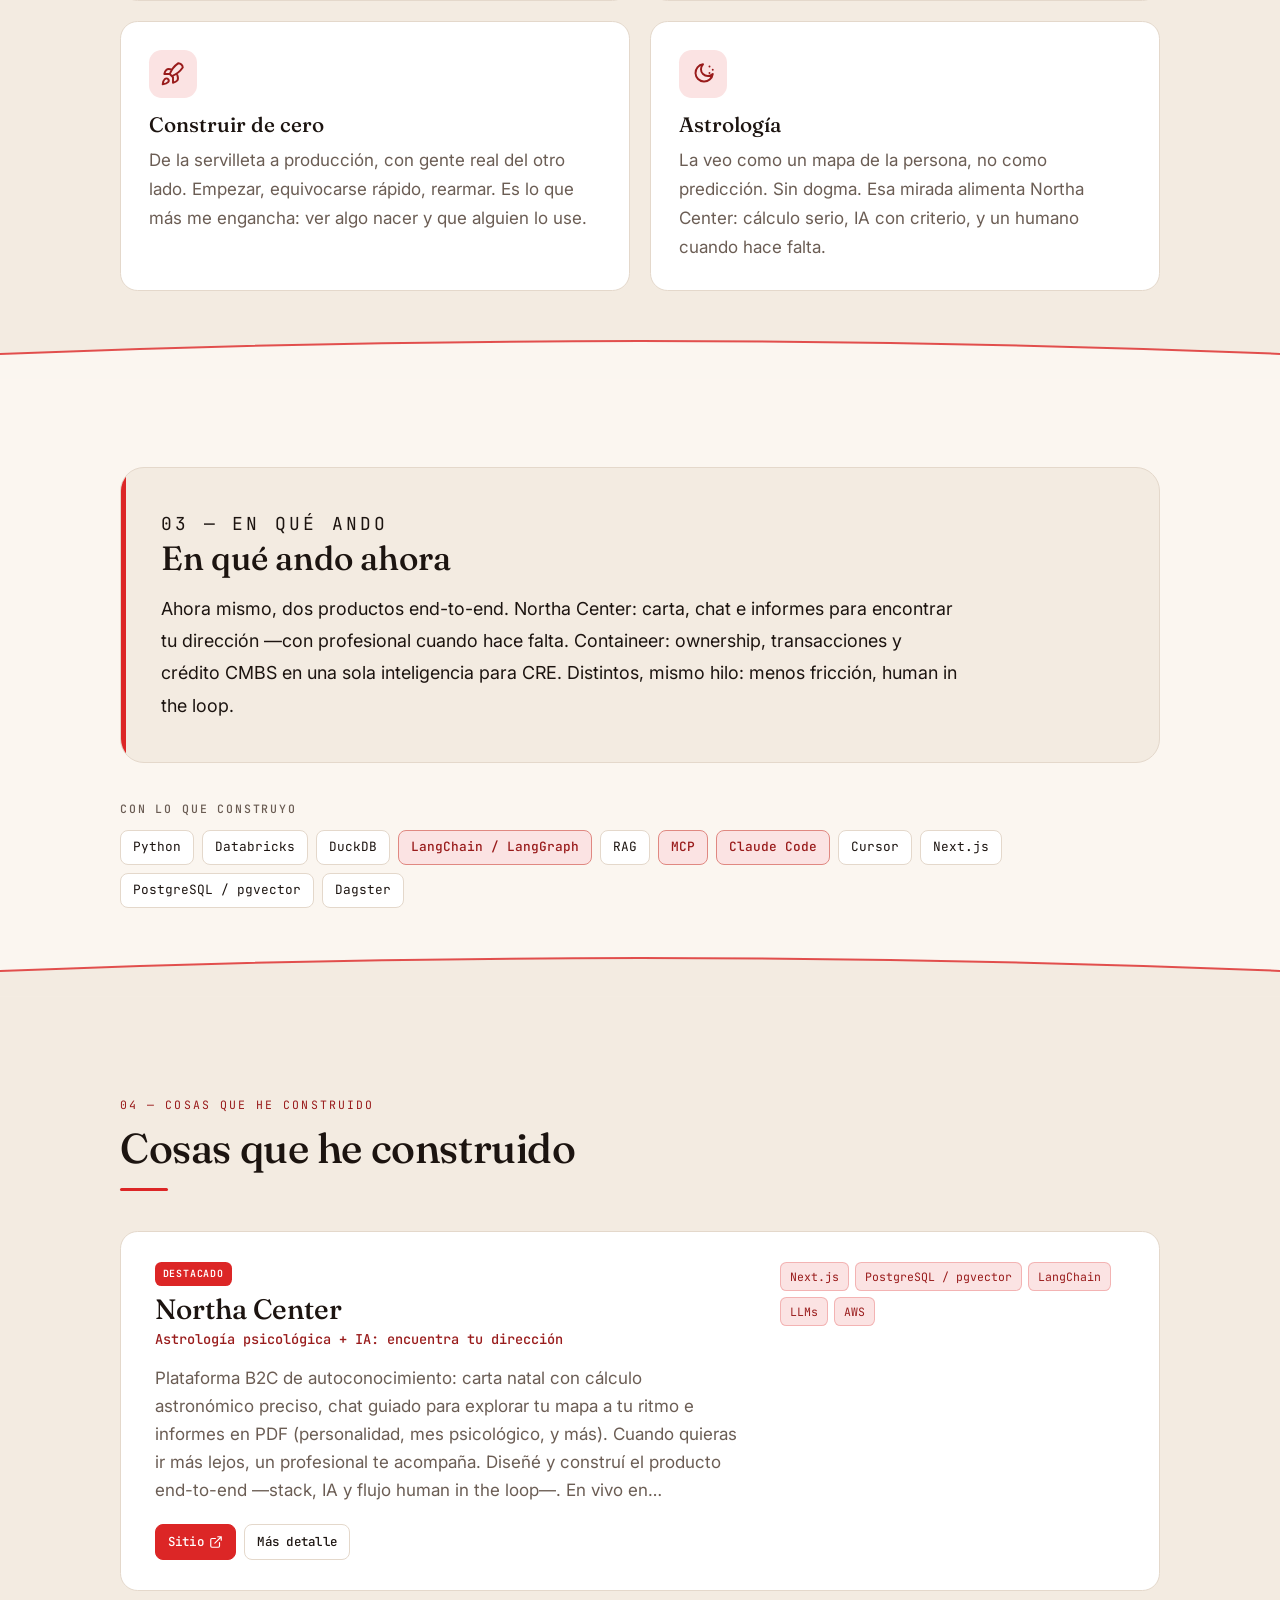
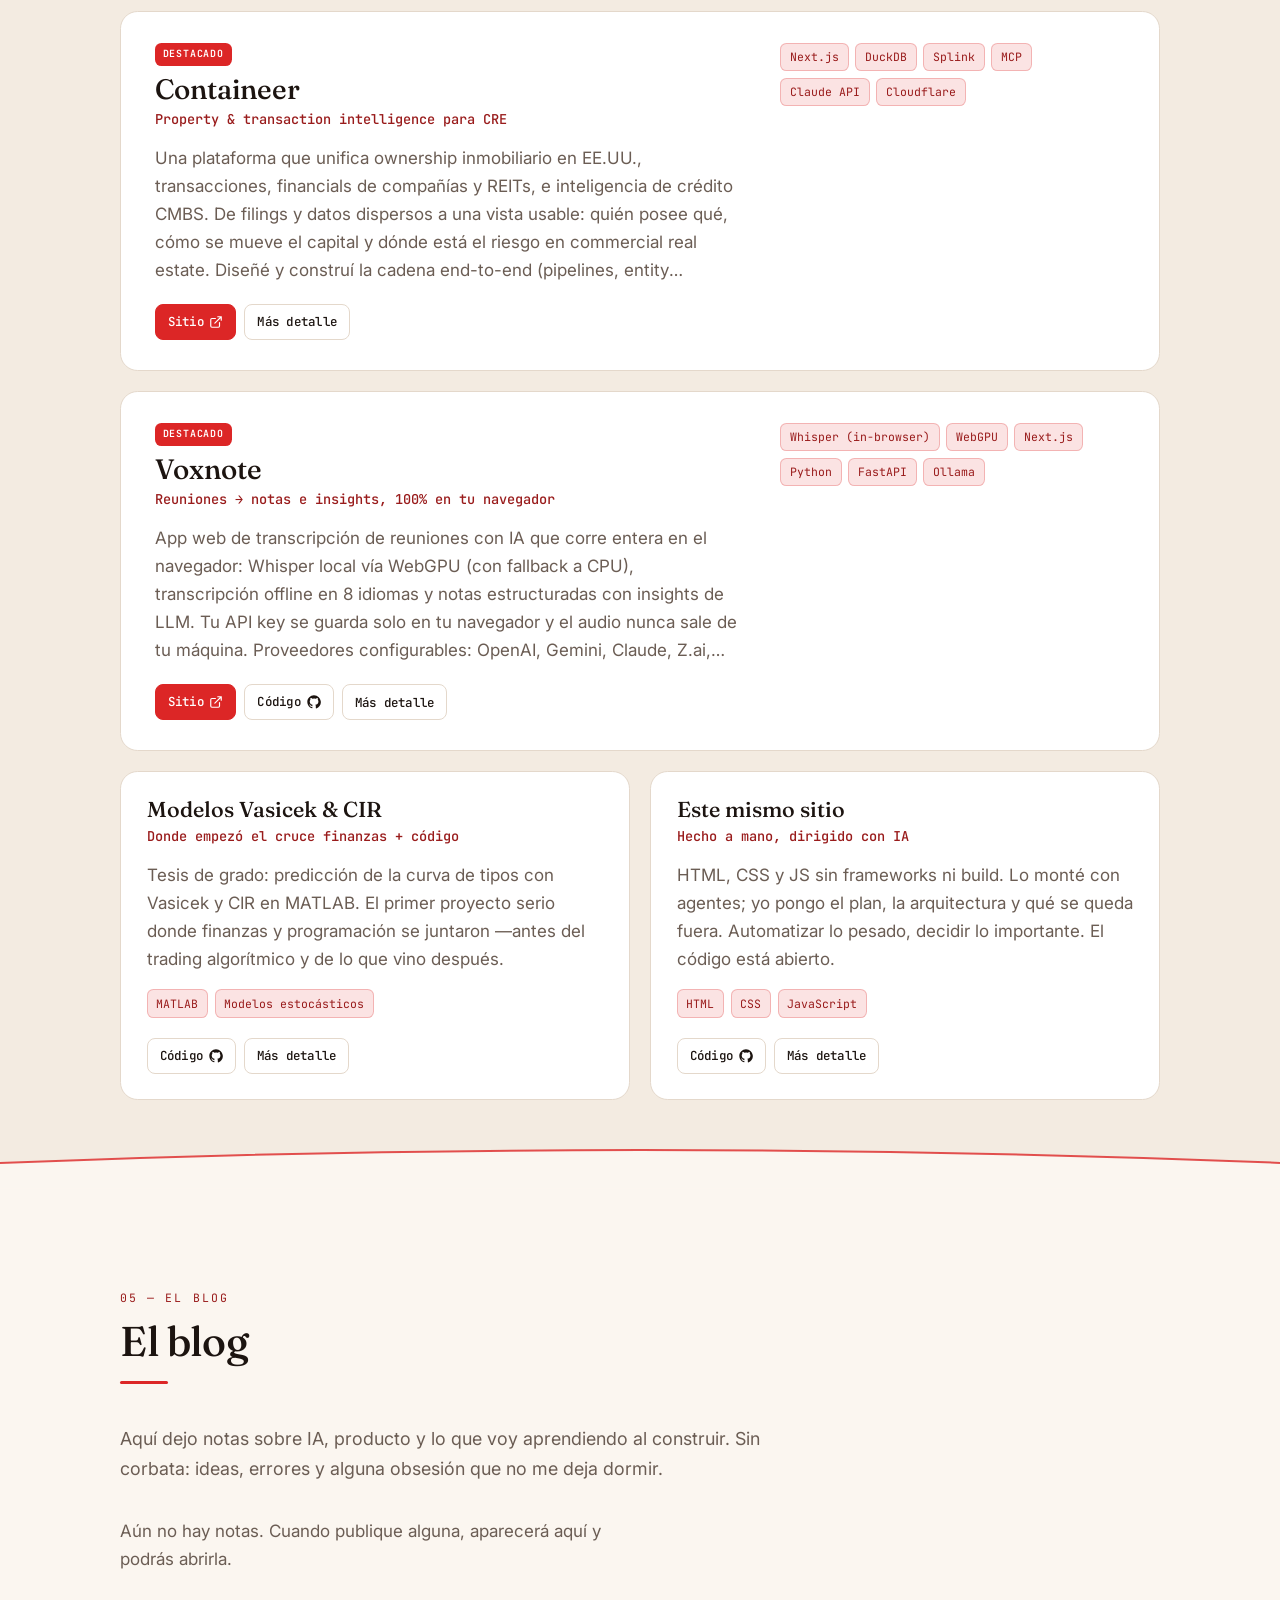
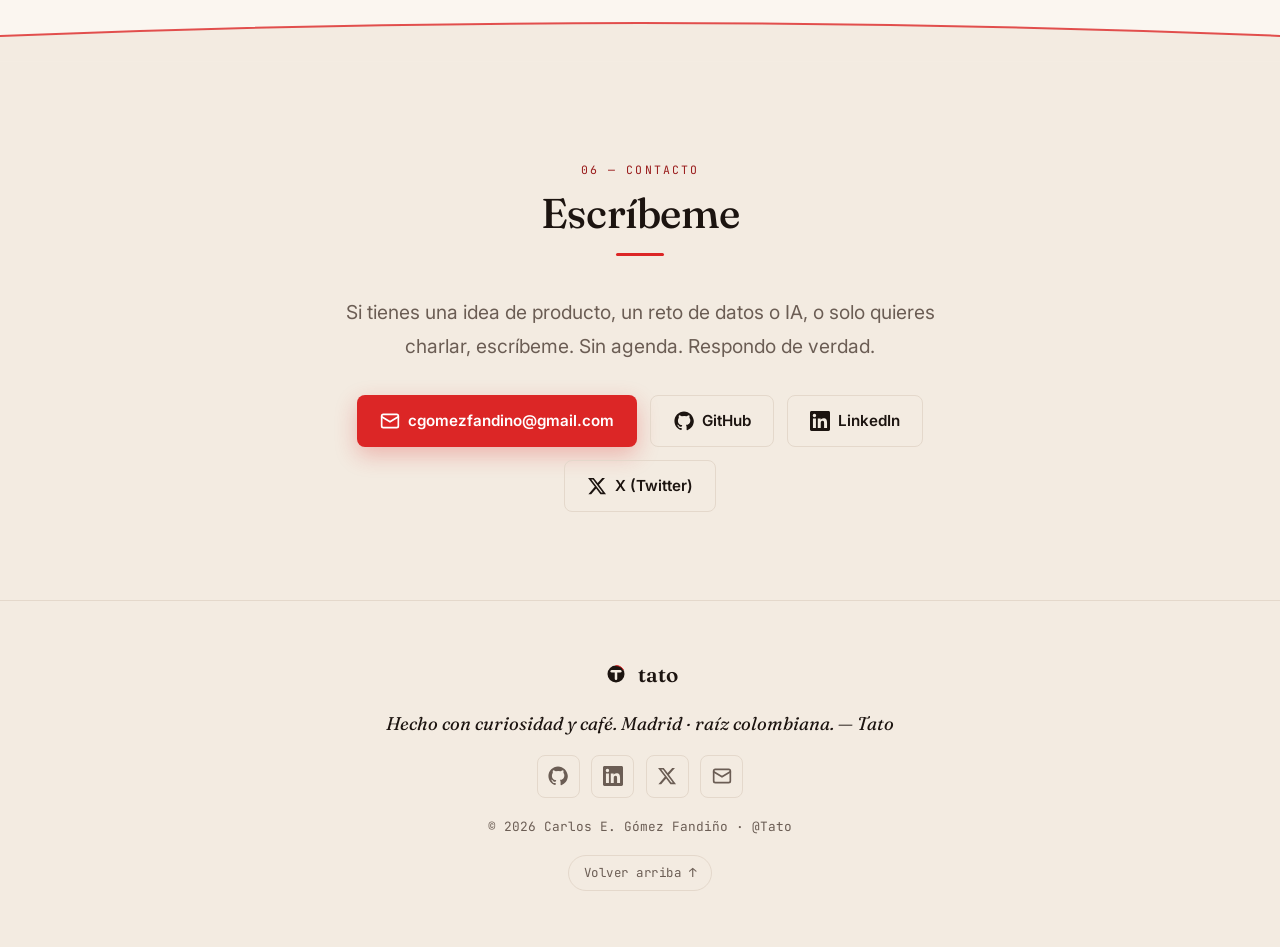
==== commit b3300849: "release: renombrar marca a Northa Center y añadir Voxnote a metadatos SEO" ====
--- a/index.html
+++ b/index.html
@@ -4,13 +4,13 @@
   <meta charset="UTF-8" />
   <meta name="viewport" content="width=device-width, initial-scale=1.0" />
   <title>Tato — Carlos E. Gómez Fandiño · Data, IA y cosmos</title>
-  <meta name="description" content="Carlos «Tato» Gómez Fandiño — arquitecto de IA y datos. Productos end-to-end (Northa, Containeer): automatizar con el humano en el centro. Capital Markets · Madrid." />
+  <meta name="description" content="Carlos «Tato» Gómez Fandiño — arquitecto de IA y datos. Productos end-to-end (Northa Center, Containeer, Voxnote): automatizar con el humano en el centro. Capital Markets · Madrid." />
   <meta name="author" content="Carlos E. Gómez Fandiño" />
   <link rel="canonical" href="https://cgomezfandino.github.io/" />
 
   <meta property="og:type" content="website" />
   <meta property="og:title" content="Tato — Carlos E. Gómez Fandiño" />
-  <meta property="og:description" content="AI & data · Northa · Containeer · cosmos." />
+  <meta property="og:description" content="AI & data · Northa Center · Containeer · Voxnote · cosmos." />
   <meta property="og:url" content="https://cgomezfandino.github.io/" />
   <meta property="og:image" content="https://cgomezfandino.github.io/assets/img/og-image.svg" />
   <meta name="twitter:card" content="summary_large_image" />
